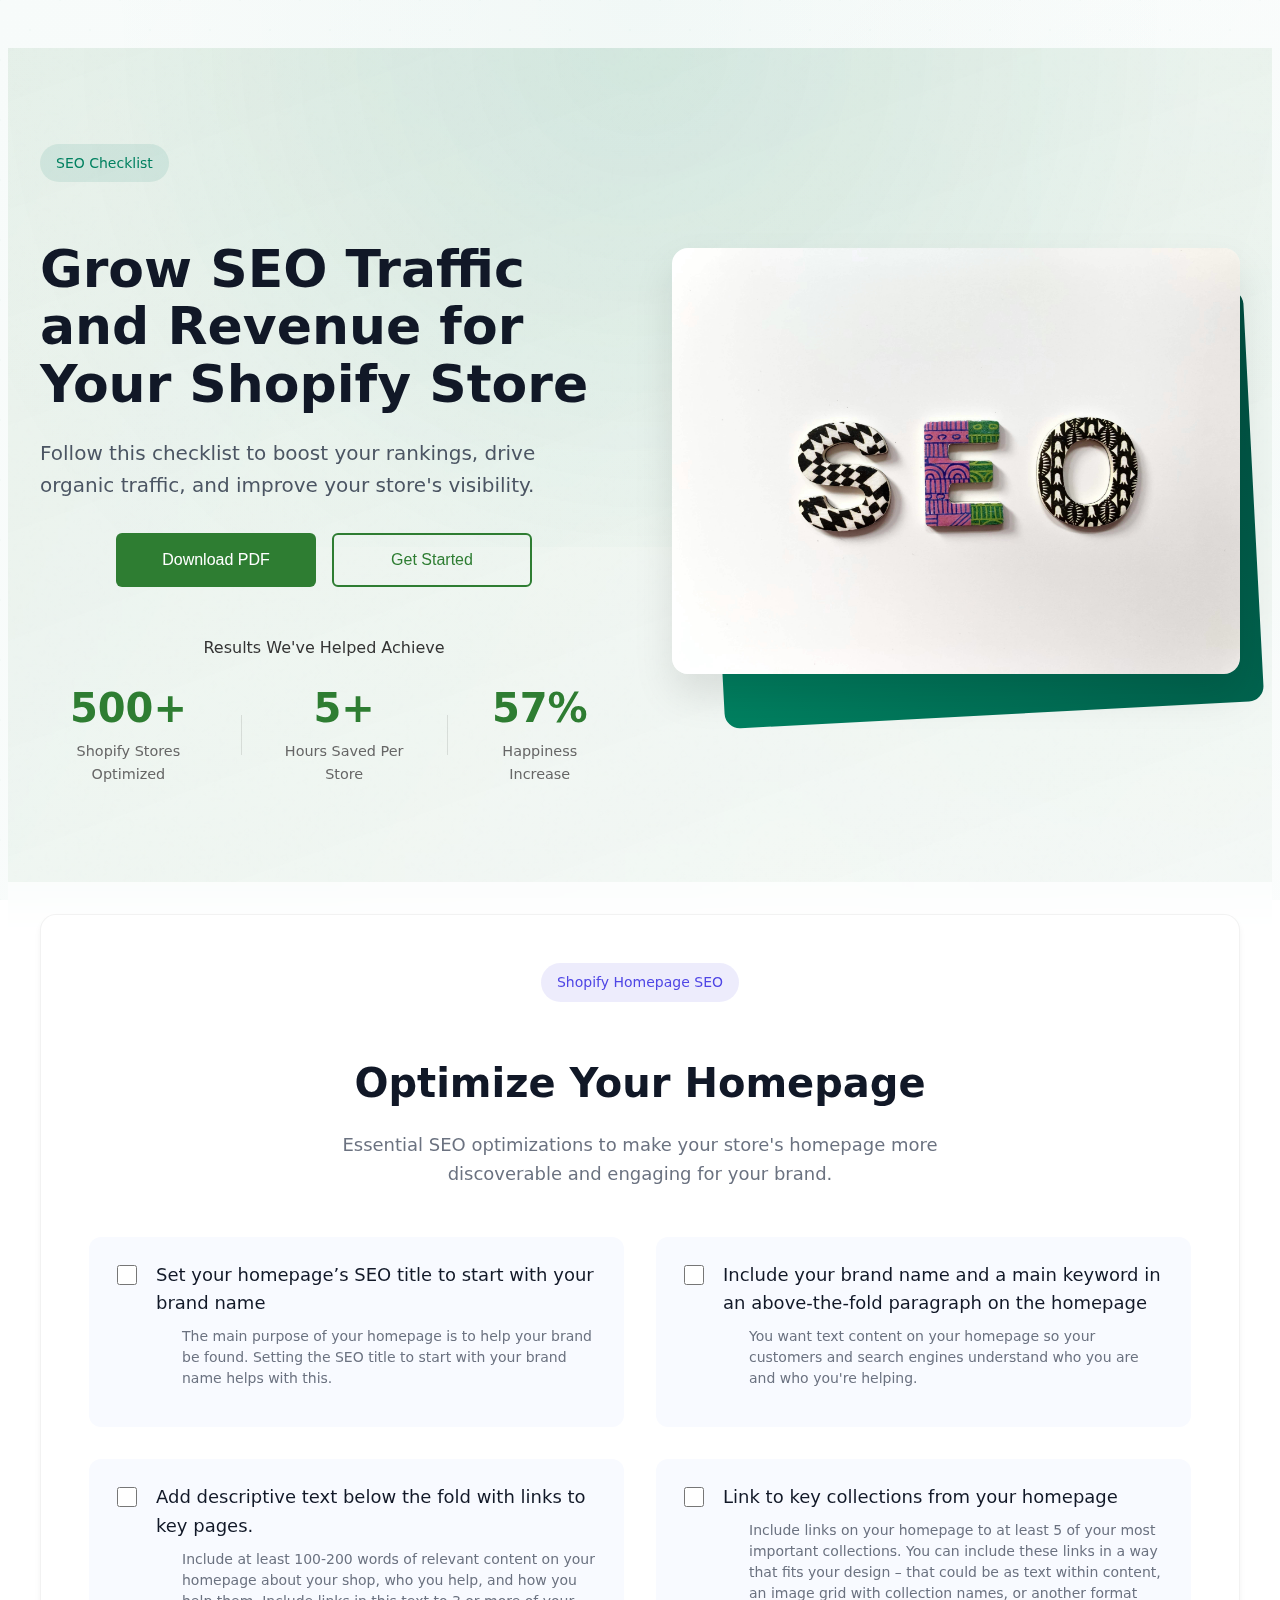
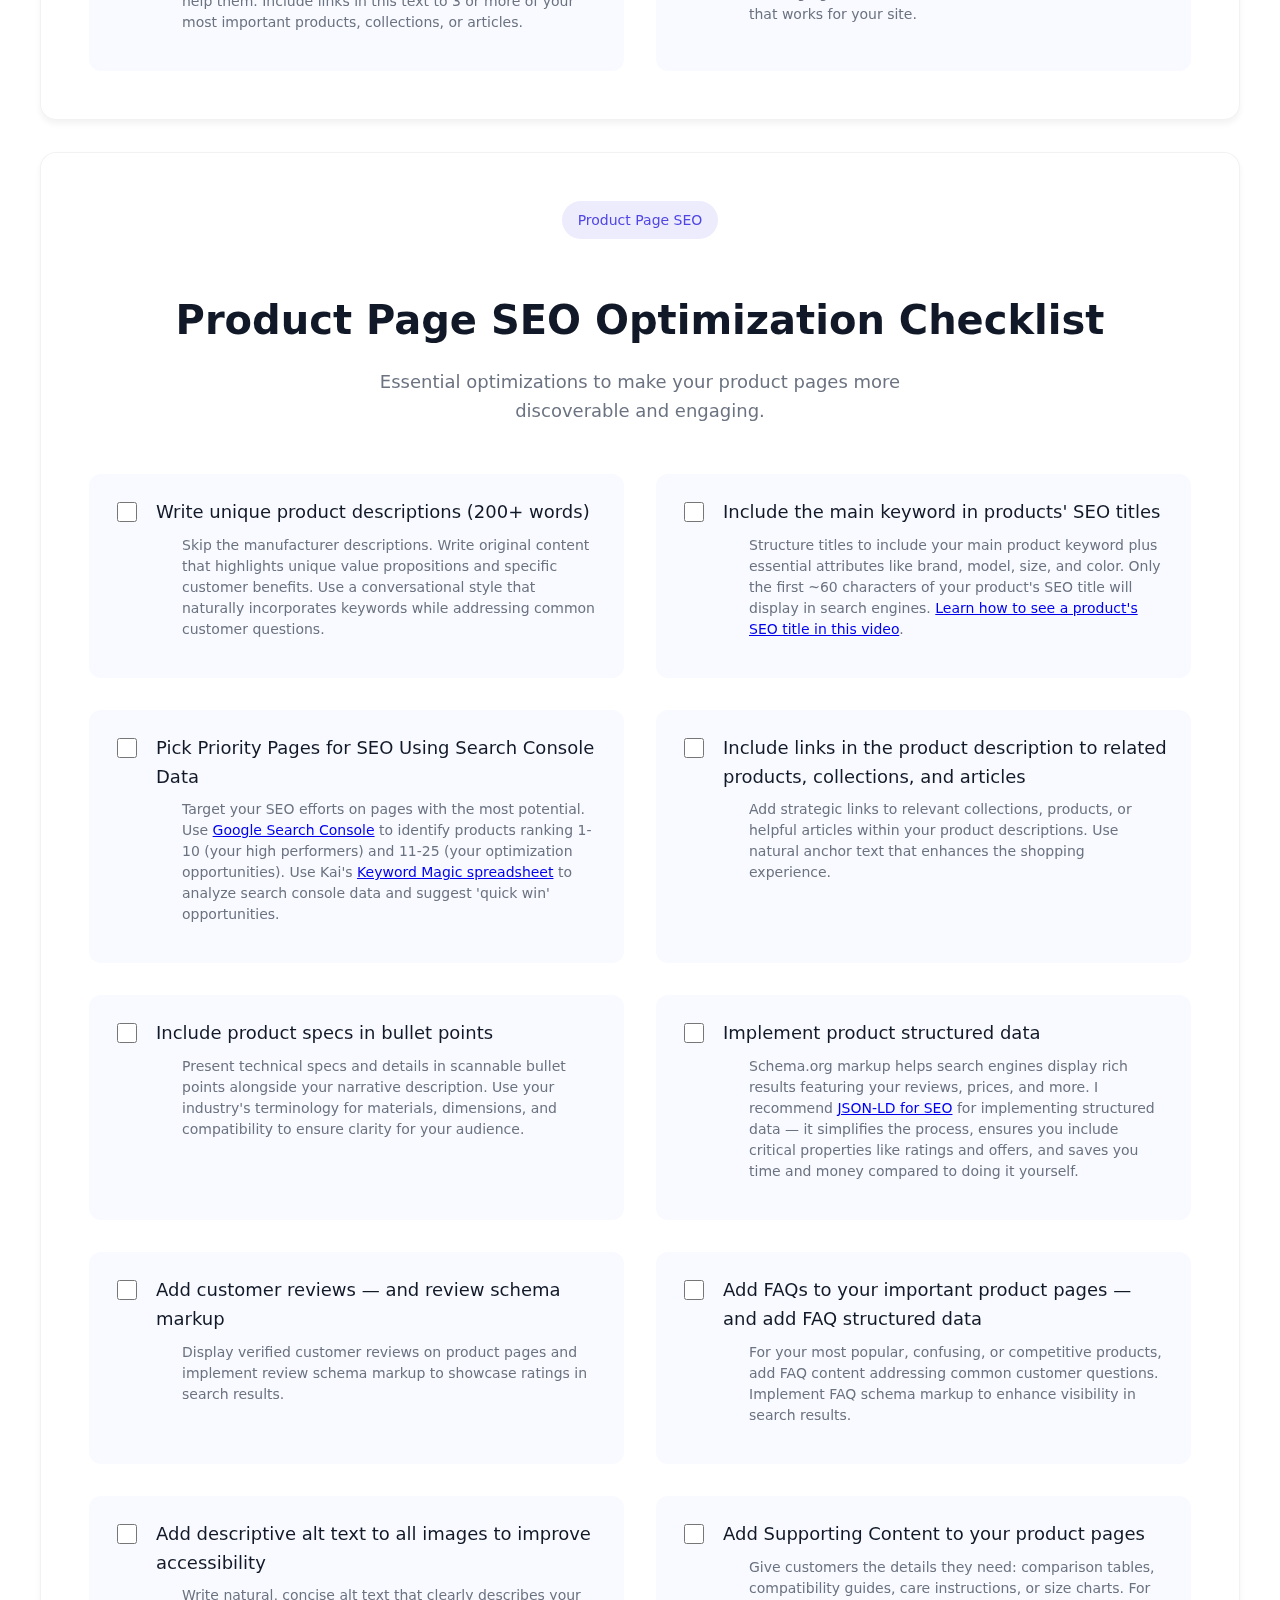
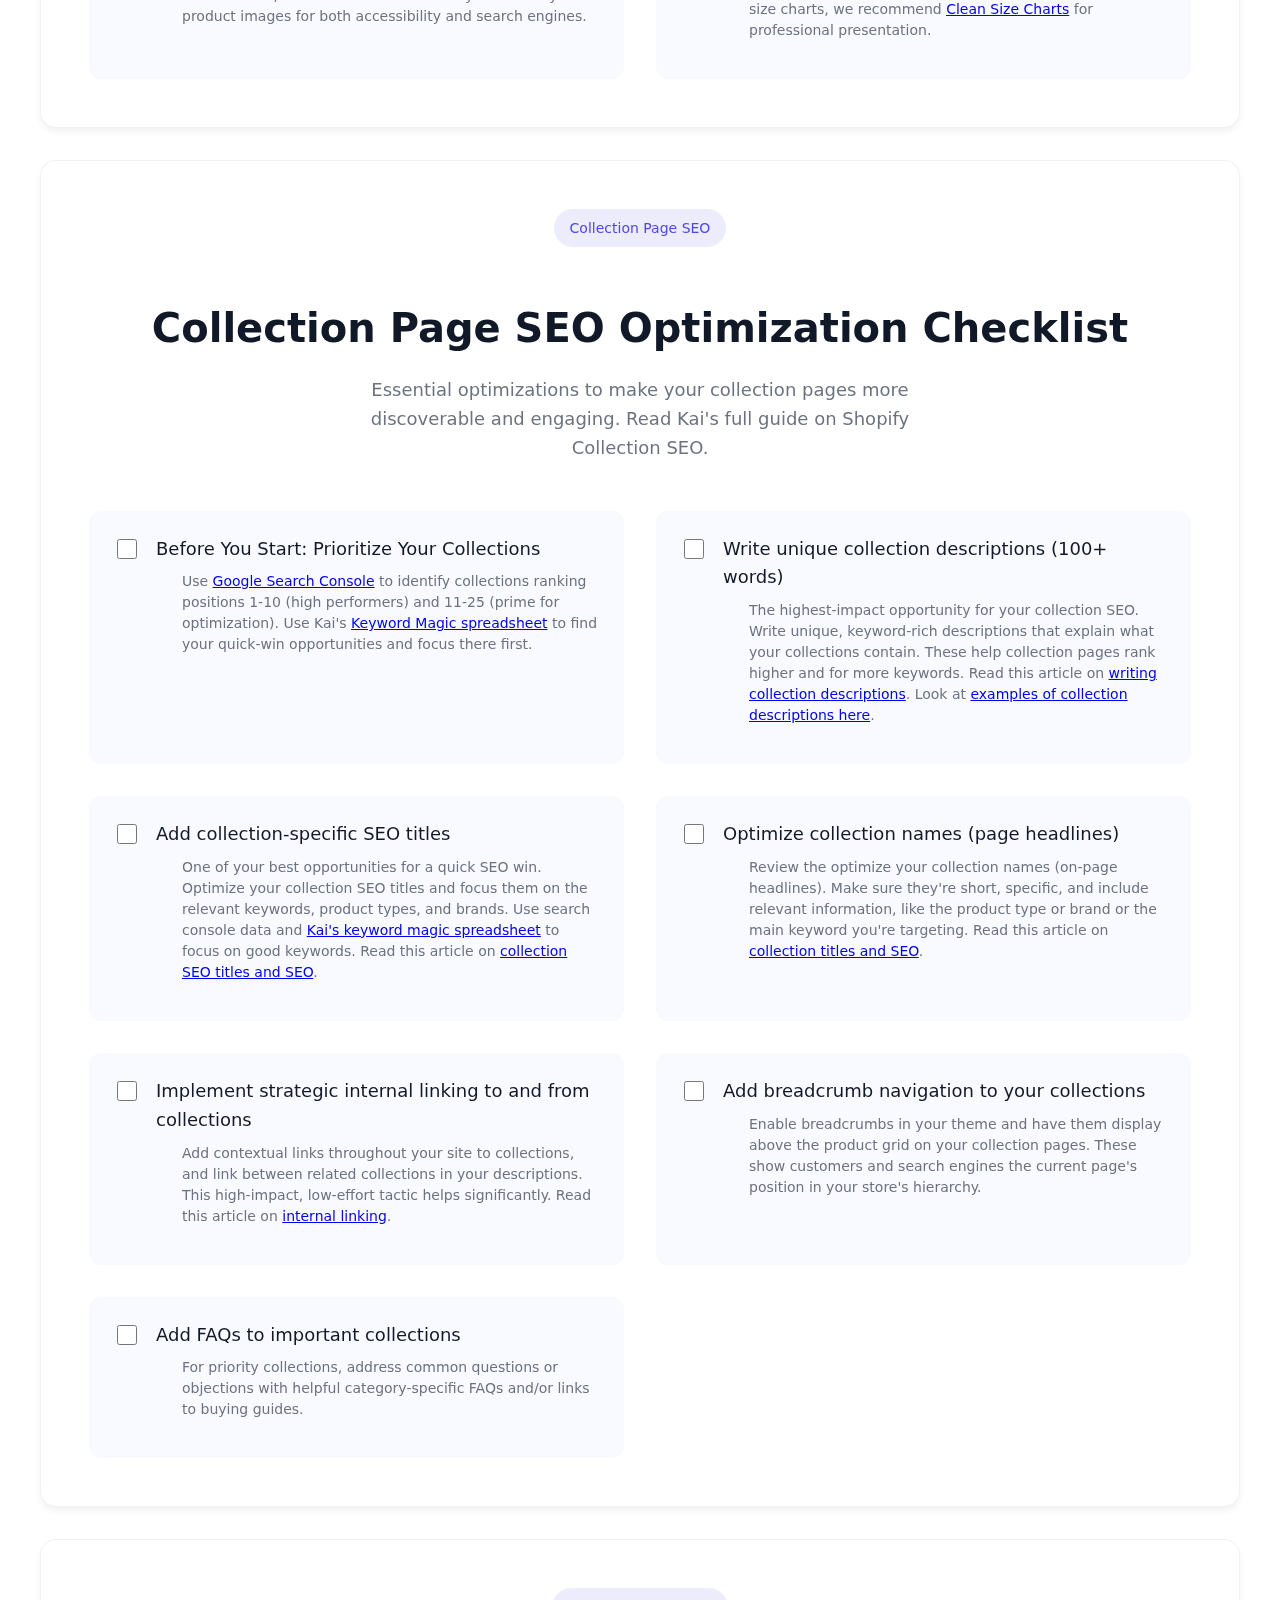
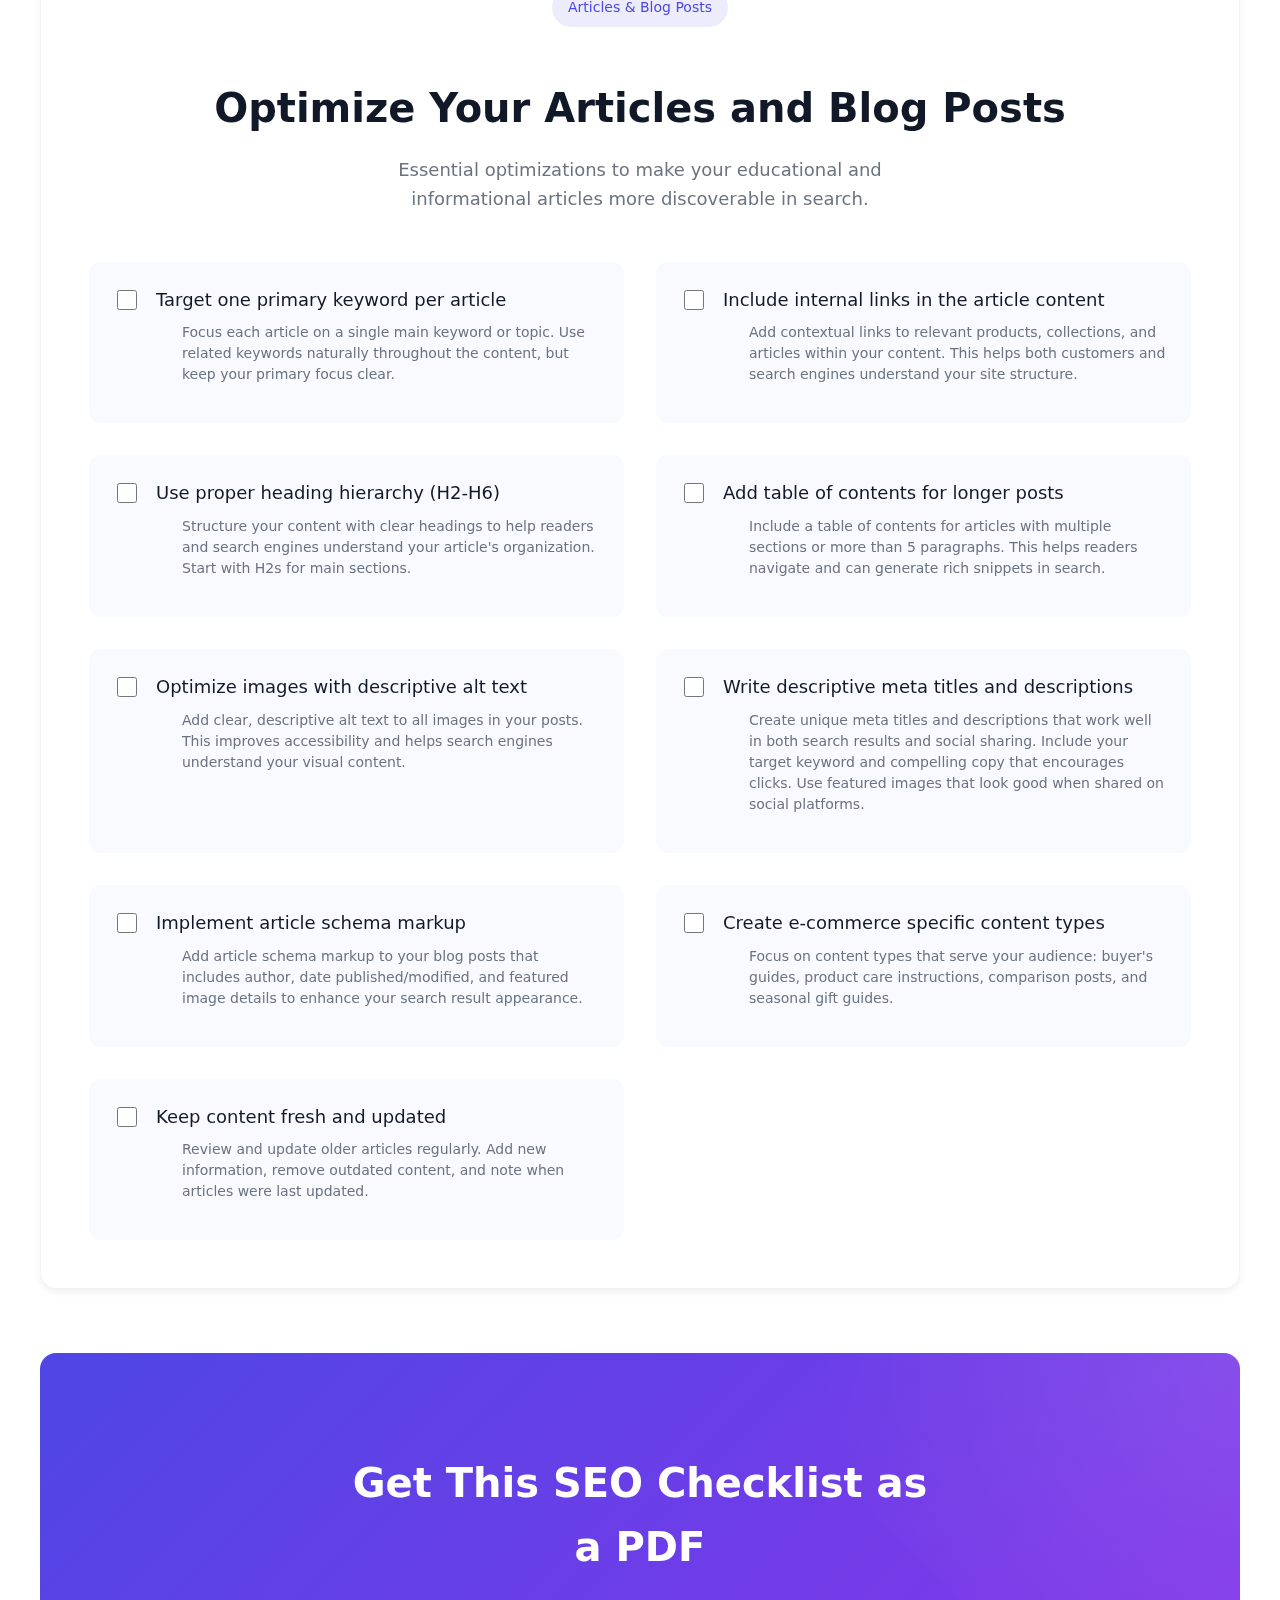
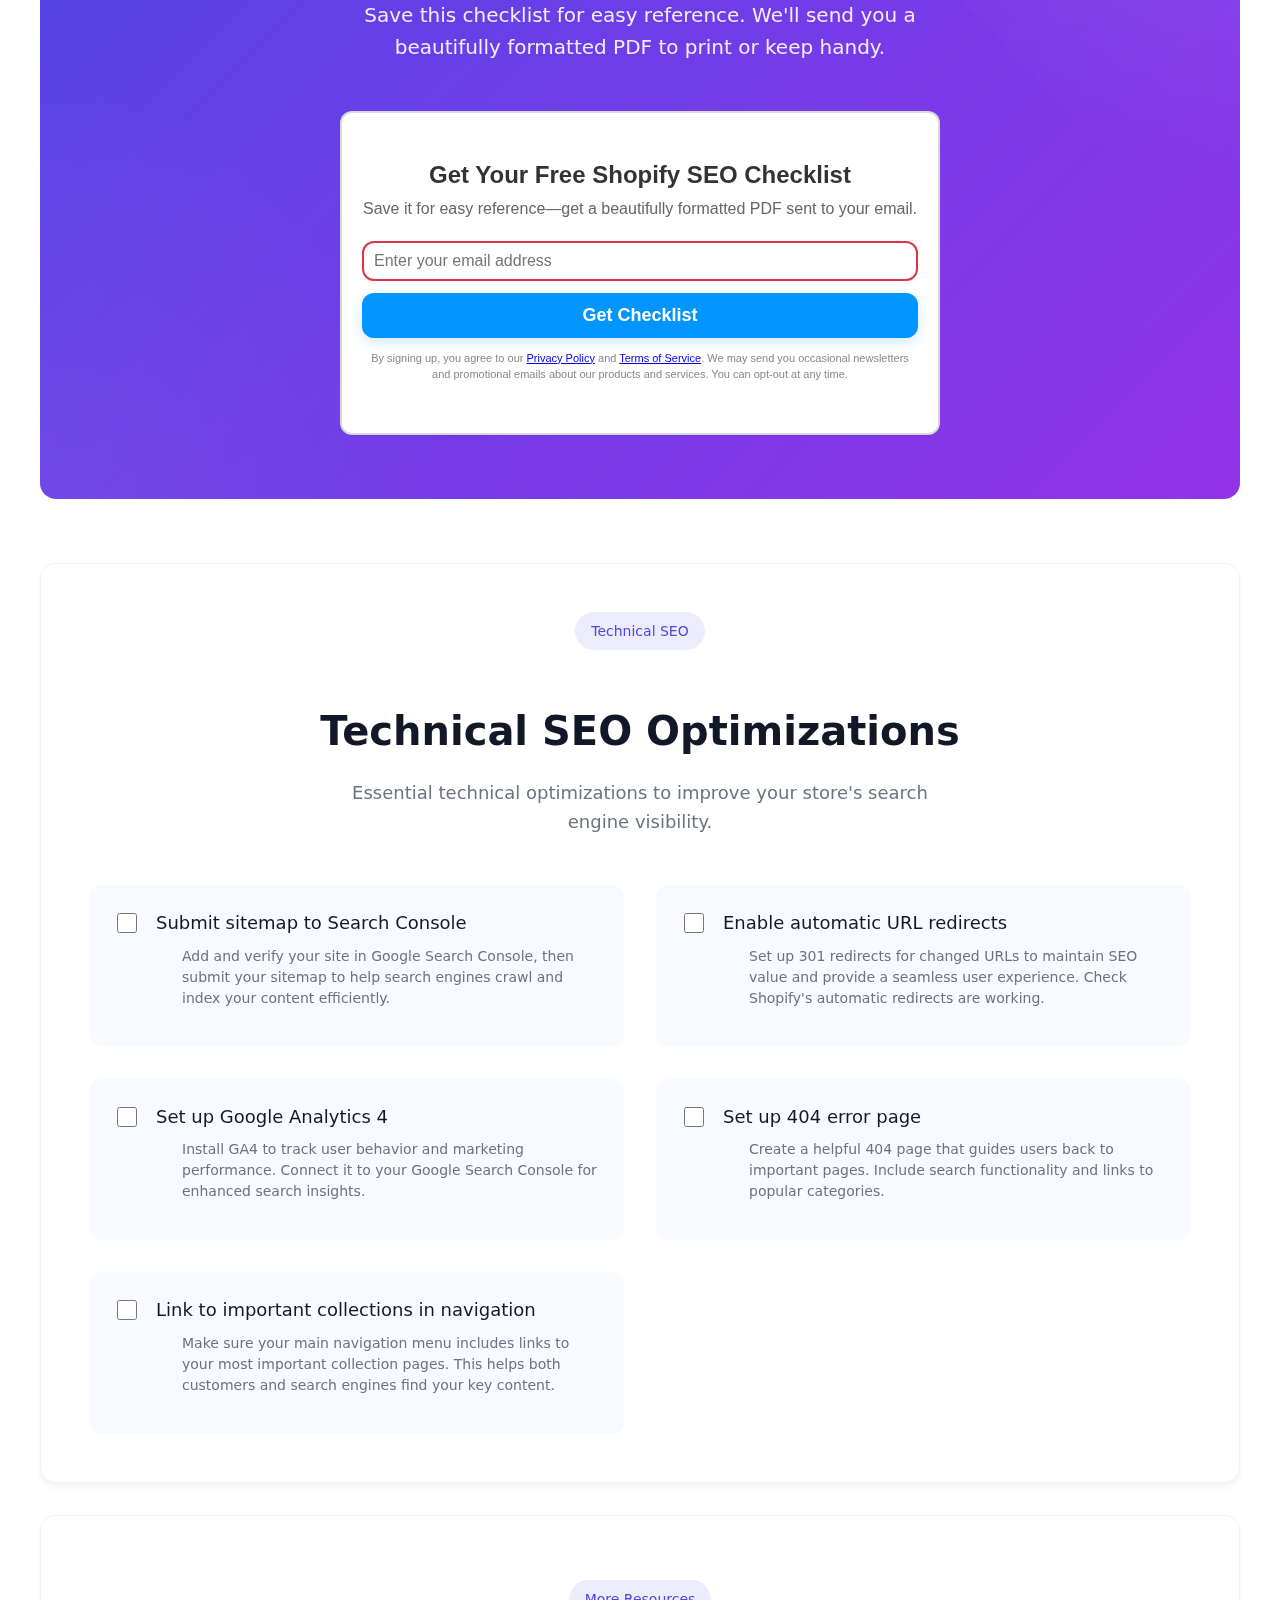
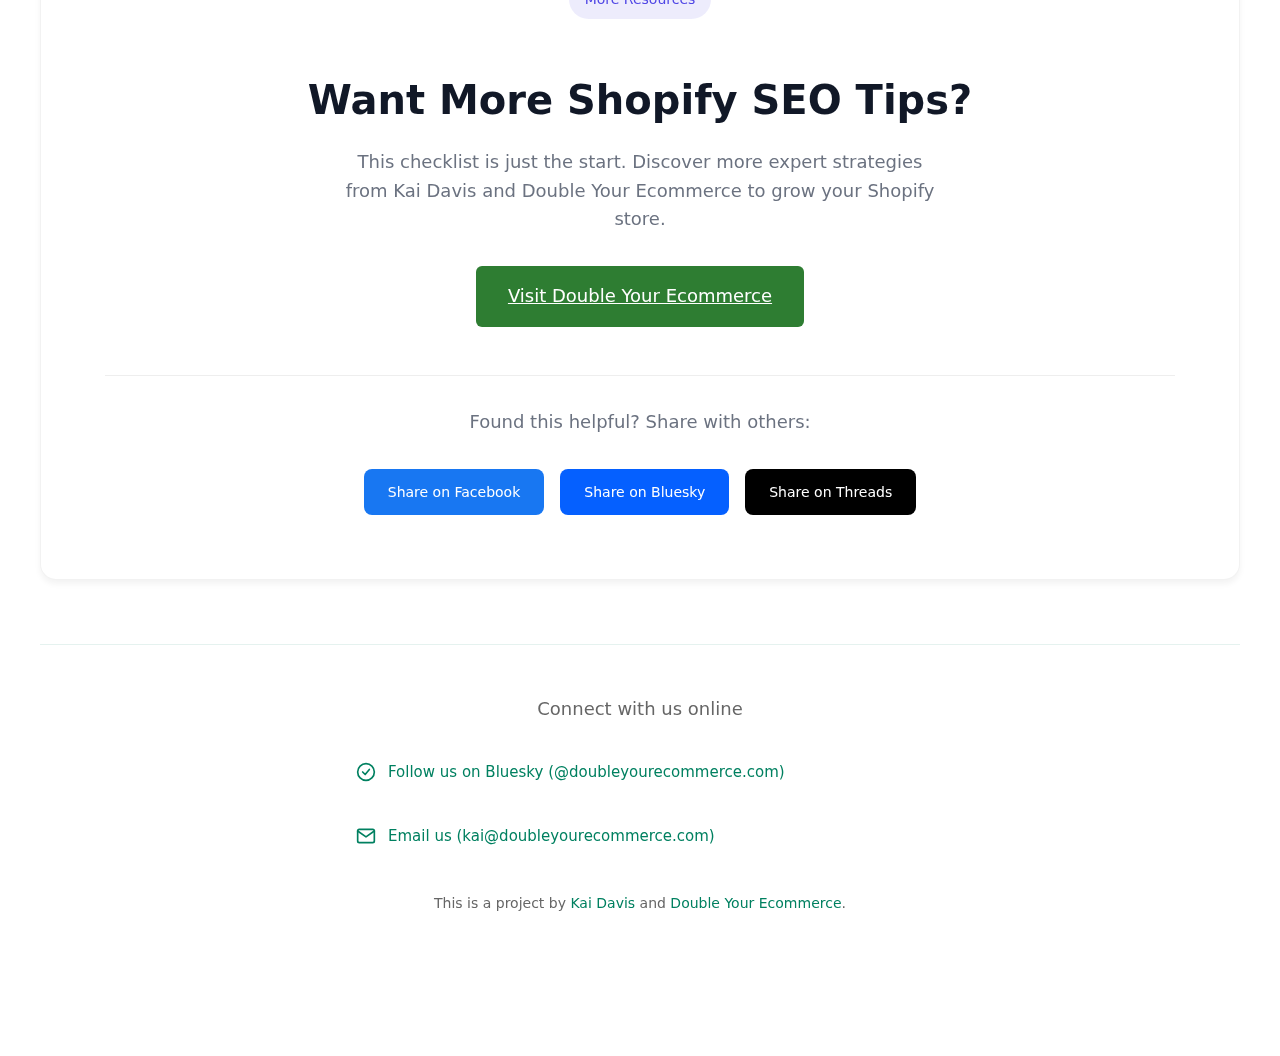
==== index.html @ f37f4297 "Updated content" ====
<!DOCTYPE html>
<html lang="en">
<head>
    <meta charset="UTF-8">
    <meta name="viewport" content="width=device-width, initial-scale=1.0">
    
    <!-- SEO Meta Tags -->
    <title>Shopify SEO Checklist - Optimize Your Store for Search Engines</title>
    <meta name="description" content="Free Shopify SEO checklist to boost your store's rankings, drive organic traffic, and improve visibility. Download the PDF for easy reference.">
    <meta name="robots" content="index, follow">
    <link rel="canonical" href="https://shopifyseochecklist.net">
    
    <!-- Open Graph / Facebook -->
    <meta property="og:type" content="website">
    <meta property="og:url" content="https://shopifyseochecklist.net">
    <meta property="og:title" content="Shopify SEO Checklist - Optimize Your Store">
    <meta property="og:description" content="Free Shopify SEO checklist to boost your store's rankings and drive organic traffic.">
    <meta property="og:image" content="https://shopifyseochecklist.net/seo.jpg">

    <!-- Twitter -->
    <meta name="twitter:card" content="summary_large_image">
    <meta name="twitter:url" content="https://shopifyseochecklist.net">
    <meta name="twitter:title" content="Shopify SEO Checklist - Optimize Your Store">
    <meta name="twitter:description" content="Free Shopify SEO checklist to boost your store's rankings and drive organic traffic.">
    <meta name="twitter:image" content="https://shopifyseochecklist.net/seo.jpg">

    <link rel="stylesheet" href="styles.css">
    
    <!-- Analytics Scripts -->
    <script async src="https://www.googletagmanager.com/gtag/js?id=G-GPFPKMD3QF"></script>
    <script src="tracking.js"></script>

    <link rel="icon" type="image/png" sizes="32x32" href="/favicon-32x32.png">
    <link rel="icon" type="image/png" sizes="16x16" href="/favicon-16x16.png">
    <link rel="apple-touch-icon" sizes="180x180" href="/apple-touch-icon.png">
    <link rel="manifest" href="/site.webmanifest">
    <meta name="theme-color" content="#008060">
</head>
<body>
    <div class="hero">
        <div class="hero-content">
            <div class="hero-text">
                <span class="badge">SEO Checklist</span>
                <h1>Grow SEO Traffic and Revenue for Your Shopify Store</h1>
                <p class="hero-subtitle">Follow this checklist to boost your rankings, drive organic traffic, and improve your store's visibility.</p>
                <div class="hero-cta">
                    <button class="primary-button" onclick="document.getElementById('pdf-download').scrollIntoView({behavior: 'smooth'})">Download PDF</button>
                    <button class="primary-button outline" onclick="document.getElementById('checklist-start').scrollIntoView({behavior: 'smooth'})">Get Started</button>
                </div>
                <div class="social-proof">
                    <p class="proof-header">Results We've Helped Achieve</p>
                    <div class="stats">
                        <div class="stat-item">
                            <span class="stat-number">500+</span>
                            <span class="stat-label">Shopify Stores Optimized</span>
                        </div>
                        <div class="stat-divider"></div>
                        <div class="stat-item">
                            <span class="stat-number">5+</span>
                            <span class="stat-label">Hours Saved Per Store</span>
                        </div>
                        <div class="stat-divider"></div>
                        <div class="stat-item">
                            <span class="stat-number">57%</span>
                            <span class="stat-label">Happiness Increase</span>
                        </div>
                    </div>
                </div>
            </div>
            <div class="hero-image-wrapper">
                <img src="seo.jpg" alt="SEO Optimization Illustration" class="hero-image" loading="eager" fetchpriority="high" width="600" height="400">
                <div class="hero-image-bg"></div>
            </div>
        </div>
    </div>

    <div class="section-container">
        <div class="section" id="checklist-start">
            <div class="section-header">
                <span class="section-badge">Shopify Homepage SEO</span>
                <h2>Optimize Your Homepage</h2>
                <p class="section-description">Essential SEO optimizations to make your store's homepage more discoverable and engaging for your brand.</p>
            </div>
            <div class="checklist-grid">
                <div class="checklist-item">
                    <div class="checkbox-wrapper">
                        <input type="checkbox" id="home1">
                        <div class="checkbox-content">
                            <label for="home1">Set your homepage’s SEO title to start with your brand name</label>
                            <p class="item-description">The main purpose of your homepage is to help your brand be found. Setting the SEO title to start with your brand name helps with this.</p>

                        </div>
                    </div>
                </div>
                <div class="checklist-item">
                    <div class="checkbox-wrapper">
                        <input type="checkbox" id="home2">
                        <div class="checkbox-content">
                            <label for="home2">Include your brand name and a main keyword in an above-the-fold paragraph on the homepage</label>
                            <p class="item-description">You want text content on your homepage so your customers and search engines understand who you are and who you're helping.</p>
                        </div>
                    </div>
                </div>
                <div class="checklist-item">
                    <div class="checkbox-wrapper">
                        <input type="checkbox" id="home3">
                        <div class="checkbox-content">
                            <label for="home3">Add descriptive text below the fold with links to key pages.</label>
                            <p class="item-description">Include at least 100-200 words of relevant content on your homepage about your shop, who you help, and how you help them. Include links in this text to 3 or more of your most important products, collections, or articles.</p>
                        </div>
                    </div>
                </div>
                <div class="checklist-item">
                    <div class="checkbox-wrapper">
                        <input type="checkbox" id="home4">
                        <div class="checkbox-content">
                            <label for="home4">Link to key collections from your homepage</label>
                            <p class="item-description">Include links on your homepage to at least 5 of your most important collections. You can include these links in a way that fits your design – that could be as text within content, an image grid with collection names, or another format that works for your site.</p>
                        </div>
                    </div>
                </div>
            </div>
        </div>

        <div class="section">
            <div class="section-header">
                <span class="section-badge">Product Page SEO</span>
                <h2>Product Page SEO Optimization Checklist</h2>
                <p class="section-description">Essential optimizations to make your product pages more discoverable and engaging.</p>
            </div>
            <div class="checklist-grid">
                <div class="checklist-item">
                    <div class="checkbox-wrapper">
                        <input type="checkbox" id="prod1">
                        <div class="checkbox-content">
                            <label for="prod1">Write unique product descriptions (200+ words)</label>
                            <p class="item-description">Skip the manufacturer descriptions. Write original content that highlights unique value propositions and specific customer benefits. Use a conversational style that naturally incorporates keywords while addressing common customer questions.</p>
                        </div>
                    </div>
                </div>
        
                <div class="checklist-item">
                    <div class="checkbox-wrapper">
                        <input type="checkbox" id="prod2">
                        <div class="checkbox-content">
                            <label for="prod2">Include the main keyword in products' SEO titles</label>
                            <p class="item-description">Structure titles to include your main product keyword plus essential attributes like brand, model, size, and color. Only the first ~60 characters of your product's SEO title will display in search engines. <a href="https://www.youtube.com/watch?v=HD58qtrUxwA" target="_blank" rel="noopener noreferrer">Learn how to see a product's SEO title in this video</a>.</p>
                        </div>
                    </div>
                </div>
        
                <div class="checklist-item">
                    <div class="checkbox-wrapper">
                        <input type="checkbox" id="prod3">
                        <div class="checkbox-content">
                            <label for="prod3">Pick Priority Pages for SEO Using Search Console Data</label>
                            <p class="item-description">Target your SEO efforts on pages with the most potential. Use <a href="https://search.google.com/search-console/" target="_blank" rel="noopener noreferrer">Google Search Console</a> to identify products ranking 1-10 (your high performers) and 11-25 (your optimization opportunities). Use Kai's <a href="https://doubleyourecommerce.com/resources/magic/" target="_blank" rel="noopener noreferrer">Keyword Magic spreadsheet</a> to analyze search console data and suggest 'quick win' opportunities.</p>
                        </div>
                    </div>
                </div>
        
                <div class="checklist-item">
                    <div class="checkbox-wrapper">
                        <input type="checkbox" id="prod4">
                        <div class="checkbox-content">
                            <label for="prod4">Include links in the product description to related products, collections, and articles</label>
                            <p class="item-description">Add strategic links to relevant collections, products, or helpful articles within your product descriptions. Use natural anchor text that enhances the shopping experience.</p>
                        </div>
                    </div>
                </div>
        
                <div class="checklist-item">
                    <div class="checkbox-wrapper">
                        <input type="checkbox" id="prod5">
                        <div class="checkbox-content">
                            <label for="prod5">Include product specs in bullet points</label>
                            <p class="item-description">Present technical specs and details in scannable bullet points alongside your narrative description. Use your industry's terminology for materials, dimensions, and compatibility to ensure clarity for your audience.</p>
                        </div>
                    </div>
                </div>
        
                <div class="checklist-item">
                    <div class="checkbox-wrapper">
                        <input type="checkbox" id="prod6">
                        <div class="checkbox-content">
                            <label for="prod6">Implement product structured data</label>
                            <p class="item-description">Schema.org markup helps search engines display rich results featuring your reviews, prices, and more. I recommend <a href="https://apps.shopify.com/json-ld-for-seo" target="_blank" rel="noopener noreferrer">JSON-LD for SEO</a> for implementing structured data — it simplifies the process, ensures you include critical properties like ratings and offers, and saves you time and money compared to doing it yourself.</p>
                        </div>
                    </div>
                </div>
        
                <div class="checklist-item">
                    <div class="checkbox-wrapper">
                        <input type="checkbox" id="prod7">
                        <div class="checkbox-content">
                            <label for="prod7">Add customer reviews — and review schema markup</label>
                            <p class="item-description">Display verified customer reviews on product pages and implement review schema markup to showcase ratings in search results.</p>
                        </div>
                    </div>
                </div>
        
                <div class="checklist-item">
                    <div class="checkbox-wrapper">
                        <input type="checkbox" id="prod8">
                        <div class="checkbox-content">
                            <label for="prod8">Add FAQs to your important product pages — and add FAQ structured data</label>
                            <p class="item-description">For your most popular, confusing, or competitive products, add FAQ content addressing common customer questions. Implement FAQ schema markup to enhance visibility in search results.</p>
                        </div>
                    </div>
                </div>
        
                <div class="checklist-item">
                    <div class="checkbox-wrapper">
                        <input type="checkbox" id="prod9">
                        <div class="checkbox-content">
                            <label for="prod9">Add descriptive alt text to all images to improve accessibility</label>
                            <p class="item-description">Write natural, concise alt text that clearly describes your product images for both accessibility and search engines.</p>
                        </div>
                    </div>
                </div>
        
                <div class="checklist-item">
                    <div class="checkbox-wrapper">
                        <input type="checkbox" id="prod10">
                        <div class="checkbox-content">
                            <label for="prod10">Add Supporting Content to your product pages</label>
                            <p class="item-description">Give customers the details they need: comparison tables, compatibility guides, care instructions, or size charts. For size charts, we recommend <a href="https://apps.shopify.com/size-charts-by-clean-canvas" target="_blank" rel="noopener noreferrer">Clean Size Charts</a> for professional presentation.</p>
                        </div>
                    </div>
                </div>
            </div>
        </div>
        <div class="section">
            <div class="section-header">
                <span class="section-badge">Collection Page SEO</span>
                <h2>Collection Page SEO Optimization Checklist</h2>
                <p class="section-description">Essential optimizations to make your collection pages more discoverable and engaging. Read Kai's full guide on <a href="https://doubleyourecommerce.com/collection-seo/" target="_blank" rel=""></a>Shopify Collection SEO</a>.</p>
            </div>
            <div class="checklist-grid">
                <div class="checklist-item">
                    <div class="checkbox-wrapper">
                        <input type="checkbox" id="col1">
                        <div class="checkbox-content">
                            <label for="col1">Before You Start: Prioritize Your Collections</label>
                            <p class="item-description">Use <a href="https://search.google.com/search-console/" target="_blank" rel="noopener noreferrer">Google Search Console</a> to identify collections ranking positions 1-10 (high performers) and 11-25 (prime for optimization). Use Kai's <a href="https://doubleyourecommerce.com/resources/magic/" target="_blank" rel="noopener noreferrer">Keyword Magic spreadsheet</a> to find your quick-win opportunities and focus there first.</p>
                        </div>
                    </div>
                </div>
        
                <div class="checklist-item">
                    <div class="checkbox-wrapper">
                        <input type="checkbox" id="col2">
                        <div class="checkbox-content">
                            <label for="col2">Write unique collection descriptions (100+ words)</label>
                            <p class="item-description">The highest-impact opportunity for your collection SEO. Write unique, keyword-rich descriptions that explain what your collections contain. These help collection pages rank higher and for more keywords. Read this article on <a href="https://doubleyourecommerce.com/collection-seo/collection-description/" target="_blank" rel="noopener noreferrer">writing collection descriptions</a>. Look at <a href="https://doubleyourecommerce.com/collection-seo/collection-description/examples/">examples of collection descriptions here</a>.</p>
                        </div>
                    </div>
                </div>
        
                <div class="checklist-item">
                    <div class="checkbox-wrapper">
                        <input type="checkbox" id="col3">
                        <div class="checkbox-content">
                            <label for="col3">Add collection-specific SEO titles</label>
                            <p class="item-description">One of your best opportunities for a quick SEO win. Optimize your collection SEO titles and focus them on the relevant keywords, product types, and brands. Use search console data and <a href="https://doubleyourecommerce.com/resources/magic/" target="_blank" rel="noopener noreferrer">Kai's keyword magic spreadsheet</a> to focus on good keywords. Read this article on <a href="https://doubleyourecommerce.com/collection-seo/SEO-title/" target="_blank" rel="noopener noreferrer">collection SEO titles and SEO</a>.</p>
                        </div>
                    </div>
                </div>
        
                <div class="checklist-item">
                    <div class="checkbox-wrapper">
                        <input type="checkbox" id="col4">
                        <div class="checkbox-content">
                            <label for="col4">Optimize collection names (page headlines)</label>
                            <p class="item-description">Review the optimize your collection names (on-page headlines). Make sure they're short, specific, and include relevant information, like the product type or brand or the main keyword you're targeting. Read this article on <a href="https://doubleyourecommerce.com/collection-seo/collection-title/" target="_blank" rel="noopener noreferrer">collection titles and SEO</a>.</p>
                        </div>
                    </div>
                </div>
        
                <div class="checklist-item">
                    <div class="checkbox-wrapper">
                        <input type="checkbox" id="col5">
                        <div class="checkbox-content">
                            <label for="col5">Implement strategic internal linking to and from collections</label>
                            <p class="item-description">Add contextual links throughout your site to collections, and link between related collections in your descriptions. This high-impact, low-effort tactic helps significantly. Read this article on <a href="https://doubleyourecommerce.com/collection-seo/internal-linking/" target="_blank" rel="noopener noreferrer">internal linking</a>.</p>
                        </div>
                    </div>
                </div>
        
                <div class="checklist-item">
                    <div class="checkbox-wrapper">
                        <input type="checkbox" id="col6">
                        <div class="checkbox-content">
                            <label for="col6">Add breadcrumb navigation to your collections</label>
                            <p class="item-description">Enable breadcrumbs in your theme and have them display above the product grid on your collection pages. These show customers and search engines the current page's position in your store's hierarchy.</p>
                        </div>
                    </div>
                </div>
        
                <div class="checklist-item">
                    <div class="checkbox-wrapper">
                        <input type="checkbox" id="col7">
                        <div class="checkbox-content">
                            <label for="col7">Add FAQs to important collections</label>
                            <p class="item-description">For priority collections, address common questions or objections with helpful category-specific FAQs and/or links to buying guides.</p>
                        </div>
                    </div>
                </div>
            </div>
        </div>

        <div class="section">
            <div class="section-header">
                <span class="section-badge">Articles & Blog Posts</span>
                <h2>Optimize Your Articles and Blog Posts</h2>
                <p class="section-description">Essential optimizations to make your educational and informational articles more discoverable in search.</p>
            </div>
            <div class="checklist-grid">
                <div class="checklist-item">
                    <div class="checkbox-wrapper">
                        <input type="checkbox" id="blog1">
                        <div class="checkbox-content">
                            <label for="blog1">Target one primary keyword per article</label>
                            <p class="item-description">Focus each article on a single main keyword or topic. Use related keywords naturally throughout the content, but keep your primary focus clear.</p>
                        </div>
                    </div>
                </div>
        
                <div class="checklist-item">
                    <div class="checkbox-wrapper">
                        <input type="checkbox" id="blog2">
                        <div class="checkbox-content">
                            <label for="blog2">Include internal links in the article content</label>
                            <p class="item-description">Add contextual links to relevant products, collections, and articles within your content. This helps both customers and search engines understand your site structure.</p>
                        </div>
                    </div>
                </div>
        
                <div class="checklist-item">
                    <div class="checkbox-wrapper">
                        <input type="checkbox" id="blog3">
                        <div class="checkbox-content">
                            <label for="blog3">Use proper heading hierarchy (H2-H6)</label>
                            <p class="item-description">Structure your content with clear headings to help readers and search engines understand your article's organization. Start with H2s for main sections.</p>
                        </div>
                    </div>
                </div>
        
                <div class="checklist-item">
                    <div class="checkbox-wrapper">
                        <input type="checkbox" id="blog4">
                        <div class="checkbox-content">
                            <label for="blog4">Add table of contents for longer posts</label>
                            <p class="item-description">Include a table of contents for articles with multiple sections or more than 5 paragraphs. This helps readers navigate and can generate rich snippets in search.</p>
                        </div>
                    </div>
                </div>
        
                <div class="checklist-item">
                    <div class="checkbox-wrapper">
                        <input type="checkbox" id="blog5">
                        <div class="checkbox-content">
                            <label for="blog5">Optimize images with descriptive alt text</label>
                            <p class="item-description">Add clear, descriptive alt text to all images in your posts. This improves accessibility and helps search engines understand your visual content.</p>
                        </div>
                    </div>
                </div>
        
                <div class="checklist-item">
                    <div class="checkbox-wrapper">
                        <input type="checkbox" id="blog6">
                        <div class="checkbox-content">
                            <label for="blog6">Write descriptive meta titles and descriptions</label>
                            <p class="item-description">Create unique meta titles and descriptions that work well in both search results and social sharing. Include your target keyword and compelling copy that encourages clicks. Use featured images that look good when shared on social platforms.</p>
                        </div>
                    </div>
                </div>
        
                <div class="checklist-item">
                    <div class="checkbox-wrapper">
                        <input type="checkbox" id="blog7">
                        <div class="checkbox-content">
                            <label for="blog7">Implement article schema markup</label>
                            <p class="item-description">Add article schema markup to your blog posts that includes author, date published/modified, and featured image details to enhance your search result appearance.</p>
                        </div>
                    </div>
                </div>
        
                <div class="checklist-item">
                    <div class="checkbox-wrapper">
                        <input type="checkbox" id="blog8">
                        <div class="checkbox-content">
                            <label for="blog8">Create e-commerce specific content types</label>
                            <p class="item-description">Focus on content types that serve your audience: buyer's guides, product care instructions, comparison posts, and seasonal gift guides.</p>
                        </div>
                    </div>
                </div>
        
                <div class="checklist-item">
                    <div class="checkbox-wrapper">
                        <input type="checkbox" id="blog9">
                        <div class="checkbox-content">
                            <label for="blog9">Keep content fresh and updated</label>
                            <p class="item-description">Review and update older articles regularly. Add new information, remove outdated content, and note when articles were last updated.</p>
                        </div>
                    </div>
                </div>
            </div>
        </div>

        <div class="email-capture-section" id="pdf-download">
            <div class="capture-content">
                <h2>Get This SEO Checklist as a PDF</h2>
                <p class="capture-description">Save this checklist for easy reference. We'll send you a beautifully formatted PDF to print or keep handy.</p>
                
                <form action="https://track.bentonow.com/forms/c98ff74095500fd87c0dbea6f6360524/$subscribe?hardened=true" 
                      method="POST" 
                      enctype="multipart/form-data" 
                      class="bento-formkit">
                    <div class="bento-formkit-headline">Get Your Free Shopify SEO Checklist</div>
                    <div class="bento-formkit-subheader">Save it for easy reference—get a beautifully formatted PDF sent to your email.</div>
                    <input type="hidden" name="redirect" value="/thank-you.html">
                    <input type="email" 
                           name="email" 
                           placeholder="Enter your email address" 
                           class="bento-formkit-input" 
                           required 
                           pattern="[a-z0-9._%+-]+@[a-z0-9.-]+\.[a-z]{2,}$"/>
                    <button type="submit" class="bento-formkit-button">Get Checklist</button>
                    <div class="bento-formkit-disclosure">
                        By signing up, you agree to our <a href="/privacy.html">Privacy Policy</a> and <a href="/terms.html">Terms of Service</a>. 
                        We may send you occasional newsletters and promotional emails about our products and services. 
                        You can opt-out at any time.
                    </div>
                </form>
            </div>
        </div>

        <div class="section">
            <div class="section-header">
                <span class="section-badge">Technical SEO</span>
                <h2>Technical SEO Optimizations</h2>
                <p class="section-description">Essential technical optimizations to improve your store's search engine visibility.</p>
            </div>
            <div class="checklist-grid">
                <div class="checklist-item">
                    <div class="checkbox-wrapper">
                        <input type="checkbox" id="tech1">
                        <div class="checkbox-content">
                            <label for="tech1">Submit sitemap to Search Console</label>
                            <p class="item-description">Add and verify your site in Google Search Console, then submit your sitemap to help search engines crawl and index your content efficiently.</p>
                        </div>
                    </div>
                </div>
        
                <div class="checklist-item">
                    <div class="checkbox-wrapper">
                        <input type="checkbox" id="tech2">
                        <div class="checkbox-content">
                            <label for="tech2">Enable automatic URL redirects</label>
                            <p class="item-description">Set up 301 redirects for changed URLs to maintain SEO value and provide a seamless user experience. Check Shopify's automatic redirects are working.</p>
                        </div>
                    </div>
                </div>
        
                <div class="checklist-item">
                    <div class="checkbox-wrapper">
                        <input type="checkbox" id="tech3">
                        <div class="checkbox-content">
                            <label for="tech3">Set up Google Analytics 4</label>
                            <p class="item-description">Install GA4 to track user behavior and marketing performance. Connect it to your Google Search Console for enhanced search insights.</p>
                        </div>
                    </div>
                </div>
        
                <div class="checklist-item">
                    <div class="checkbox-wrapper">
                        <input type="checkbox" id="tech4">
                        <div class="checkbox-content">
                            <label for="tech4">Set up 404 error page</label>
                            <p class="item-description">Create a helpful 404 page that guides users back to important pages. Include search functionality and links to popular categories.</p>
                        </div>
                    </div>
                </div>
        
                <div class="checklist-item">
                    <div class="checkbox-wrapper">
                        <input type="checkbox" id="tech5">
                        <div class="checkbox-content">
                            <label for="tech5">Link to important collections in navigation</label>
                            <p class="item-description">Make sure your main navigation menu includes links to your most important collection pages. This helps both customers and search engines find your key content.</p>
                        </div>
                    </div>
                </div>
            </div>
        </div>

        <div class="cta-section">
            <span class="section-badge">More Resources</span>
            <h2>Want More Shopify SEO Tips?</h2>
            <p>This checklist is just the start. Discover more expert strategies from Kai Davis and Double Your Ecommerce to grow your Shopify store.</p>
            <a href="https://doubleyourecommerce.com" class="primary-button">Visit Double Your Ecommerce</a>
            
            <div class="community-links">
                <p class="spread-text">Found this helpful? Share with others:</p>
                <div class="action-buttons">
                    <a href="https://www.facebook.com/sharer/sharer.php?u=https://shopifyseochecklist.net&quote=Check%20out%20this%20comprehensive%20Shopify%20SEO%20checklist%20I%20found!" 
                       target="_blank" 
                       rel="noopener noreferrer"
                       class="action-button fb-color">
                        Share on Facebook
                    </a>
                    <a href="https://bsky.app/intent/compose?text=This%20Shopify%20SEO%20checklist%20is%20super%20helpful:%20https://shopifyseochecklist.net" 
                       target="_blank" 
                       rel="noopener noreferrer"
                       class="action-button sky-color">
                        Share on Bluesky
                    </a>
                    <a href="https://www.threads.net/intent/post?text=This%20Shopify%20SEO%20checklist%20is%20super%20helpful&url=https://shopifyseochecklist.net" 
                       target="_blank" 
                       rel="noopener noreferrer"
                       class="action-button dark-color">
                        Share on Threads
                    </a>
                </div>
            </div>
        </div>

        <div class="connect-section">
            <div class="connect-content">
                <h3>Connect with us online</h3>
                <div class="connect-links">
                    <a href="https://bsky.app/profile/doubleyourecommerce.com" class="connect-link">
                        <svg class="connect-icon" viewBox="0 0 24 24" fill="none" xmlns="http://www.w3.org/2000/svg">
                            <path d="M12 22C17.5228 22 22 17.5228 22 12C22 6.47715 17.5228 2 12 2C6.47715 2 2 6.47715 2 12C2 17.5228 6.47715 22 12 22Z" stroke="currentColor" stroke-width="2"/>
                            <path d="M8 12L11 15L16 9" stroke="currentColor" stroke-width="2" stroke-linecap="round" stroke-linejoin="round"/>
                        </svg>
                        Follow us on Bluesky (@doubleyourecommerce.com)
                    </a>
                    <a href="mailto:kai@doubleyourecommerce.com" class="connect-link">
                        <svg class="connect-icon" viewBox="0 0 24 24" fill="none" xmlns="http://www.w3.org/2000/svg">
                            <path d="M4 4H20C21.1 4 22 4.9 22 6V18C22 19.1 21.1 20 20 20H4C2.9 20 2 19.1 2 18V6C2 4.9 2.9 4 4 4Z" stroke="currentColor" stroke-width="2" stroke-linecap="round" stroke-linejoin="round"/>
                            <path d="M22 6L12 13L2 6" stroke="currentColor" stroke-width="2" stroke-linecap="round" stroke-linejoin="round"/>
                        </svg>
                        Email us (kai@doubleyourecommerce.com)
                    </a>
                </div>
                <p class="connect-footer">
                    This is a project by <a href="https://kaidavis.com">Kai Davis</a> and <a href="https://doubleyourecommerce.com">Double Your Ecommerce</a>.
                </p>
            </div>
        </div>
    </div>

    <script src="script.js"></script>
</body>
</html>
---- styles.css ----
body {
    background: 
        linear-gradient(120deg, rgba(0, 128, 96, 0.03) 0%, rgba(0, 128, 96, 0.01) 100%),
        radial-gradient(circle at 50% 0%, rgba(0, 128, 96, 0.03) 0%, transparent 50%),
        radial-gradient(circle at 100% 50%, rgba(0, 128, 96, 0.02) 0%, transparent 50%);
    background-attachment: fixed;
    position: relative;
    font-family: 'Segoe UI', system-ui, -apple-system, sans-serif;
    line-height: 1.6;
    color: #333;
    margin: 0;
    min-height: 100vh;
}

body::before {
    content: '';
    position: fixed;
    top: 0;
    left: 0;
    width: 100%;
    height: 100%;
    background-image: 
        radial-gradient(#008060 1px, transparent 1px),
        radial-gradient(#008060 1px, transparent 1px);
    background-size: 60px 60px;
    background-position: 0 0, 30px 30px;
    opacity: 0.02;
    pointer-events: none;
}

.section-container, .hero {
    position: relative;
    max-width: 1200px;
    margin: 0 auto;
    padding: 20px;
    backdrop-filter: blur(20px);
    -webkit-backdrop-filter: blur(20px);
}

.hero::before {
    content: '';
    position: absolute;
    top: -60%;
    left: 50%;
    transform: translateX(-50%);
    width: 150%;
    height: 1000px;
    background: radial-gradient(
        circle at center,
        rgba(0, 128, 96, 0.08) 0%,
        rgba(0, 128, 96, 0.05) 25%,
        rgba(0, 128, 96, 0.01) 50%,
        transparent 70%
    );
    pointer-events: none;
    z-index: -1;
}

.hero::after {
    content: '';
    position: absolute;
    top: 0;
    left: 0;
    right: 0;
    bottom: 0;
    background-image: url("data:image/svg+xml,%3Csvg viewBox='0 0 200 200' xmlns='http://www.w3.org/2000/svg'%3E%3Cfilter id='noise'%3E%3CfeTurbulence type='fractalNoise' baseFrequency='0.65' numOctaves='3' stitchTiles='stitch'/%3E%3C/filter%3E%3Crect width='100%' height='100%' filter='url(%23noise)' opacity='0.015'/%3E%3C/svg%3E");
    opacity: 0.5;
    z-index: -1;
    pointer-events: none;
}

h1, h2 {
    color: #008060;
}

.intro {
    margin-bottom: 40px;
}

.section {
    background: white;
    padding: 25px;
    border-radius: 8px;
    margin-bottom: 30px;
    box-shadow: 0 2px 4px rgba(0,0,0,0.1);
    border-left: 4px solid #008060;
}

.checklist-grid {
    display: grid;
    grid-template-columns: repeat(3, 1fr);
    gap: 20px;
    margin-top: 20px;
}

.checklist-item {
    display: flex;
    flex-direction: column;
    gap: 5px;
    min-height: fit-content;
}

.checkbox-wrapper {
    display: flex;
    align-items: flex-start;
    gap: 10px;
    width: 100%;
}

input[type="checkbox"] {
    margin-top: 4px;
    accent-color: #008060;
    width: 16px;
    height: 16px;
    flex-shrink: 0;
}

label {
    cursor: pointer;
    flex-grow: 1;
}

label:hover {
    color: #008060;
}

.item-description {
    font-size: 0.85em;
    color: #666;
    margin-left: 26px;
    line-height: 1.4;
    margin-top: 2px;
}

.cta-section {
    background: white;
    padding: 4rem;
    border-radius: 1rem;
    text-align: center;
    box-shadow: 0 4px 6px rgba(0, 0, 0, 0.05);
    border: 1px solid rgba(0, 0, 0, 0.05);
    margin-bottom: 2rem;
}

.cta-section h2 {
    font-size: 2.5rem;
    color: #111827;
    margin-bottom: 1rem;
    font-weight: 700;
}

.cta-section p {
    max-width: 600px;
    margin: 0 auto 2rem auto;
    color: #6B7280;
    font-size: 1.125rem;
    line-height: 1.6;
}

.cta-section .primary-button {
    display: inline-block;
    font-size: 1.125rem;
    padding: 1rem 2rem;
}

@media (max-width: 768px) {
    .cta-section {
        padding: 2rem;
    }

    .cta-section h2 {
        font-size: 2rem;
    }

    .cta-section p {
        font-size: 1rem;
        margin-bottom: 1.5rem;
    }
}

.email-capture-section {
    background: linear-gradient(135deg, #6366F1 0%, #7C3AED 100%);
    border-radius: 1rem;
    padding: 4rem 2rem;
    position: relative;
    overflow: hidden;
    margin: 4rem auto;
    max-width: 1200px;
}

.capture-content {
    position: relative;
    z-index: 2;
    text-align: center;
    max-width: 600px;
    margin: 0 auto;
}

.capture-content h2 {
    color: white;
    font-size: 2.5rem;
    margin-bottom: 1rem;
    font-weight: 700;
}

.capture-description {
    color: rgba(255, 255, 255, 0.9);
    font-size: 1.25rem;
    margin-bottom: 3rem;
    line-height: 1.6;
}

.bento-formkit { 
    width: 100% !important; 
    line-height: 24px !important; 
    max-width: 600px !important; 
    box-sizing: border-box !important; 
    padding: 50px 30px !important;
    border-radius: 12px !important; 
    background: #fff !important; 
    border: 2px solid rgba(0, 0, 0, 0.15) !important; 
    box-shadow: 0 1px 2px 0 rgba(0,0,0,0.1) !important; 
    font-family: gs-inter-2020-11, 'Helvetica Neue', Helvetica, Arial, sans-serif !important; 
    position: relative !important; 
    margin: 0 auto !important; 
    text-align: center !important;
}

.bento-formkit-headline { 
    font-size: 24px !important; 
    font-weight: bold !important; 
    color: #333 !important; 
    margin-bottom: 10px !important; 
}

.bento-formkit-subheader { 
    font-size: 16px !important; 
    color: #666 !important; 
    margin-bottom: 25px !important;
}

.bento-formkit input[type="email"] { 
    display: block !important; 
    width: 100% !important; 
    background-color: #fff !important; 
    border-radius: 12px !important; 
    border: 2px solid #ccc !important; 
    color: #333 !important; 
    cursor: text !important; 
    margin: 0 auto 12px !important; 
    padding: 9px 10px !important; 
    box-sizing: border-box !important; 
    font-size: 16px !important;
}

.bento-formkit input:focus:valid { 
    border-color: green !important; 
}

.bento-formkit input:focus:invalid { 
    border-color: red !important; 
}

.bento-formkit button { 
    text-align: center !important; 
    background-color: #0095FF !important; 
    font-weight: 800 !important; 
    color: white !important; 
    padding: 14px 24px !important;
    margin: 0 auto !important; 
    border: none !important; 
    cursor: pointer !important; 
    width: 100% !important; 
    border-radius: 12px !important; 
    font-size: 18px !important;
    box-shadow: 0 4px 12px rgba(0,149,255,0.2) !important;
    transition: transform 0.2s ease, box-shadow 0.2s ease !important;
}

.bento-formkit button:hover {
    transform: translateY(-1px) !important;
    box-shadow: 0 6px 16px rgba(0,149,255,0.25) !important;
}

.bento-formkit-disclosure { 
    font-size: 11px !important;
    color: #888 !important;
    margin-top: 12px !important;
    line-height: 1.5 !important;
}

@media (max-width: 768px) {
    .email-capture-section {
        padding: 2rem;
    }

    .capture-content h2 {
        font-size: 2rem;
    }

    .email-form .form-group {
        flex-direction: column;
    }

    .email-form input[type="email"],
    .email-form .primary-button {
        width: 100%;
    }
}

/* Update color variables for better contrast */
:root {
    --primary-color: #008060;
    --primary-rgb: 0, 128, 96;
    --text-secondary: #4B5563;
}

/* Add some decorative elements */
.email-capture-section::before {
    content: '';
    position: absolute;
    top: -50%;
    right: -50%;
    width: 100%;
    height: 100%;
    background: radial-gradient(circle, rgba(255, 255, 255, 0.1) 0%, transparent 60%);
    transform: rotate(45deg);
}

.email-capture-section::after {
    content: '';
    position: absolute;
    bottom: -50%;
    left: -50%;
    width: 100%;
    height: 100%;
    background: radial-gradient(circle, rgba(255, 255, 255, 0.05) 0%, transparent 60%);
    transform: rotate(45deg);
}

@media (max-width: 768px) {
    .email-capture-section {
        padding: 2rem;
    }

    .capture-content h2 {
        font-size: 2rem;
    }

    .email-form .form-group {
        flex-direction: column;
    }

    .email-form input[type="email"],
    .email-form .primary-button {
        width: 100%;
    }
}

.section-container {
    padding: 2rem;
    max-width: 1200px;
    margin: 0 auto;
}

.section {
    background: white;
    border-radius: 1rem;
    padding: 3rem;
    margin-bottom: 2rem;
    box-shadow: 0 4px 6px rgba(0, 0, 0, 0.05);
    border: 1px solid rgba(0, 0, 0, 0.05);
}

.section-header {
    text-align: center;
    margin-bottom: 3rem;
}

.section-badge {
    background: rgba(79, 70, 229, 0.1);
    color: #4F46E5;
    padding: 0.5rem 1rem;
    border-radius: 2rem;
    font-size: 0.875rem;
    font-weight: 500;
    display: inline-block;
    margin-bottom: 1rem;
}

.section h2 {
    font-size: 2.5rem;
    color: #111827;
    margin-bottom: 1rem;
    font-weight: 700;
}

.section-description {
    color: #6B7280;
    font-size: 1.125rem;
    max-width: 600px;
    margin: 0 auto;
}

.checklist-grid {
    display: grid;
    grid-template-columns: repeat(2, 1fr);
    gap: 2rem;
}

.checklist-item {
    background: #f8faff;
    border-radius: 0.75rem;
    padding: 1.5rem;
    transition: transform 0.2s, box-shadow 0.2s;
}

.checklist-item:hover {
    transform: translateY(-2px);
    box-shadow: 0 8px 16px rgba(0, 0, 0, 0.05);
}

.checkbox-wrapper {
    display: flex;
    gap: 1rem;
}

.checkbox-content {
    flex: 1;
}

input[type="checkbox"] {
    width: 1.25rem;
    height: 1.25rem;
    border-radius: 0.375rem;
    border: 2px solid #E5E7EB;
    accent-color: #4F46E5;
    cursor: pointer;
}

.checkbox-content label {
    display: block;
    font-weight: 500;
    color: #111827;
    margin-bottom: 0.5rem;
    font-size: 1.125rem;
}

.item-description {
    color: #6B7280;
    font-size: 0.875rem;
    line-height: 1.5;
}

.email-capture-section {
    background: linear-gradient(135deg, #4F46E5 0%, #9333EA 100%);
    border-radius: 1rem;
    padding: 4rem;
    position: relative;
    overflow: hidden;
    margin: 4rem 0;
}

.capture-content {
    position: relative;
    z-index: 2;
    color: white;
    text-align: center;
    max-width: 600px;
    margin: 0 auto;
}

.capture-decoration {
    position: absolute;
    width: 100%;
    height: 100%;
    top: 0;
    left: 0;
    background-image: radial-gradient(circle at 20% 20%, rgba(255, 255, 255, 0.1) 0%, transparent 40%);
}

.email-form {
    margin-top: 2rem;
}

.form-group {
    display: flex;
    gap: 1rem;
    max-width: 500px;
    margin: 0 auto;
}

.form-group input[type="email"] {
    flex: 1;
    padding: 1rem 1.5rem;
    border-radius: 0.5rem;
    border: none;
    font-size: 1rem;
    box-shadow: 0 4px 6px rgba(0, 0, 0, 0.1);
}

.form-footer {
    margin-top: 1rem;
    opacity: 0.8;
    font-size: 0.875rem;
}

@media (max-width: 768px) {
    .section-container {
        padding: 1rem;
    }

    .section {
        padding: 2rem;
    }

    .checklist-grid {
        grid-template-columns: 1fr;
    }

    .section h2 {
        font-size: 2rem;
    }

    .form-group {
        flex-direction: column;
    }

    .email-capture-section {
        padding: 2rem;
    }
}

/* Hero Section Styles */
.hero {
    padding: 6rem 2rem;
    background: linear-gradient(180deg, rgba(0, 128, 96, 0.03) 0%, rgba(255, 255, 255, 0) 100%);
    position: relative;
    overflow: hidden;
    margin-top: 3rem;
}

.hero-content {
    max-width: 1200px;
    margin: 0 auto;
    display: grid;
    grid-template-columns: 1fr 1fr;
    gap: 4rem;
    align-items: center;
}

.badge {
    background: rgba(0, 128, 96, 0.1);
    color: #008060;
    padding: 0.5rem 1rem;
    border-radius: 2rem;
    font-size: 0.875rem;
    font-weight: 500;
    display: inline-block;
    margin-bottom: 1.5rem;
}

.hero h1 {
    font-size: 3.25rem;
    line-height: 1.1;
    font-weight: 700;
    margin-bottom: 1.5rem;
    color: #111827;
}

.hero-subtitle {
    font-size: 1.25rem;
    line-height: 1.6;
    color: #4B5563;
    margin-bottom: 2rem;
}

.hero-cta {
    display: flex;
    gap: 1rem;
    justify-content: center;
    margin: 2rem 0;
}

.hero-cta button {
    flex: 1;
    max-width: 200px;
    padding: 1rem 2rem;
    font-size: 1rem;
    transition: all 0.3s ease;
}

.primary-button {
    background: var(--primary-color);
    color: white;
    border: none;
    border-radius: 6px;
}

.primary-button:hover {
    transform: translateY(-2px);
    box-shadow: 0 4px 12px rgba(0,0,0,0.1);
}

.primary-button.outline {
    background: transparent;
    border: 2px solid var(--primary-color);
    color: var(--primary-color);
}

.primary-button.outline:hover {
    background: var(--primary-color);
    color: white;
}

.social-proof {
    text-align: center;
    margin-top: 3rem;
}

.stats {
    display: flex;
    justify-content: center;
    align-items: center;
    gap: 1.5rem;
    margin-top: 1.5rem;
}

.stat-item {
    display: flex;
    flex-direction: column;
    align-items: center;
}

.stat-number {
    font-size: 2.5rem;
    font-weight: 700;
    color: var(--primary-color);
    line-height: 1.2;
}

.stat-label {
    font-size: 0.9rem;
    color: var(--text-secondary);
    margin-top: 0.5rem;
}

.stat-divider {
    width: 1px;
    height: 40px;
    background: rgba(0,0,0,0.1);
}

/* Update the hero background gradient */
.hero {
    background: linear-gradient(160deg, rgba(var(--primary-rgb), 0.08) 0%, rgba(var(--primary-rgb), 0.03) 100%);
}

/* Optional: Add these variables to your root */
:root {
    --primary-color: #2E7D32; /* Your green color */
    --primary-rgb: 46, 125, 50; /* RGB values of your green color */
    --text-secondary: #666;
}

.hero-image-wrapper {
    position: relative;
}

.hero-image {
    width: 100%;
    height: auto;
    position: relative;
    z-index: 2;
    border-radius: 1rem;
    box-shadow: 0 20px 40px rgba(0, 0, 0, 0.1);
}

.hero-image-bg {
    position: absolute;
    width: 100%;
    height: 100%;
    background: linear-gradient(45deg, #008060, #004C3F);
    border-radius: 1rem;
    transform: rotate(-3deg) scale(0.95);
    top: 10%;
    right: -5%;
    z-index: 1;
}

@media (max-width: 768px) {
    .hero {
        padding: 3rem 1rem;
    }

    .hero-content {
        grid-template-columns: 1fr;
        text-align: center;
        gap: 2rem;
    }

    .hero h1 {
        font-size: 2.25rem;
    }

    .hero-subtitle {
        font-size: 1.125rem;
    }

    .hero-cta {
        justify-content: center;
    }

    .social-proof {
        text-align: center;
    }

    .proof-header {
        text-align: center;
    }

    .stats {
        flex-direction: column;
        align-items: center;
        gap: 1.5rem;
    }

    .stat-item {
        align-items: center;
    }

    .hero-image-wrapper {
        margin-top: 2rem;
        padding: 0 1rem;
    }
}

.bento-formkit { 
    width: 100% !important; 
    line-height: 24px !important; 
    max-width: 600px !important; 
    box-sizing: border-box !important; 
    padding: 50px 20px !important; 
    border-radius: 12px !important; 
    background: #fff !important; 
    border: 2px solid rgba(0, 0, 0, 0.15) !important; 
    box-shadow: 0 1px 2px 0 rgba(0,0,0,0.1) !important; 
    font-family: gs-inter-2020-11, 'Helvetica Neue', Helvetica, Arial, sans-serif !important; 
    position: relative !important; 
    margin: 0 auto !important; 
    text-align: center !important;
}

.bento-formkit-headline { 
    font-size: 24px !important; 
    font-weight: bold !important; 
    color: #333 !important; 
    margin-bottom: 10px !important; 
}

.bento-formkit-subheader { 
    font-size: 16px !important; 
    color: #666 !important; 
    margin-bottom: 20px !important; 
}

.bento-formkit input[type="email"] { 
    display: block !important; 
    width: 100% !important; 
    background-color: #fff !important; 
    border-radius: 12px !important; 
    border: 2px solid #ccc !important; 
    color: #333 !important; 
    cursor: text !important; 
    margin: 0 auto 12px !important; 
    padding: 9px 10px !important; 
    box-sizing: border-box !important; 
    font-size: 16px !important;
}

.bento-formkit input:focus:valid { 
    border-color: green !important; 
}

.bento-formkit input:focus:invalid { 
    border-color: red !important; 
}

.bento-formkit button { 
    text-align: center !important; 
    background-color: #0095FF !important; 
    font-weight: 800 !important; 
    color: white !important; 
    padding: 12px 20px !important; 
    margin: 0 auto !important; 
    border: none !important; 
    cursor: pointer !important; 
    width: 100% !important; 
    border-radius: 12px !important; 
} 

.community-links {
    margin-top: 3rem;
    padding-top: 2rem;
    border-top: 1px solid #eee;
}

.spread-text {
    font-size: 1rem;
    color: #666;
    margin-bottom: 1rem;
}

.action-buttons {
    display: flex;
    gap: 1rem;
    justify-content: center;
    flex-wrap: wrap;
}

.action-button {
    display: inline-flex;
    align-items: center;
    padding: 0.75rem 1.5rem;
    border-radius: 8px;
    font-size: 0.875rem;
    font-weight: 500;
    text-decoration: none;
    transition: transform 0.2s ease, box-shadow 0.2s ease;
}

.action-button:hover {
    transform: translateY(-1px);
    box-shadow: 0 4px 12px rgba(0,0,0,0.1);
}

.action-button.fb-color {
    background-color: #1877F2;
    color: white;
}

.action-button.sky-color {
    background-color: #0560FF;
    color: white;
}

.action-button.dark-color {
    background-color: #000000;
    color: white;
}

@media (max-width: 768px) {
    .action-buttons {
        flex-direction: column;
    }
    
    .action-button {
        width: 100%;
        justify-content: center;
    }
}

/* Thank You Page Styles */
.thank-you-section {
    text-align: center;
    padding: 4rem 1rem;
    max-width: 800px;
    margin: 0 auto;
}

.thank-you-actions {
    margin: 2rem 0;
    display: flex;
    gap: 1rem;
    justify-content: center;
    flex-wrap: wrap;
}

.additional-resources {
    margin-top: 4rem;
    padding-top: 2rem;
    border-top: 1px solid #eee;
}

.resource-list {
    list-style: none;
    padding: 0;
    margin: 2rem 0;
    display: flex;
    flex-direction: column;
    gap: 1rem;
}

.resource-link {
    display: inline-block;
    padding: 1rem;
    border: 1px solid #eee;
    border-radius: 8px;
    text-decoration: none;
    color: inherit;
    transition: all 0.3s ease;
}

.resource-link:hover {
    background: #f9f9f9;
    transform: translateY(-2px);
    box-shadow: 0 2px 4px rgba(0,0,0,0.1);
}

@media (max-width: 640px) {
    .thank-you-actions {
        flex-direction: column;
    }
    
    .thank-you-actions .primary-button {
        width: 100%;
    }
}

/* Thank You Page Specific Styles */
.thank-you-title {
    color: #008060;
    font-size: 3rem;
    margin-bottom: 1.5rem;
    line-height: 1.2;
}

.thank-you-button {
    display: inline-block;
    padding: 1rem 2rem;
    font-size: 1.125rem;
    text-decoration: none;
    border-radius: 8px;
    font-weight: 500;
    transition: all 0.2s ease;
    min-width: 200px;
    text-align: center;
}

.thank-you-button.download-button {
    background-color: #008060;
    color: white;
    border: 2px solid #008060;
}

.thank-you-button.return-button {
    background-color: white;
    color: #008060;
    border: 2px solid #008060;
}

.thank-you-button:hover {
    transform: translateY(-2px);
    box-shadow: 0 4px 12px rgba(0,0,0,0.1);
}

.thank-you-button.download-button:hover {
    background-color: #006048;
    border-color: #006048;
}

.thank-you-button.return-button:hover {
    background-color: #008060;
    color: white;
}

.thank-you-actions {
    display: flex;
    gap: 1rem;
    justify-content: center;
    margin: 2rem 0;
}

@media (max-width: 640px) {
    .thank-you-title {
        font-size: 2rem;
    }
    
    .thank-you-actions {
        flex-direction: column;
        align-items: center;
    }
    
    .thank-you-button {
        width: 100%;
        max-width: 300px;
    }
}

.bento-formkit input:invalid {
    border-color: #dc3545 !important;
}

.bento-formkit input:invalid:focus {
    box-shadow: 0 0 0 3px rgba(220, 53, 69, 0.25) !important;
}

.bento-formkit input:valid {
    border-color: #28a745 !important;
}

.bento-formkit input:valid:focus {
    box-shadow: 0 0 0 3px rgba(40, 167, 69, 0.25) !important;
}

@media print {
    .hero, .hero-cta, .email-capture-section, .community-links {
        display: none !important;
    }
    
    .checklist-grid {
        grid-template-columns: 1fr !important;
    }
    
    .checklist-item {
        break-inside: avoid;
        page-break-inside: avoid;
    }
    
    body {
        background: none !important;
    }
    
    .section {
        border: none !important;
        box-shadow: none !important;
        margin-bottom: 1rem !important;
    }
}

/* Legal Pages Styles */
.legal-section {
    max-width: 800px;
    margin: 0 auto;
}

.legal-content {
    margin-top: 3rem;
}

.legal-content h2 {
    color: #008060;
    font-size: 1.5rem;
    margin: 2rem 0 1rem;
}

.legal-content p {
    margin-bottom: 1rem;
    line-height: 1.6;
}

.legal-content ul {
    margin: 1rem 0 2rem;
    padding-left: 1.5rem;
}

.legal-content li {
    margin-bottom: 0.5rem;
    line-height: 1.6;
}

.legal-content a {
    color: #008060;
    text-decoration: none;
}

.legal-content a:hover {
    text-decoration: underline;
}

.legal-footer {
    margin-top: 4rem;
    padding-top: 2rem;
    border-top: 1px solid #eee;
    text-align: center;
}

.thank-you-button {
    display: inline-block;
    padding: 1rem 2rem;
    font-size: 1.125rem;
    text-decoration: none;
    border-radius: 8px;
    font-weight: 500;
    transition: all 0.2s ease;
    min-width: 200px;
    text-align: center;
}

.thank-you-button.download-button {
    background-color: #008060;
    color: white;
    border: 2px solid #008060;
}

.thank-you-button.return-button {
    background-color: white;
    color: #008060;
    border: 2px solid #008060;
}

.thank-you-button:hover {
    transform: translateY(-2px);
    box-shadow: 0 4px 12px rgba(0,0,0,0.1);
}

.thank-you-button.download-button:hover {
    background-color: #006048;
    border-color: #006048;
}

.thank-you-button.return-button:hover {
    background-color: #008060;
    color: white;
}

.thank-you-actions {
    display: flex;
    gap: 1rem;
    justify-content: center;
    margin: 2rem 0;
}

@media (max-width: 640px) {
    .thank-you-title {
        font-size: 2rem;
    }
    
    .thank-you-actions {
        flex-direction: column;
        align-items: center;
    }
    
    .thank-you-button {
        width: 100%;
        max-width: 300px;
    }
}

/* Connect Section Styles */
.connect-section {
    margin: 4rem auto;
    padding: 2rem;
    text-align: center;
    border-top: 1px solid rgba(0, 128, 96, 0.1);
}

.connect-content {
    max-width: 600px;
    margin: 0 auto;
}

.connect-content h3 {
    color: #666;
    font-size: 1.125rem;
    font-weight: 500;
    margin-bottom: 1.5rem;
}

.connect-links {
    display: flex;
    flex-direction: column;
    gap: 1rem;
    margin-bottom: 2rem;
}

.connect-link {
    display: inline-flex;
    align-items: center;
    gap: 0.75rem;
    color: #008060;
    text-decoration: none;
    padding: 0.75rem 1rem;
    border-radius: 8px;
    transition: all 0.2s ease;
    font-size: 0.9375rem;
}

.connect-link:hover {
    background: rgba(0, 128, 96, 0.05);
    transform: translateY(-1px);
}

.connect-icon {
    width: 20px;
    height: 20px;
    flex-shrink: 0;
}

.connect-footer {
    color: #666;
    font-size: 0.875rem;
    margin-top: 2rem;
}

.connect-footer a {
    color: #008060;
    text-decoration: none;
    transition: color 0.2s ease;
}

.connect-footer a:hover {
    color: #006048;
    text-decoration: underline;
}

@media (max-width: 640px) {
    .connect-section {
        margin: 2rem auto;
        padding: 1.5rem;
    }
    
    .connect-link {
        padding: 0.5rem;
    }
}
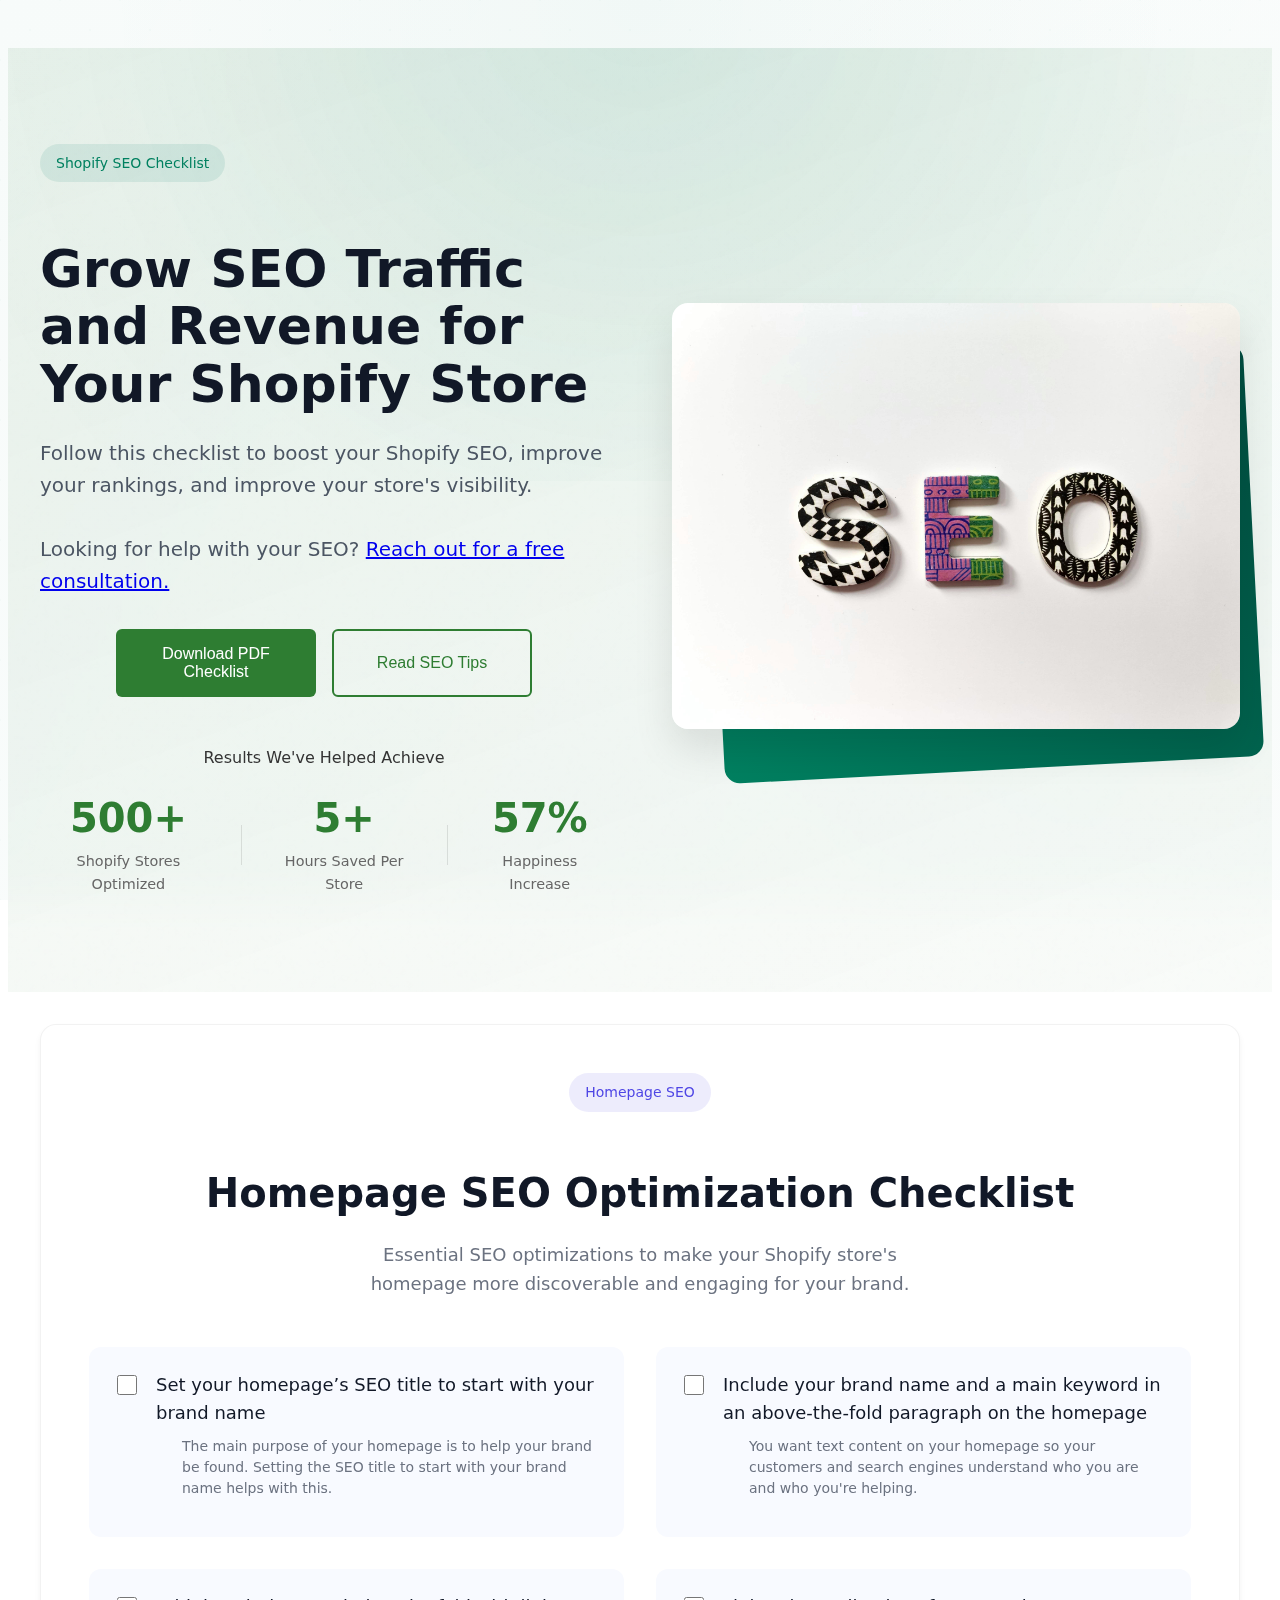
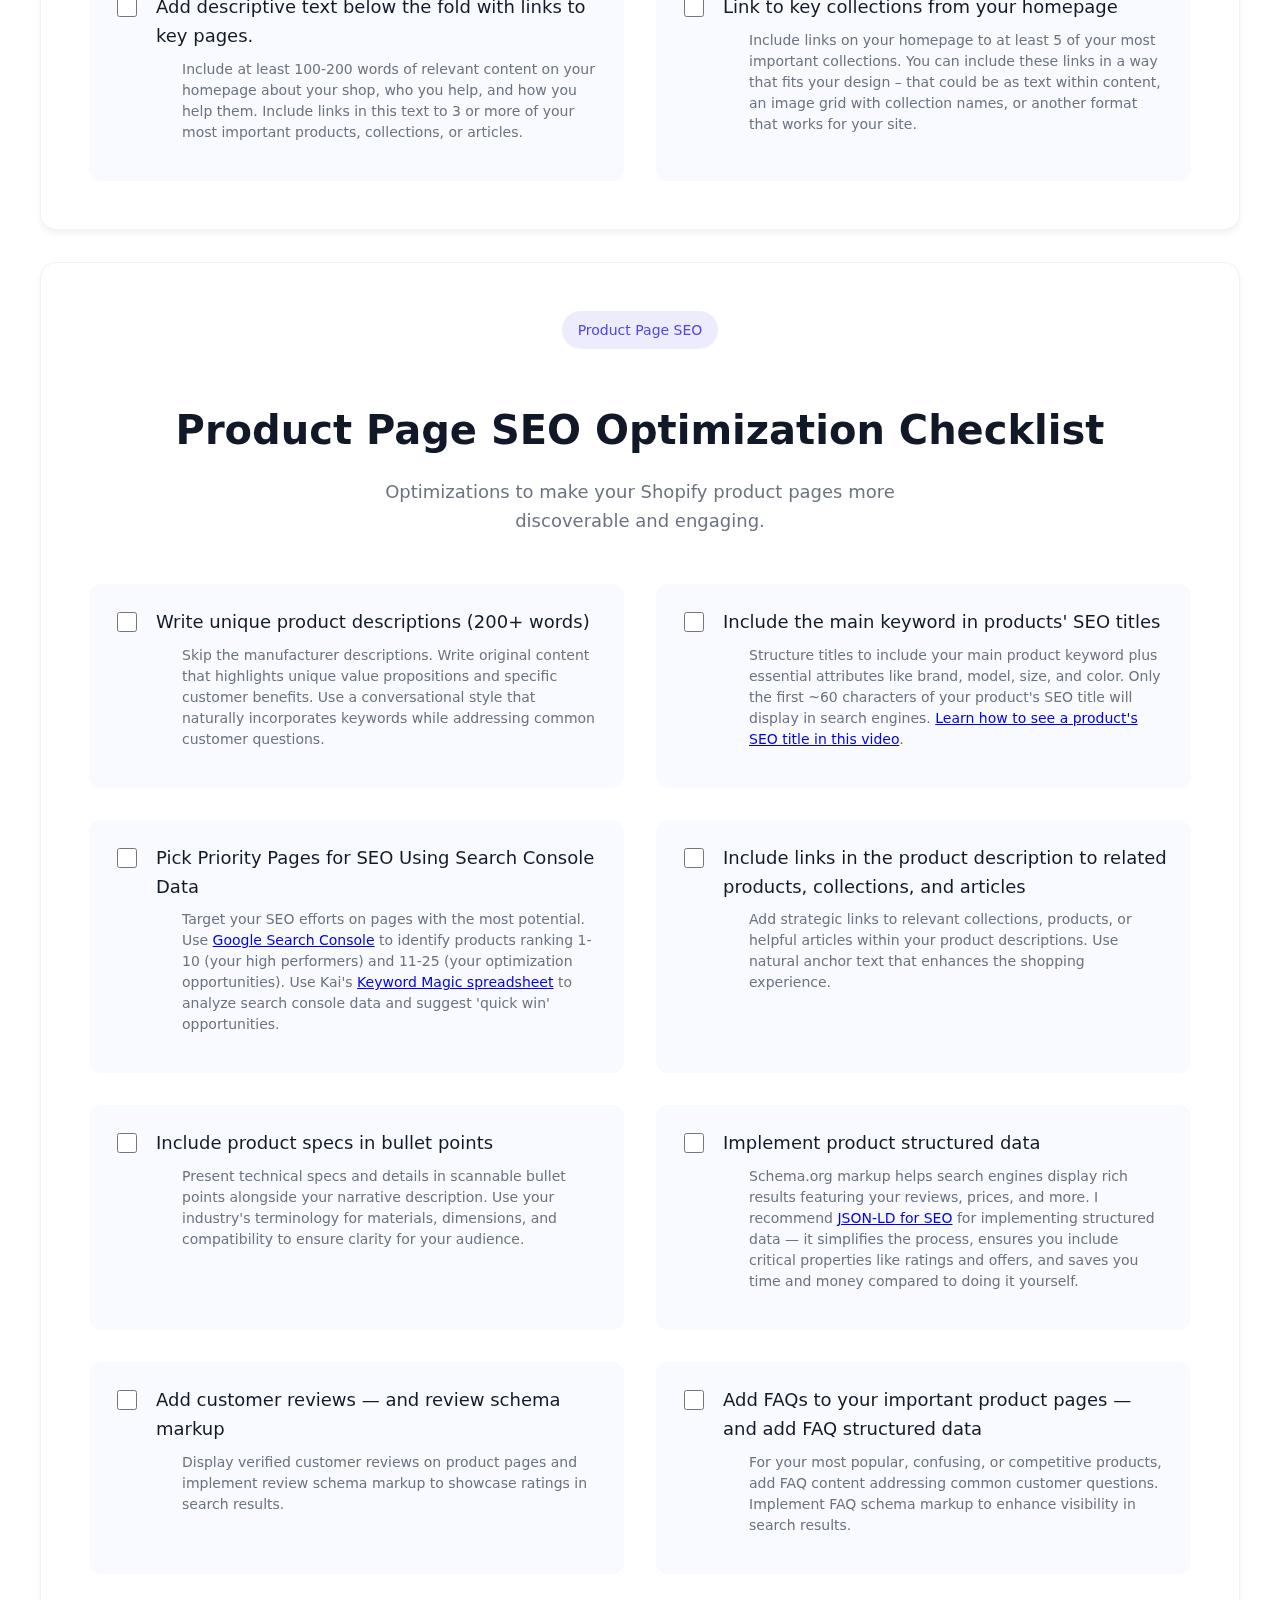
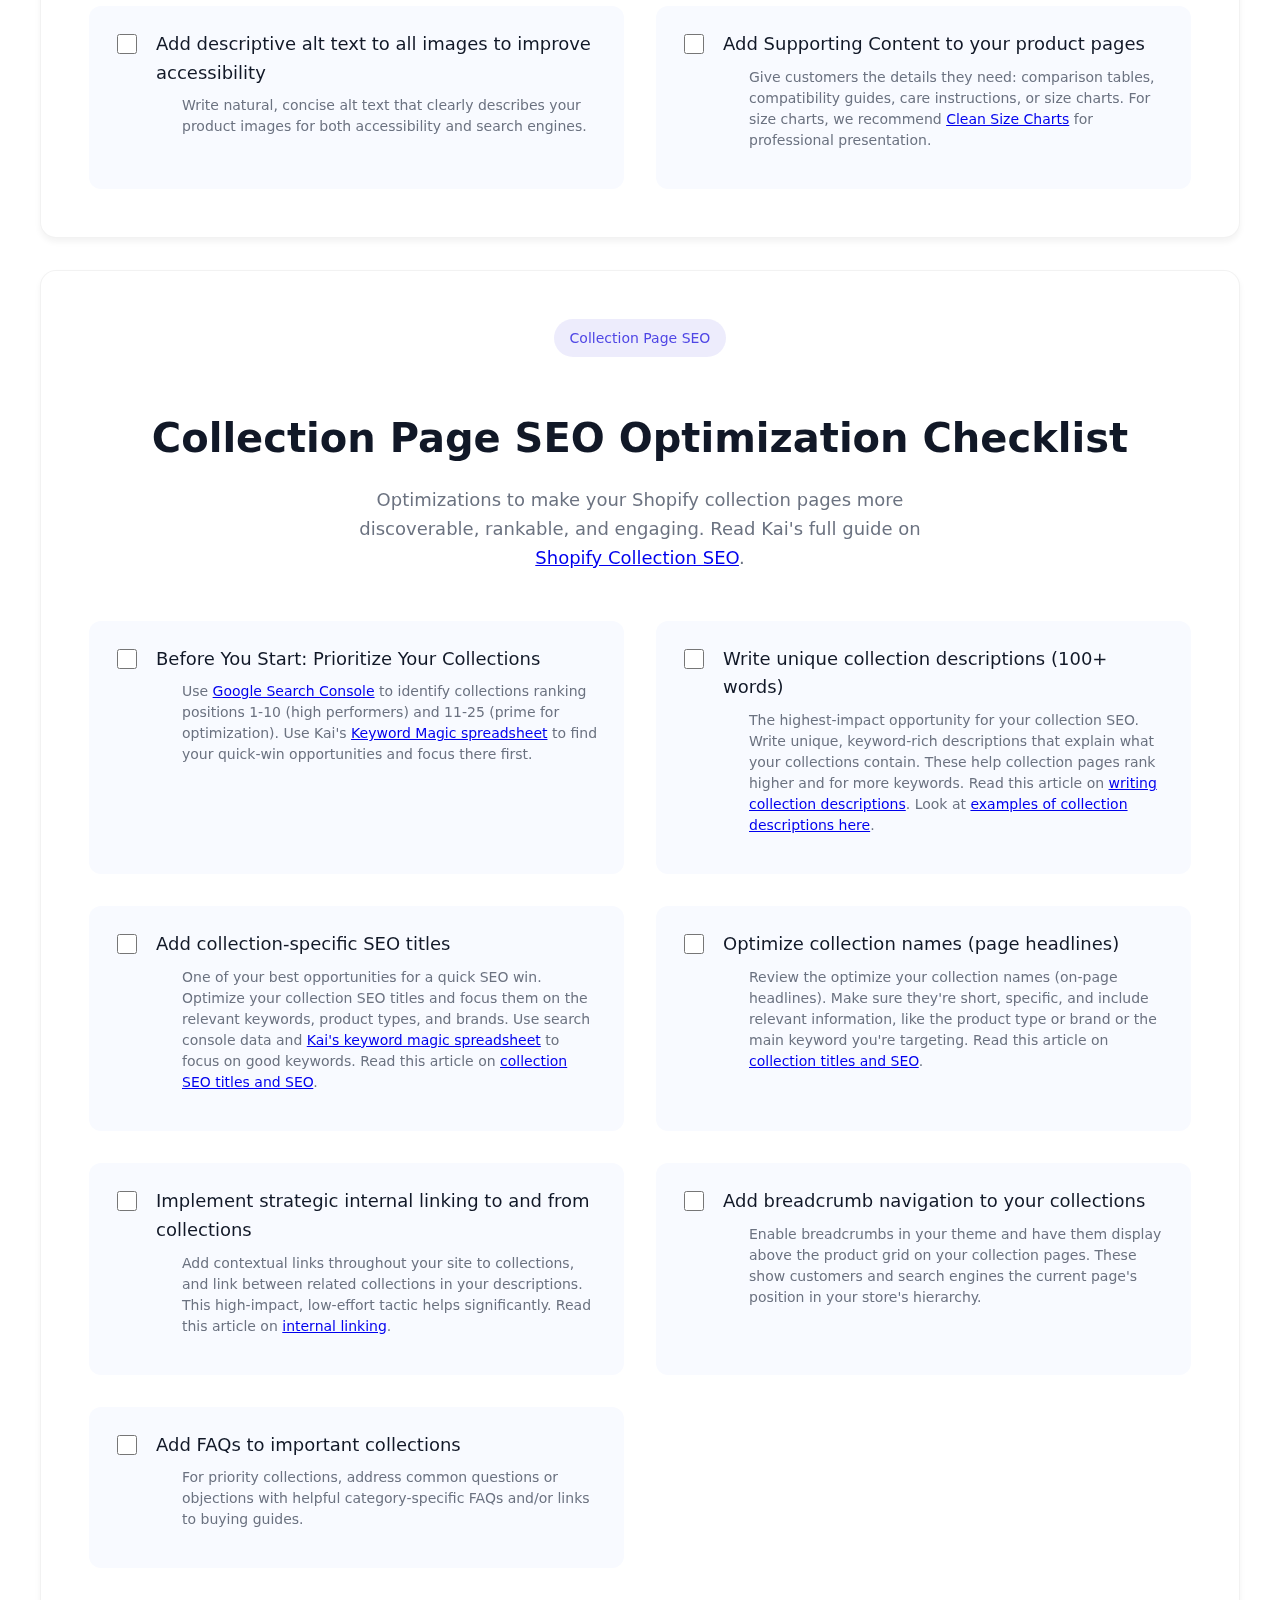
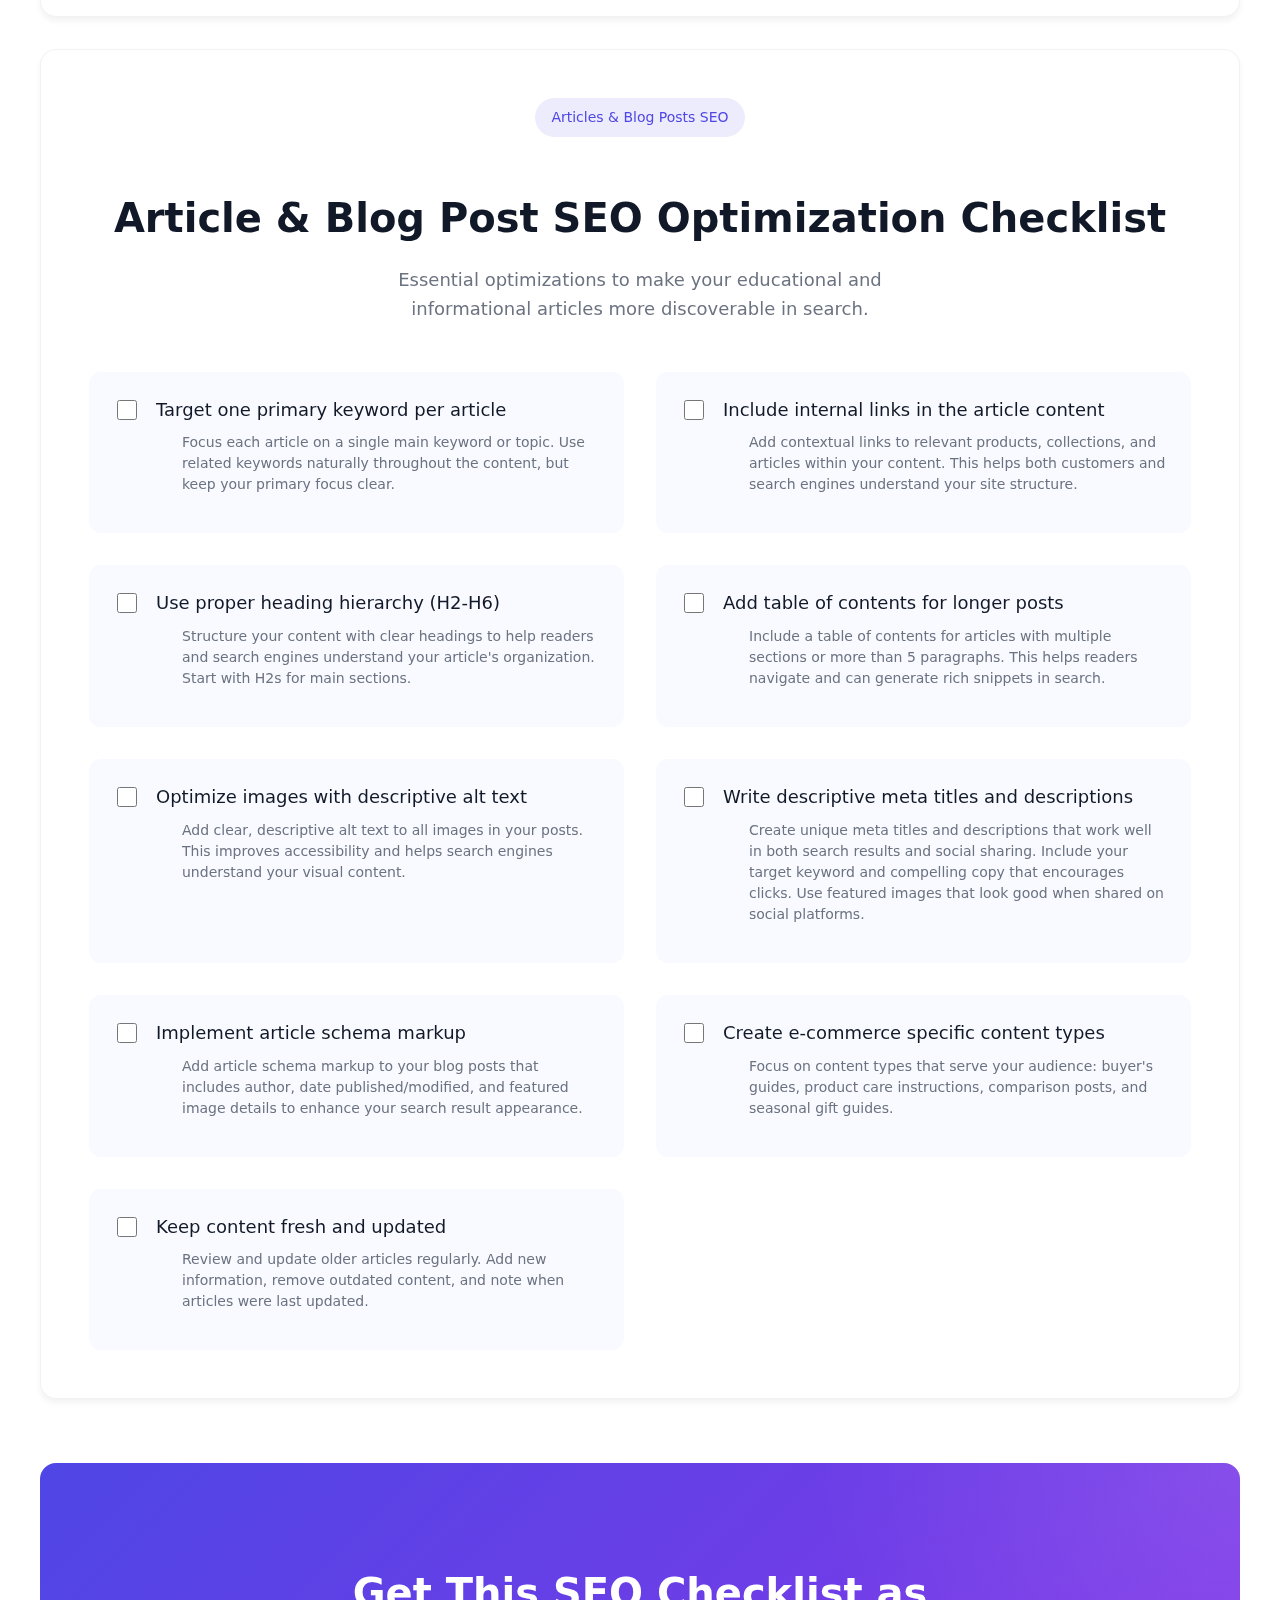
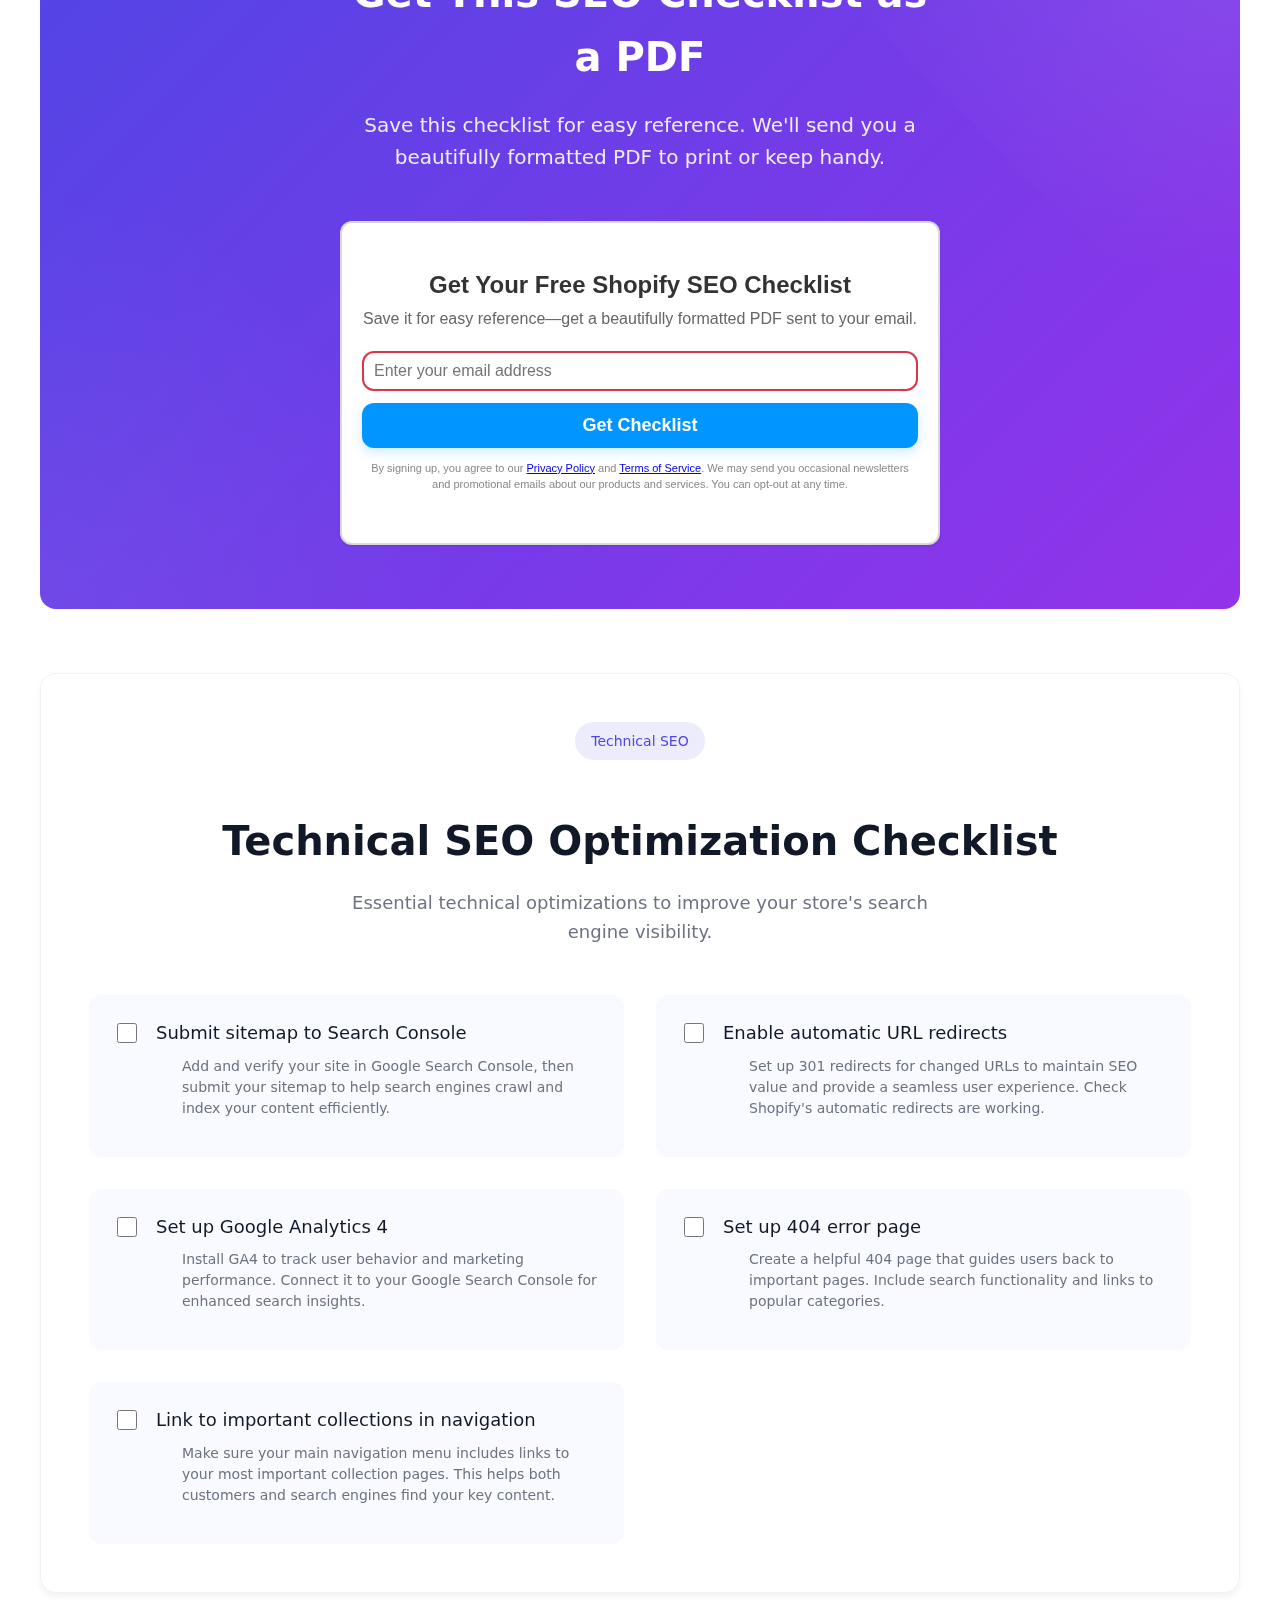
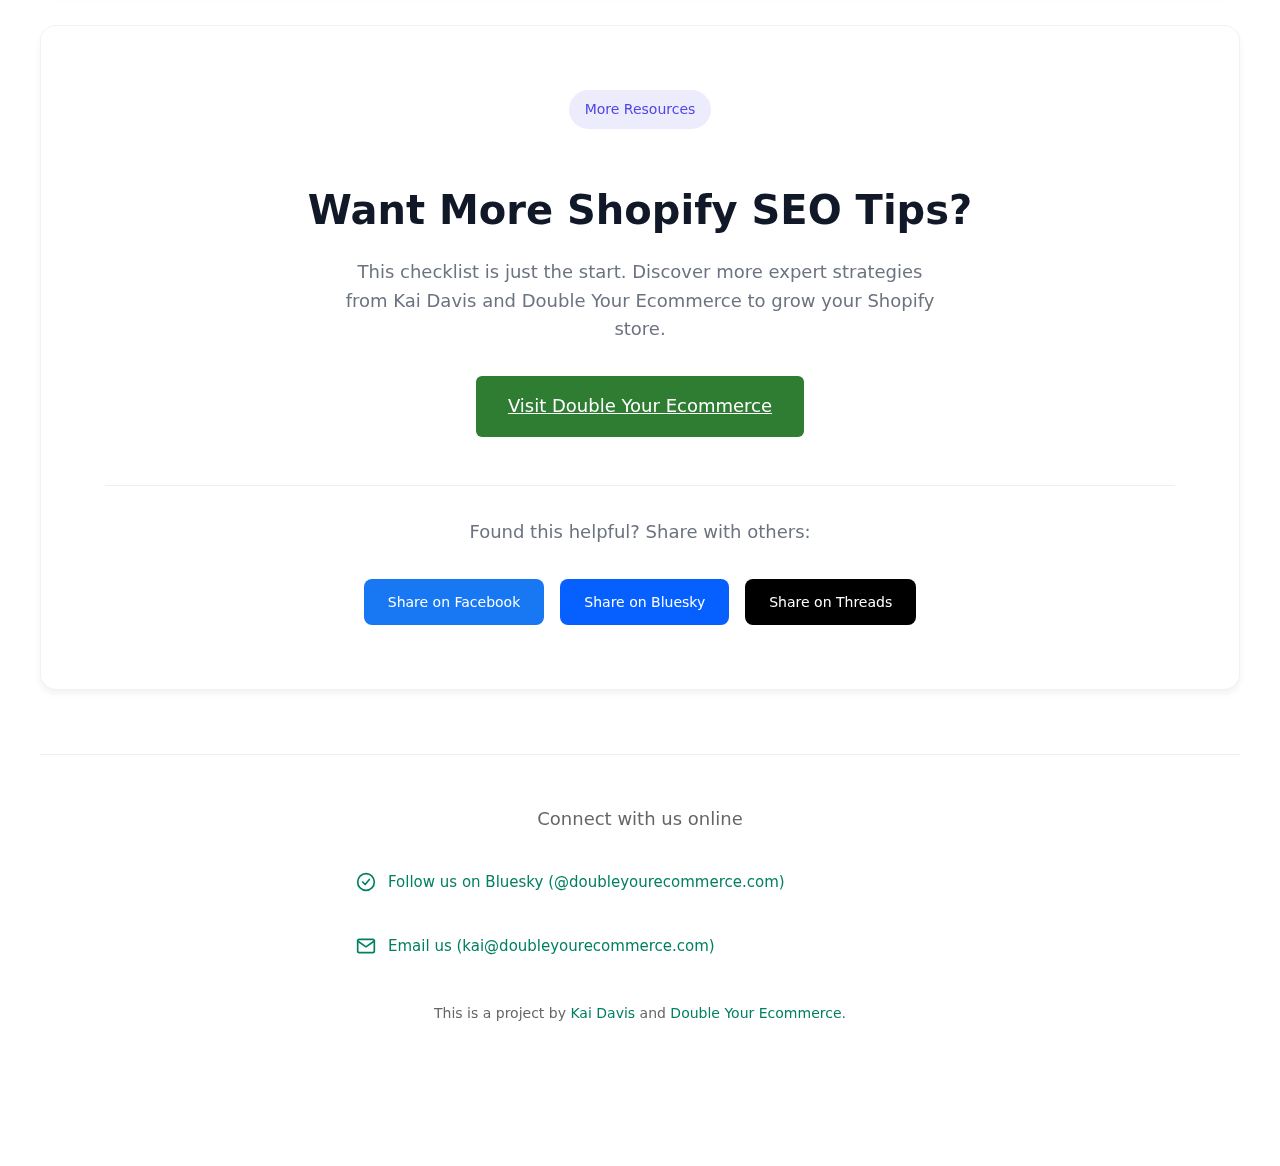
==== commit 21d6c33e: "Update index.html" ====
--- a/index.html
+++ b/index.html
@@ -40,12 +40,12 @@
     <div class="hero">
         <div class="hero-content">
             <div class="hero-text">
-                <span class="badge">SEO Checklist</span>
+                <span class="badge">Shopify SEO Checklist</span>
                 <h1>Grow SEO Traffic and Revenue for Your Shopify Store</h1>
-                <p class="hero-subtitle">Follow this checklist to boost your rankings, drive organic traffic, and improve your store's visibility.</p>
+                <p class="hero-subtitle">Follow this checklist to boost your Shopify SEO, improve your rankings, and improve your store's visibility. <br><br>Looking for help with your SEO? <a href="https://doubleyourecommerce.com" target="_blank" rel="noopener noreferrer">Reach out for a free consultation.</a></p>
                 <div class="hero-cta">
-                    <button class="primary-button" onclick="document.getElementById('pdf-download').scrollIntoView({behavior: 'smooth'})">Download PDF</button>
-                    <button class="primary-button outline" onclick="document.getElementById('checklist-start').scrollIntoView({behavior: 'smooth'})">Get Started</button>
+                    <button class="primary-button" onclick="document.getElementById('pdf-download').scrollIntoView({behavior: 'smooth'})">Download PDF Checklist</button>
+                    <button class="primary-button outline" onclick="document.getElementById('checklist-start').scrollIntoView({behavior: 'smooth'})">Read SEO Tips</button>
                 </div>
                 <div class="social-proof">
                     <p class="proof-header">Results We've Helped Achieve</p>
@@ -77,9 +77,9 @@
     <div class="section-container">
         <div class="section" id="checklist-start">
             <div class="section-header">
-                <span class="section-badge">Shopify Homepage SEO</span>
-                <h2>Optimize Your Homepage</h2>
-                <p class="section-description">Essential SEO optimizations to make your store's homepage more discoverable and engaging for your brand.</p>
+                <span class="section-badge">Homepage SEO</span>
+                <h2>Homepage SEO Optimization Checklist</h2>
+                <p class="section-description">Essential SEO optimizations to make your Shopify store's homepage more discoverable and engaging for your brand.</p>
             </div>
             <div class="checklist-grid">
                 <div class="checklist-item">
@@ -126,7 +126,7 @@
             <div class="section-header">
                 <span class="section-badge">Product Page SEO</span>
                 <h2>Product Page SEO Optimization Checklist</h2>
-                <p class="section-description">Essential optimizations to make your product pages more discoverable and engaging.</p>
+                <p class="section-description">Optimizations to make your Shopify product pages more discoverable and engaging.</p>
             </div>
             <div class="checklist-grid">
                 <div class="checklist-item">
@@ -234,7 +234,7 @@
             <div class="section-header">
                 <span class="section-badge">Collection Page SEO</span>
                 <h2>Collection Page SEO Optimization Checklist</h2>
-                <p class="section-description">Essential optimizations to make your collection pages more discoverable and engaging. Read Kai's full guide on <a href="https://doubleyourecommerce.com/collection-seo/" target="_blank" rel=""></a>Shopify Collection SEO</a>.</p>
+                <p class="section-description">Optimizations to make your Shopify collection pages more discoverable, rankable, and engaging. Read Kai's full guide on <a href="https://doubleyourecommerce.com/collection-seo/" target="_blank" rel="">Shopify Collection SEO</a>.</p>
             </div>
             <div class="checklist-grid">
                 <div class="checklist-item">
@@ -311,8 +311,8 @@
 
         <div class="section">
             <div class="section-header">
-                <span class="section-badge">Articles & Blog Posts</span>
-                <h2>Optimize Your Articles and Blog Posts</h2>
+                <span class="section-badge">Articles & Blog Posts SEO</span>
+                <h2>Article & Blog Post SEO Optimization Checklist</h2>
                 <p class="section-description">Essential optimizations to make your educational and informational articles more discoverable in search.</p>
             </div>
             <div class="checklist-grid">
@@ -413,13 +413,13 @@
                 <h2>Get This SEO Checklist as a PDF</h2>
                 <p class="capture-description">Save this checklist for easy reference. We'll send you a beautifully formatted PDF to print or keep handy.</p>
                 
-                <form action="https://track.bentonow.com/forms/c98ff74095500fd87c0dbea6f6360524/$subscribe?hardened=true" 
+                <form action="https://track.bentonow.com/forms/c98ff74095500fd87c0dbea6f6360524/$requested-seo-checklist?hardened=true" 
                       method="POST" 
                       enctype="multipart/form-data" 
                       class="bento-formkit">
                     <div class="bento-formkit-headline">Get Your Free Shopify SEO Checklist</div>
                     <div class="bento-formkit-subheader">Save it for easy reference—get a beautifully formatted PDF sent to your email.</div>
-                    <input type="hidden" name="redirect" value="/thank-you.html">
+                    <input type="hidden" name="redirect" value="https://shopifyseochecklist.net/thank-you.html">
                     <input type="email" 
                            name="email" 
                            placeholder="Enter your email address" 
@@ -439,7 +439,7 @@
         <div class="section">
             <div class="section-header">
                 <span class="section-badge">Technical SEO</span>
-                <h2>Technical SEO Optimizations</h2>
+                <h2>Technical SEO Optimization Checklist</h2>
                 <p class="section-description">Essential technical optimizations to improve your store's search engine visibility.</p>
             </div>
             <div class="checklist-grid">
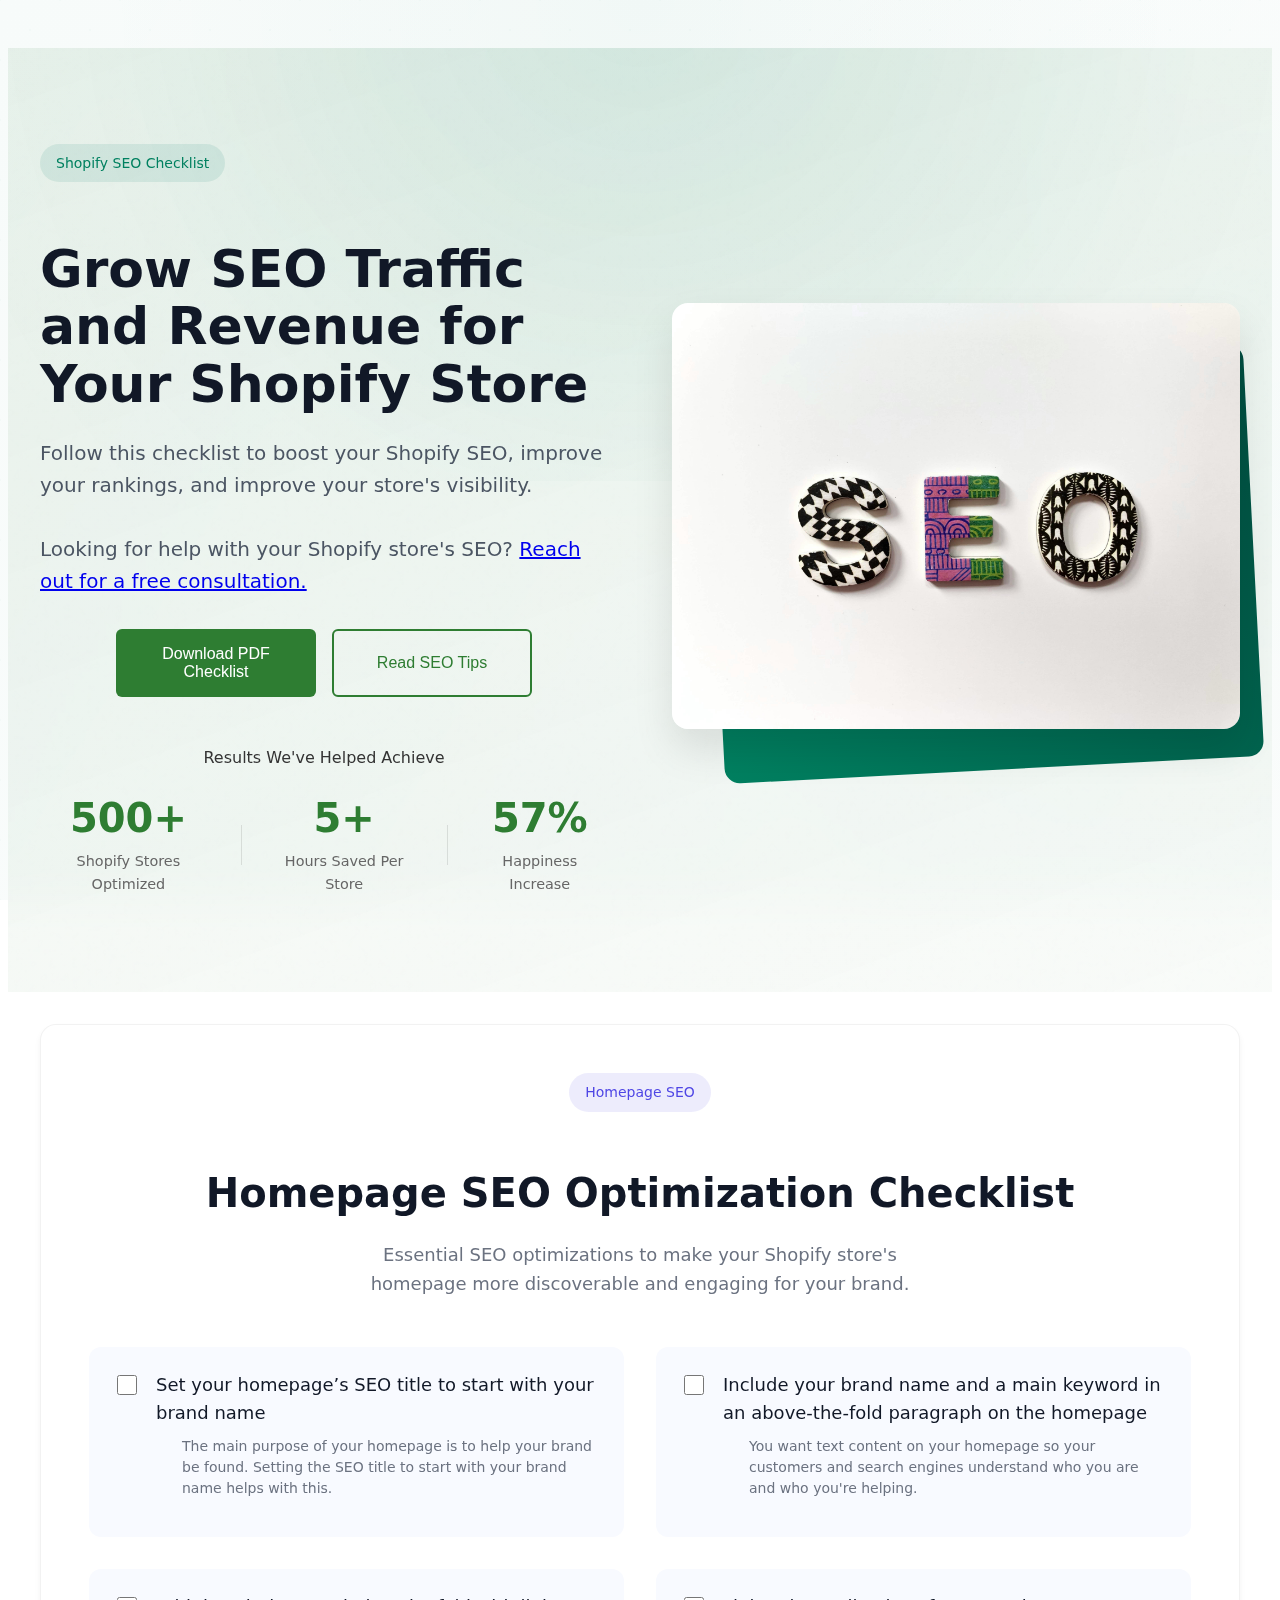
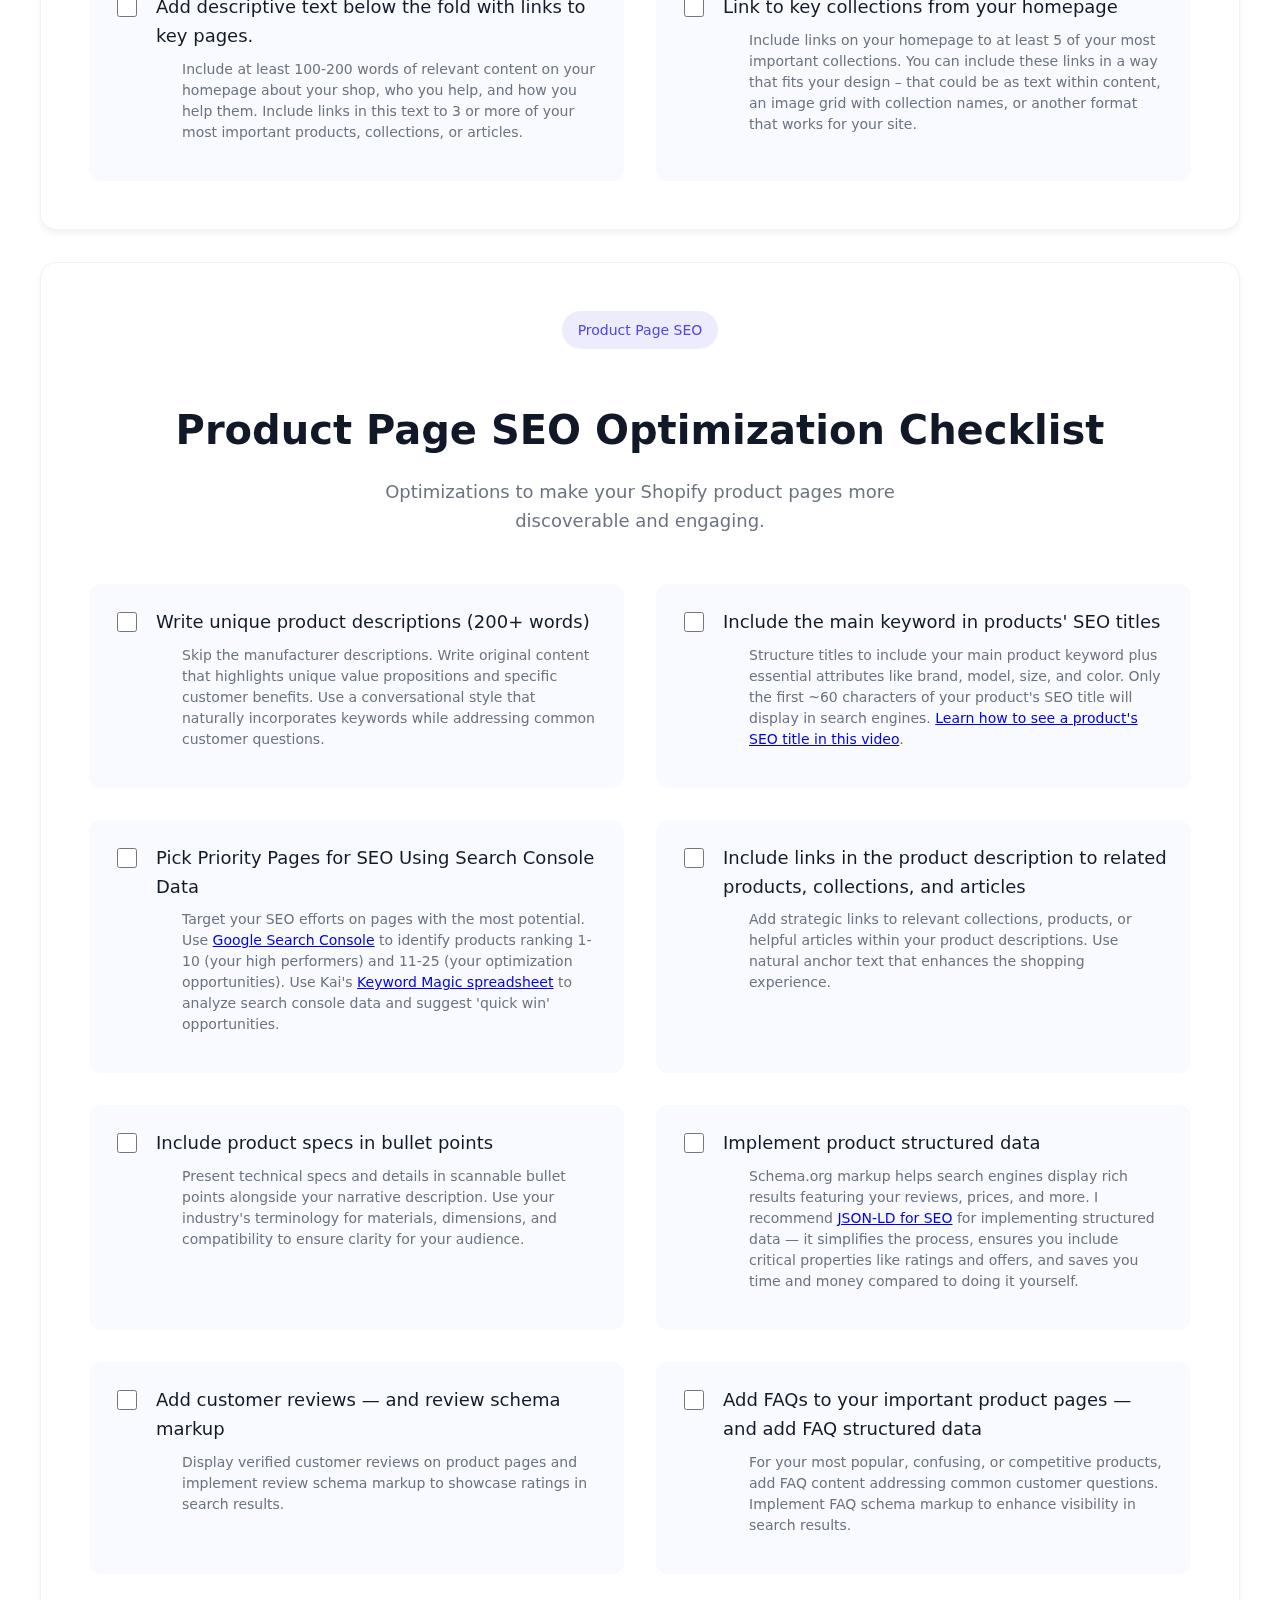
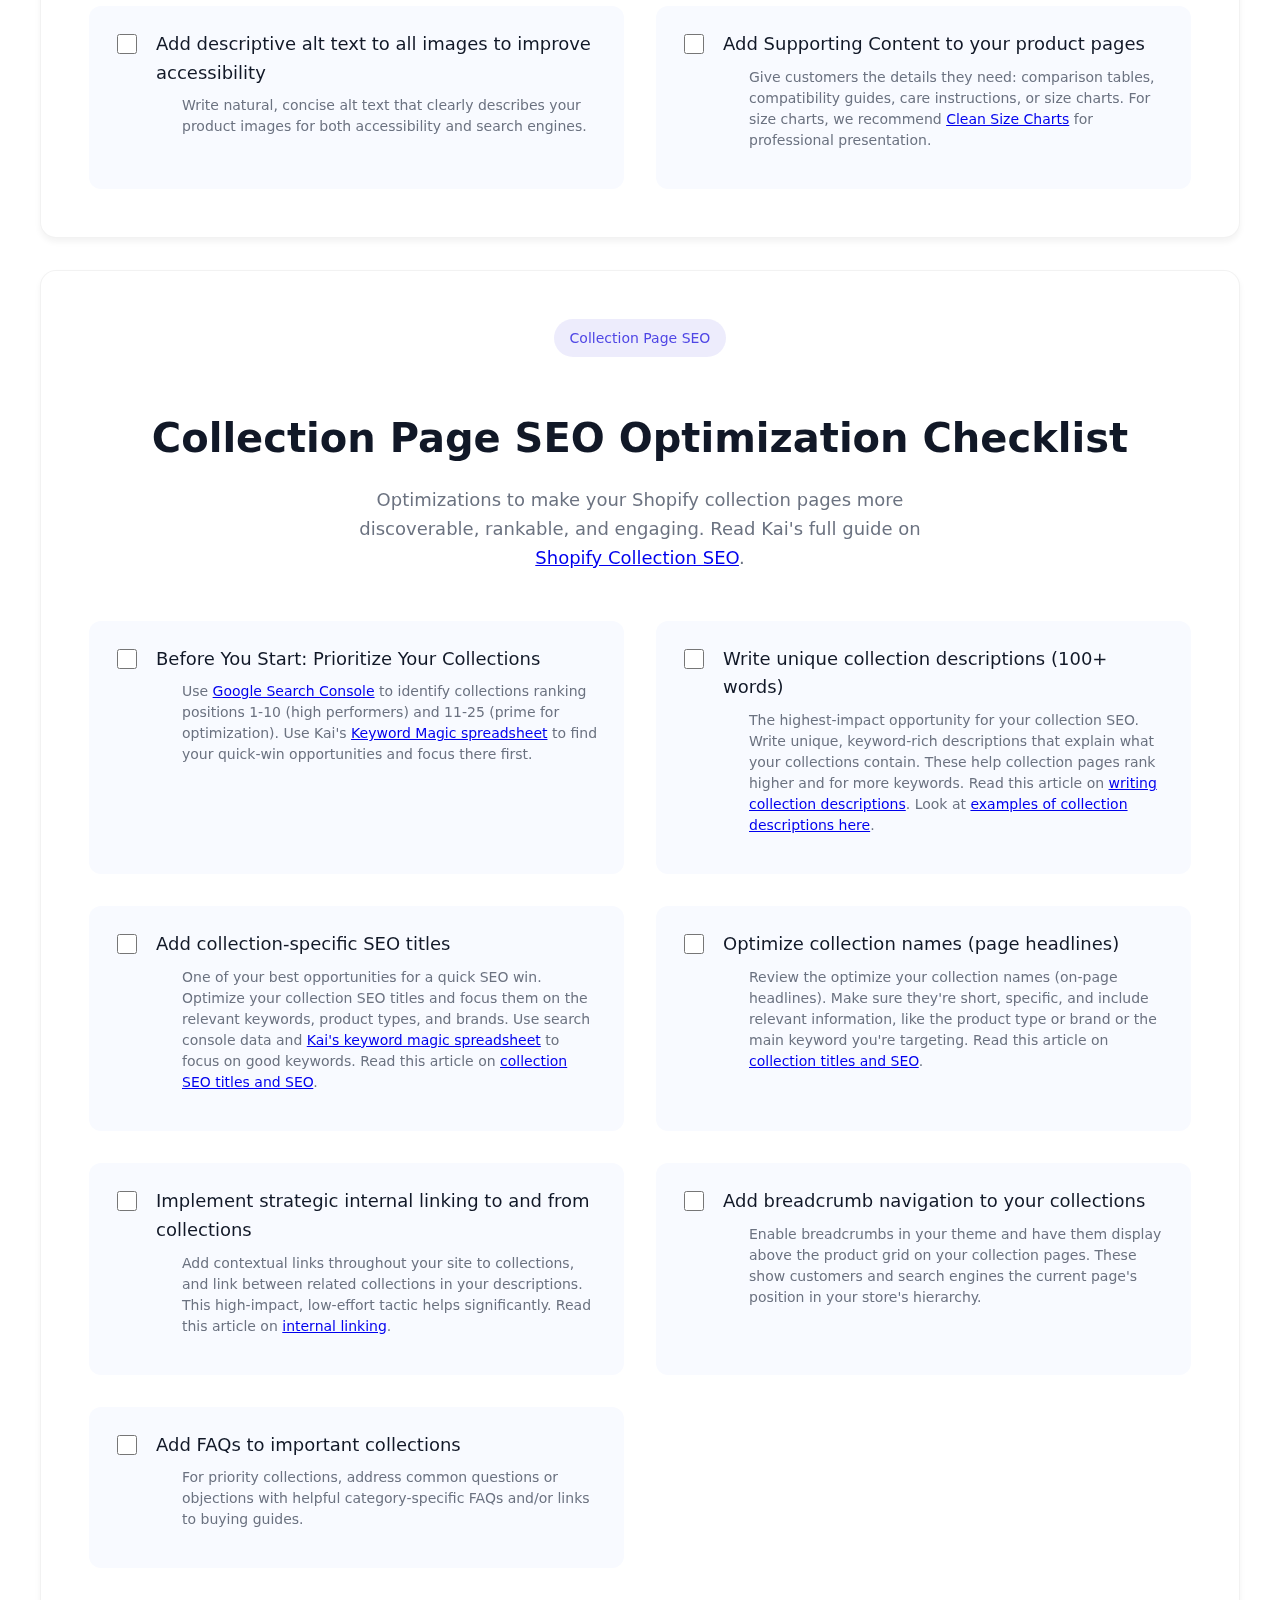
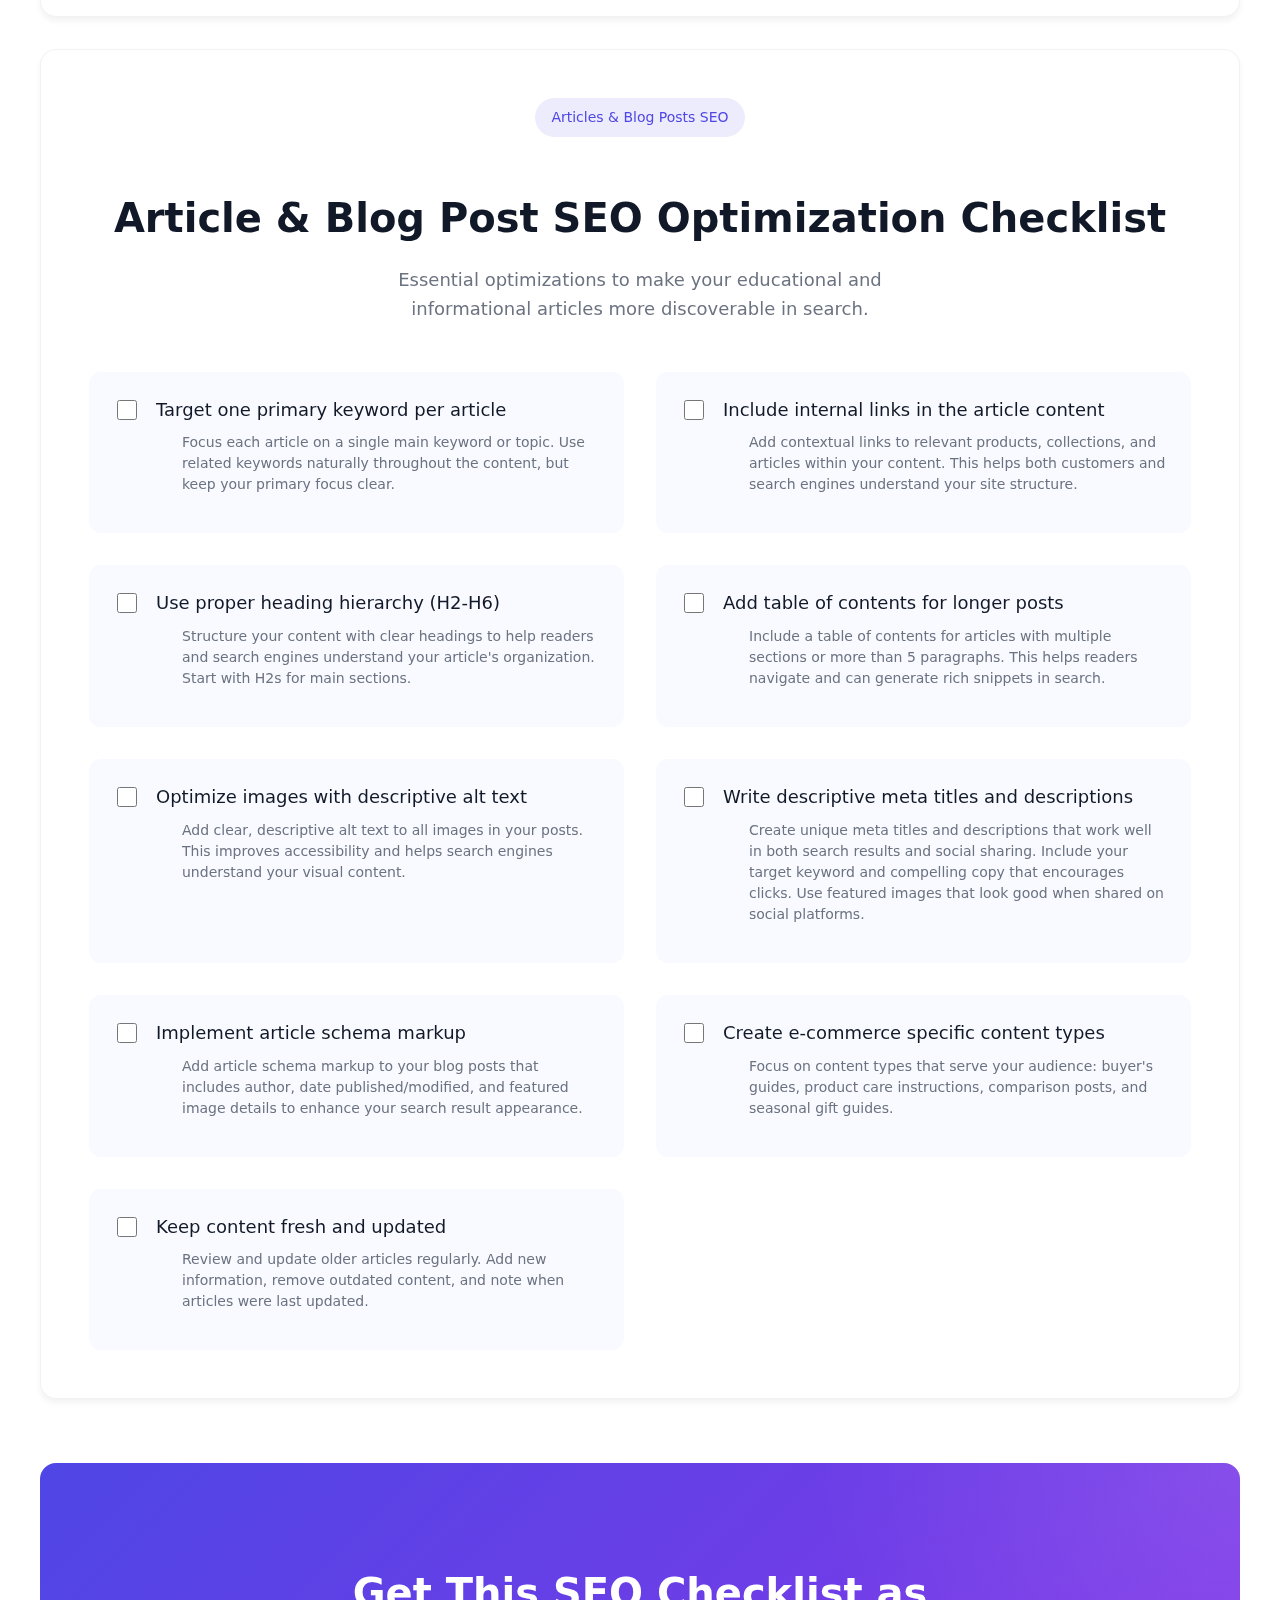
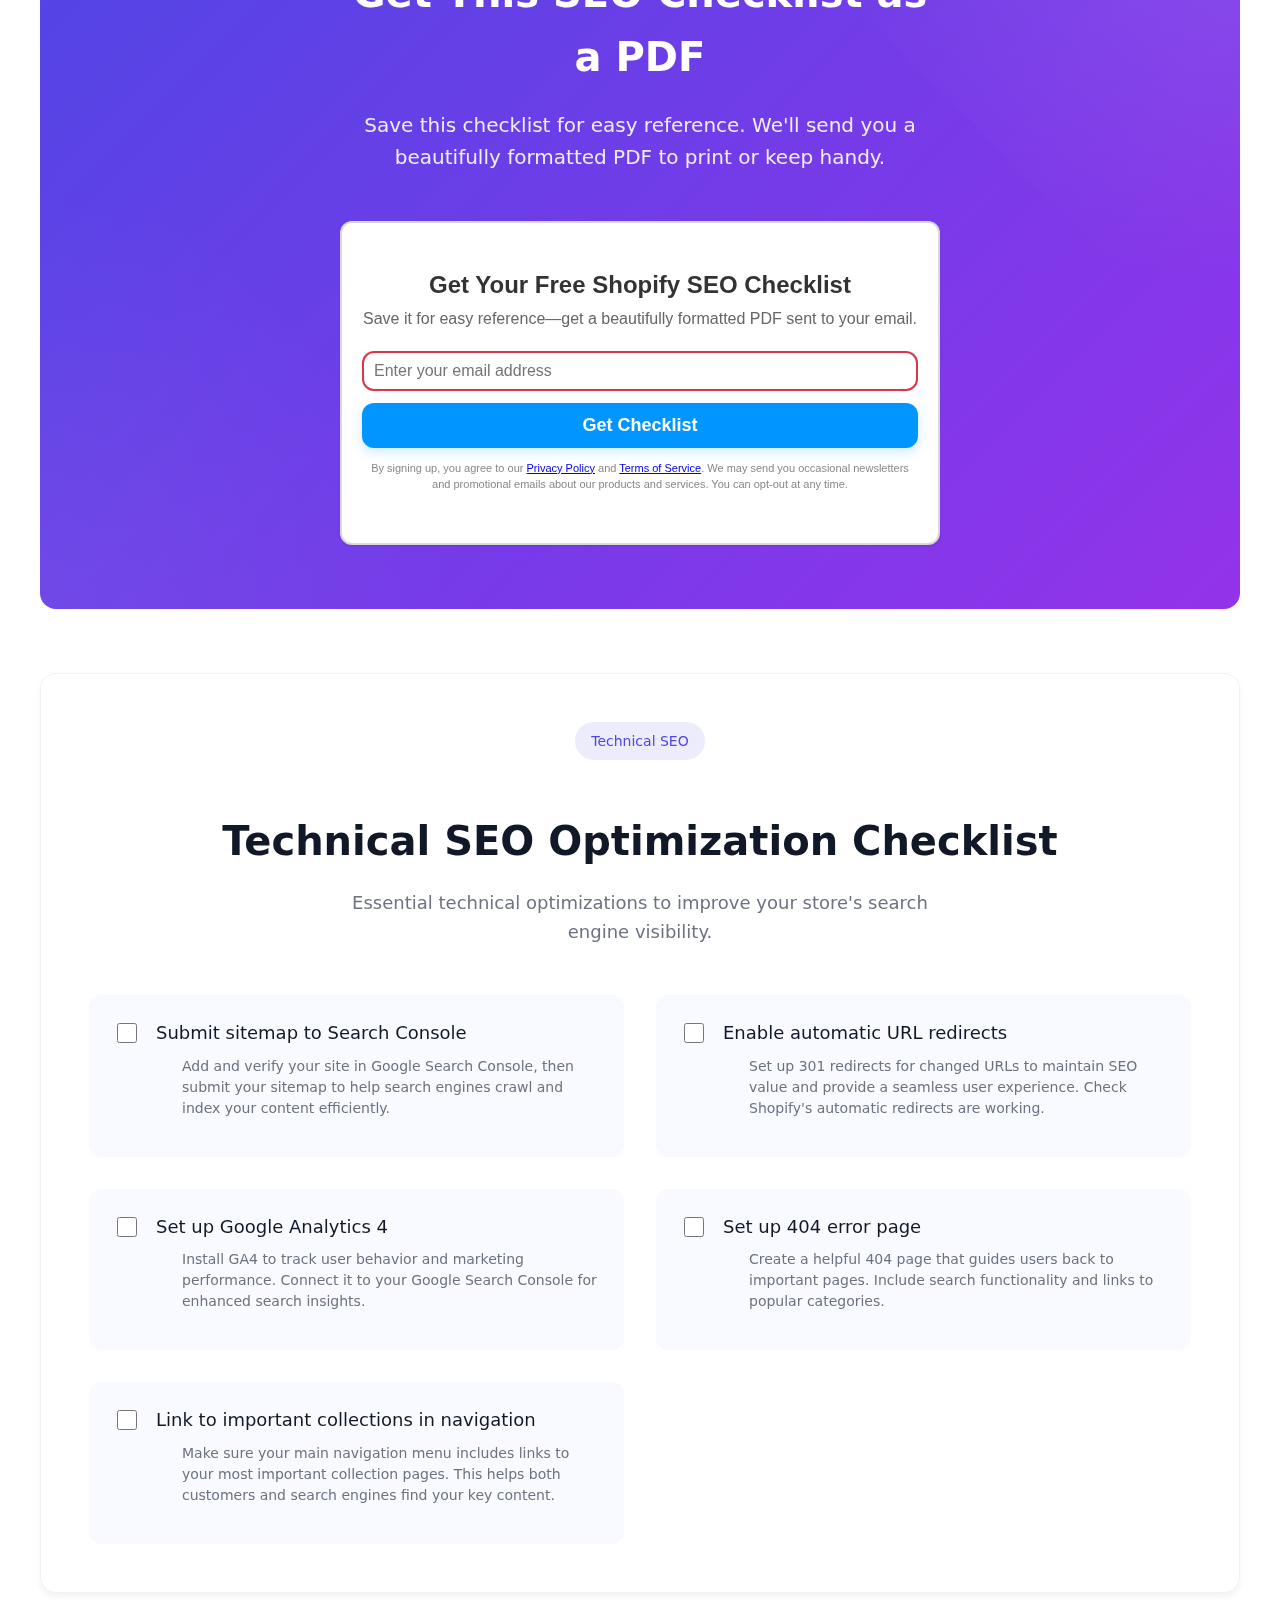
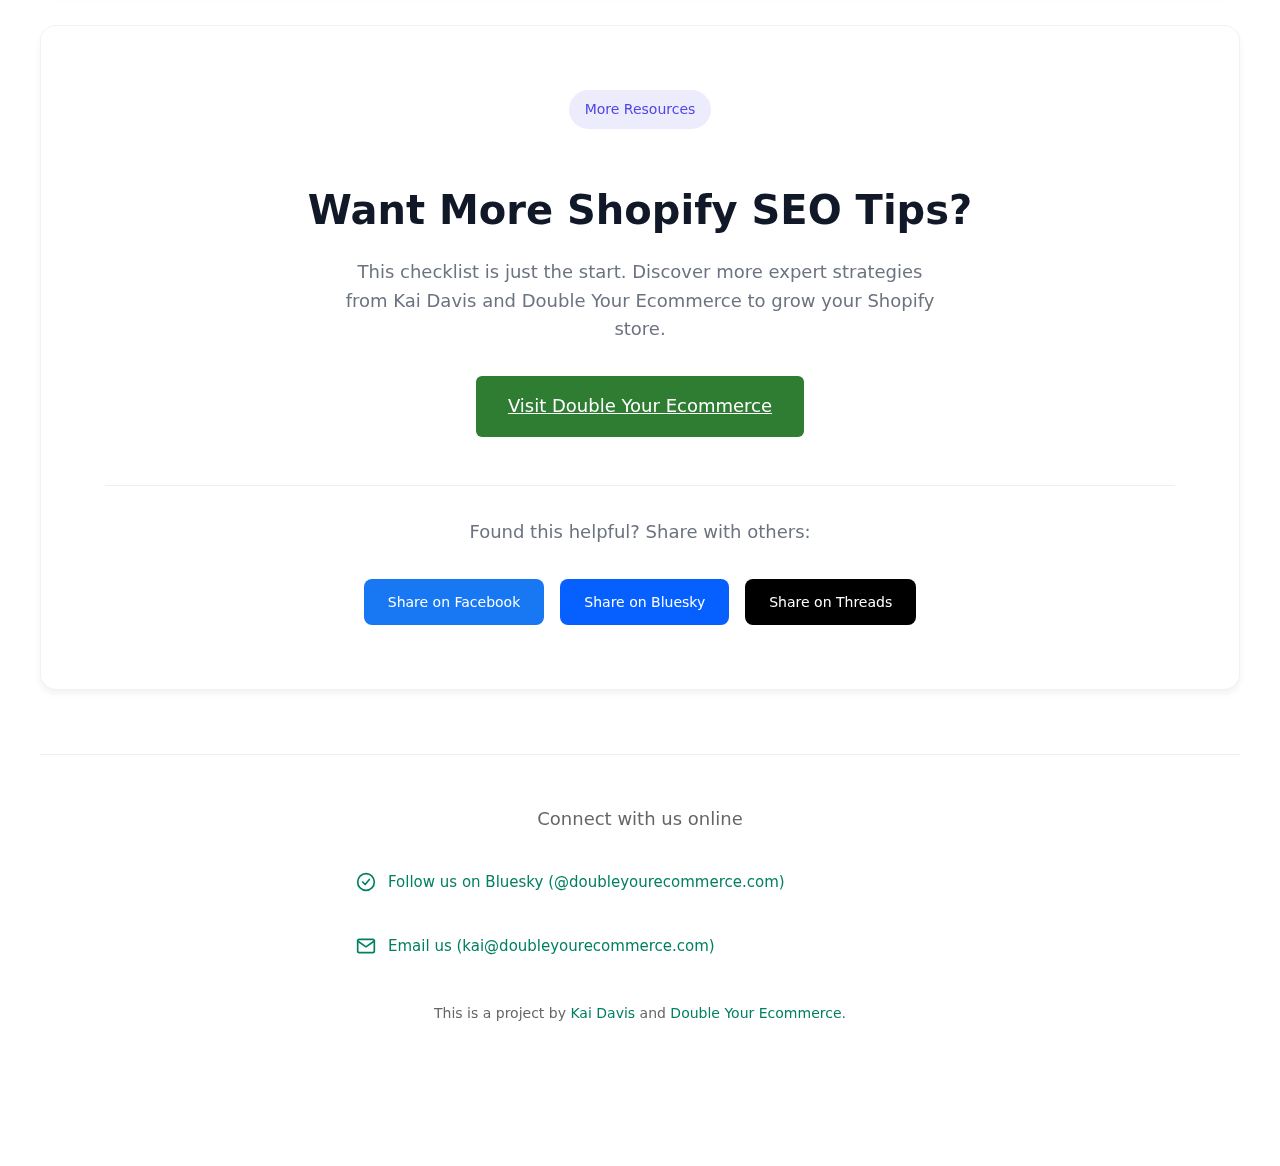
==== commit cffc9266: "Update index.html" ====
--- a/index.html
+++ b/index.html
@@ -6,7 +6,7 @@
     
     <!-- SEO Meta Tags -->
     <title>Shopify SEO Checklist - Optimize Your Store for Search Engines</title>
-    <meta name="description" content="Free Shopify SEO checklist to boost your store's rankings, drive organic traffic, and improve visibility. Download the PDF for easy reference.">
+    <meta name="description" content="Free Shopify SEO checklist with 30+ items to boost your store's rankings, drive organic traffic, and improve visibility. Download the PDF for easy reference.">
     <meta name="robots" content="index, follow">
     <link rel="canonical" href="https://shopifyseochecklist.net">
     
@@ -14,14 +14,14 @@
     <meta property="og:type" content="website">
     <meta property="og:url" content="https://shopifyseochecklist.net">
     <meta property="og:title" content="Shopify SEO Checklist - Optimize Your Store">
-    <meta property="og:description" content="Free Shopify SEO checklist to boost your store's rankings and drive organic traffic.">
+    <meta property="og:description" content="Free Shopify SEO checklist with 30+ items to boost your store's rankings, drive organic traffic, and improve visibility. Download the PDF for easy reference.">
     <meta property="og:image" content="https://shopifyseochecklist.net/seo.jpg">
 
     <!-- Twitter -->
     <meta name="twitter:card" content="summary_large_image">
     <meta name="twitter:url" content="https://shopifyseochecklist.net">
     <meta name="twitter:title" content="Shopify SEO Checklist - Optimize Your Store">
-    <meta name="twitter:description" content="Free Shopify SEO checklist to boost your store's rankings and drive organic traffic.">
+    <meta name="twitter:description" content="Free Shopify SEO checklist with 30+ items to boost your store's rankings, drive organic traffic, and improve visibility. Download the PDF for easy reference.">
     <meta name="twitter:image" content="https://shopifyseochecklist.net/seo.jpg">
 
     <link rel="stylesheet" href="styles.css">
@@ -42,7 +42,7 @@
             <div class="hero-text">
                 <span class="badge">Shopify SEO Checklist</span>
                 <h1>Grow SEO Traffic and Revenue for Your Shopify Store</h1>
-                <p class="hero-subtitle">Follow this checklist to boost your Shopify SEO, improve your rankings, and improve your store's visibility. <br><br>Looking for help with your SEO? <a href="https://doubleyourecommerce.com" target="_blank" rel="noopener noreferrer">Reach out for a free consultation.</a></p>
+                <p class="hero-subtitle">Follow this checklist to boost your Shopify SEO, improve your rankings, and improve your store's visibility. <br><br>Looking for help with your Shopify store's SEO? <a href="https://doubleyourecommerce.com" target="_blank" rel="noopener noreferrer">Reach out for a free consultation.</a></p>
                 <div class="hero-cta">
                     <button class="primary-button" onclick="document.getElementById('pdf-download').scrollIntoView({behavior: 'smooth'})">Download PDF Checklist</button>
                     <button class="primary-button outline" onclick="document.getElementById('checklist-start').scrollIntoView({behavior: 'smooth'})">Read SEO Tips</button>
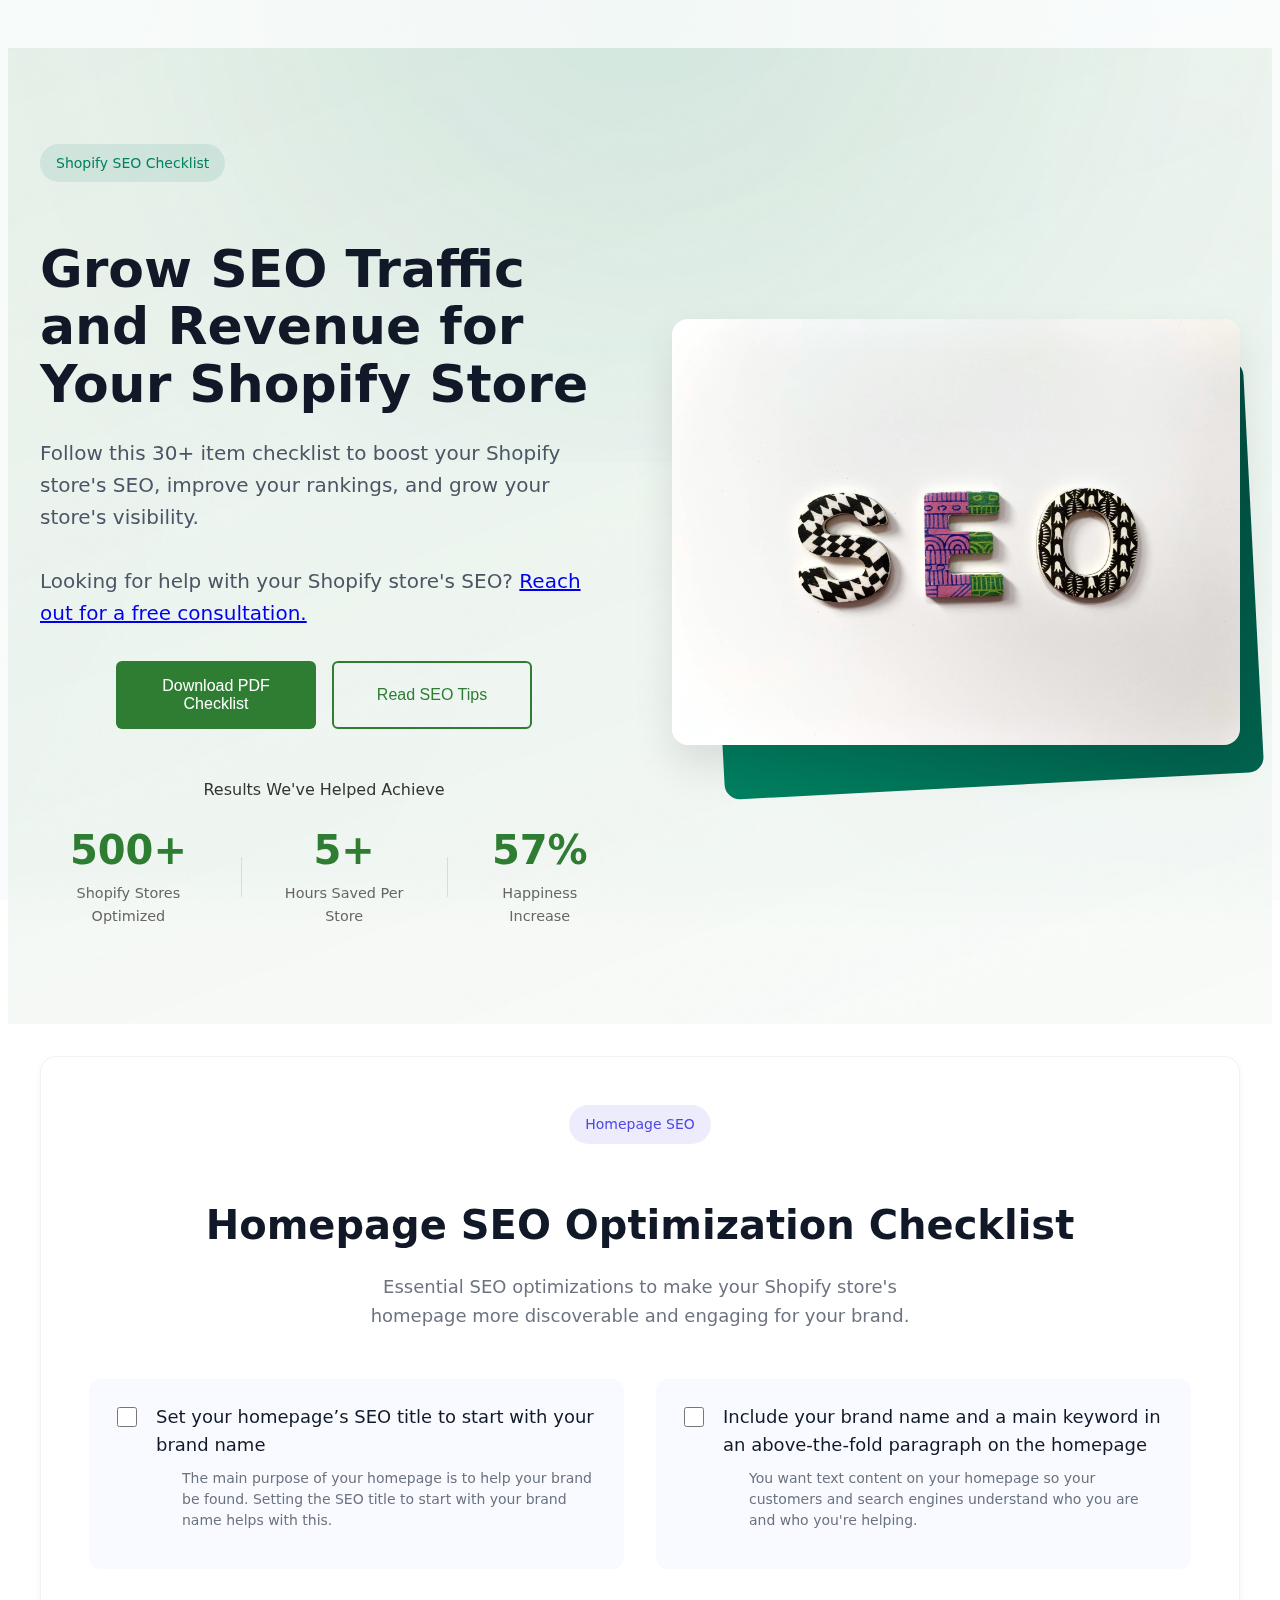
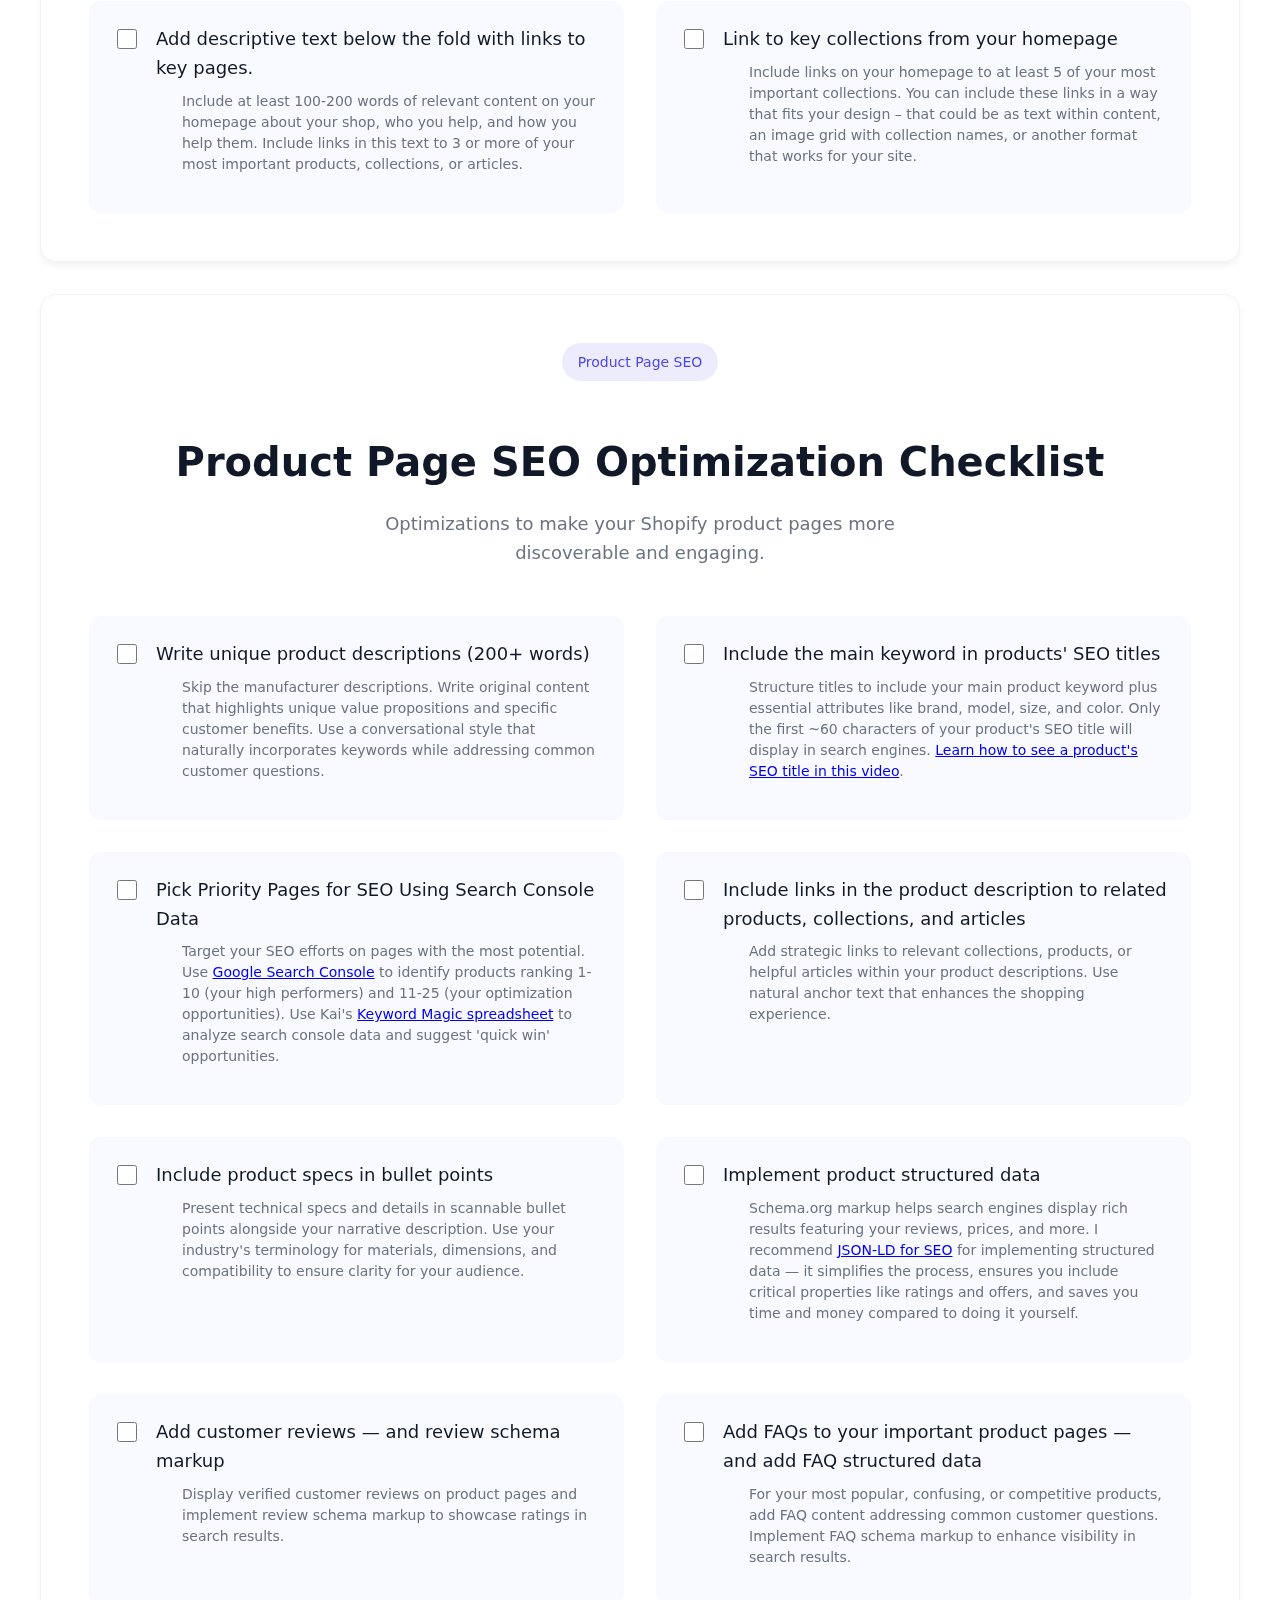
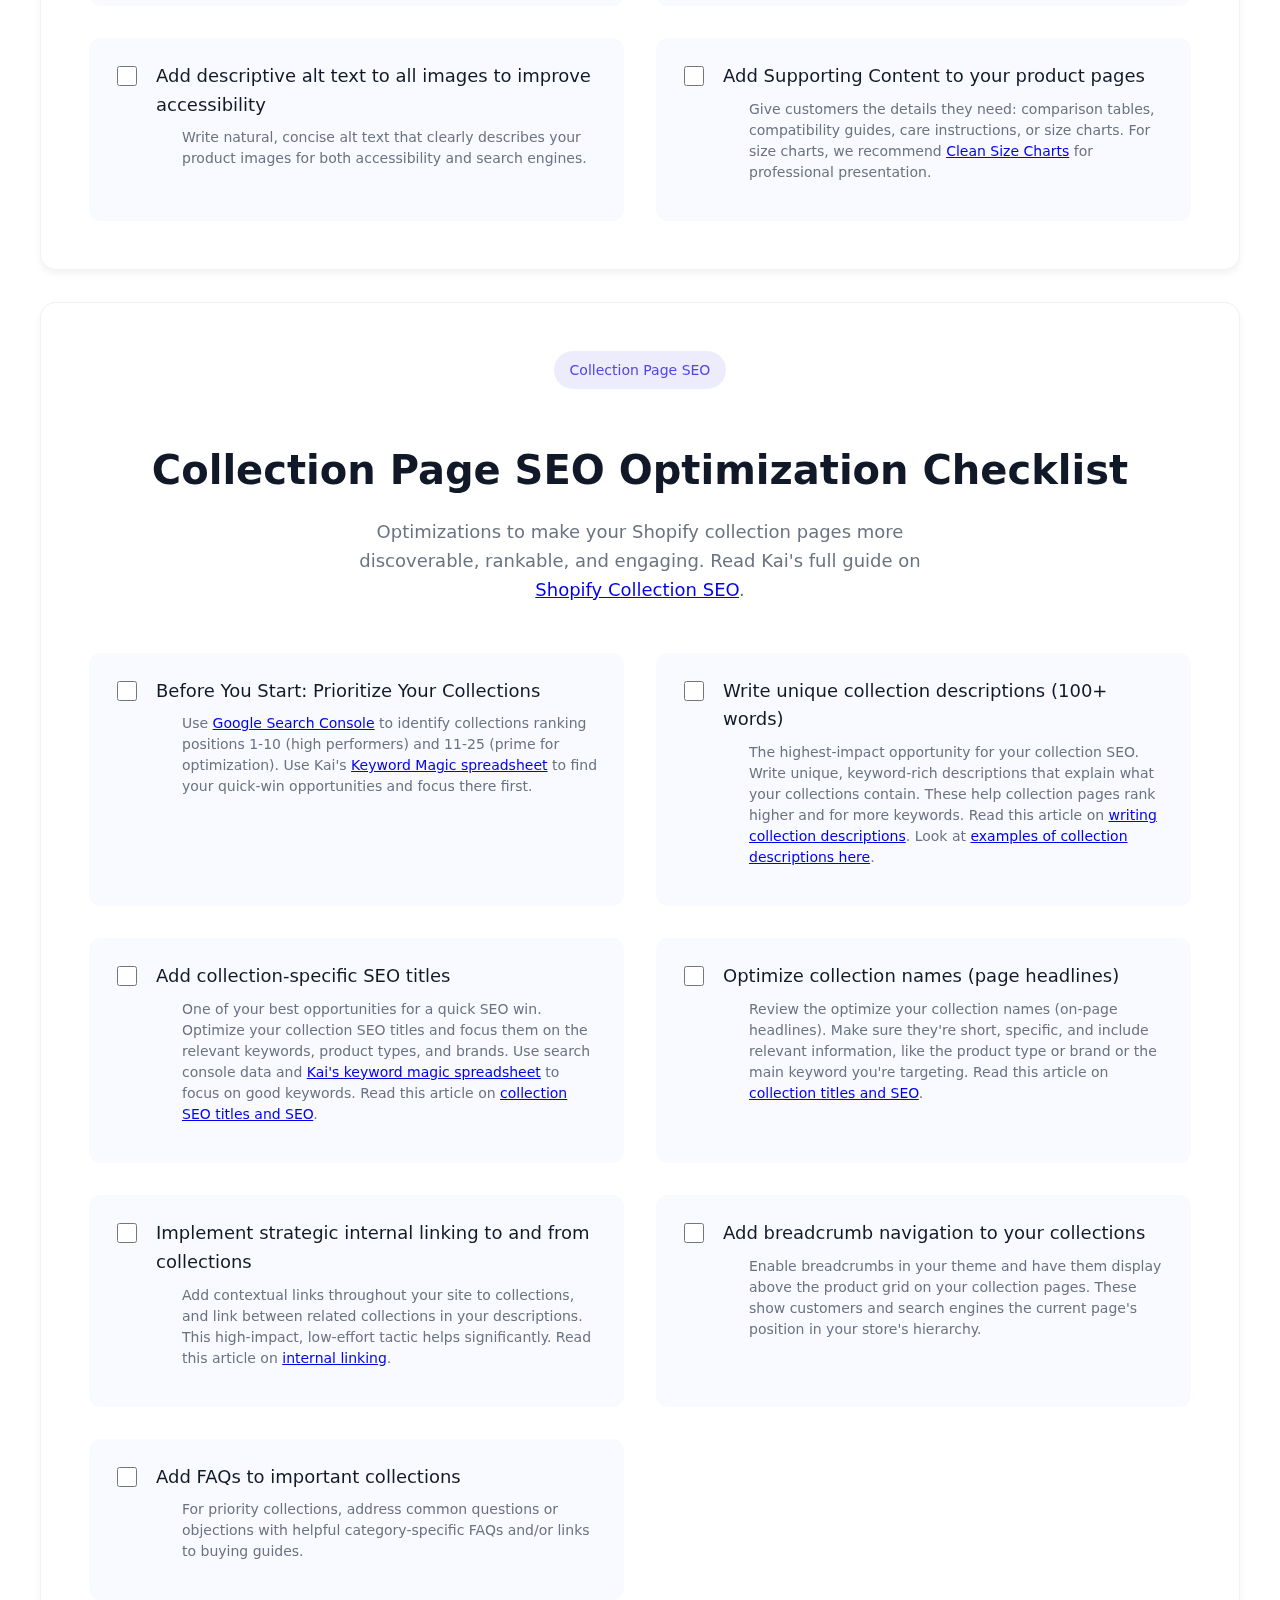
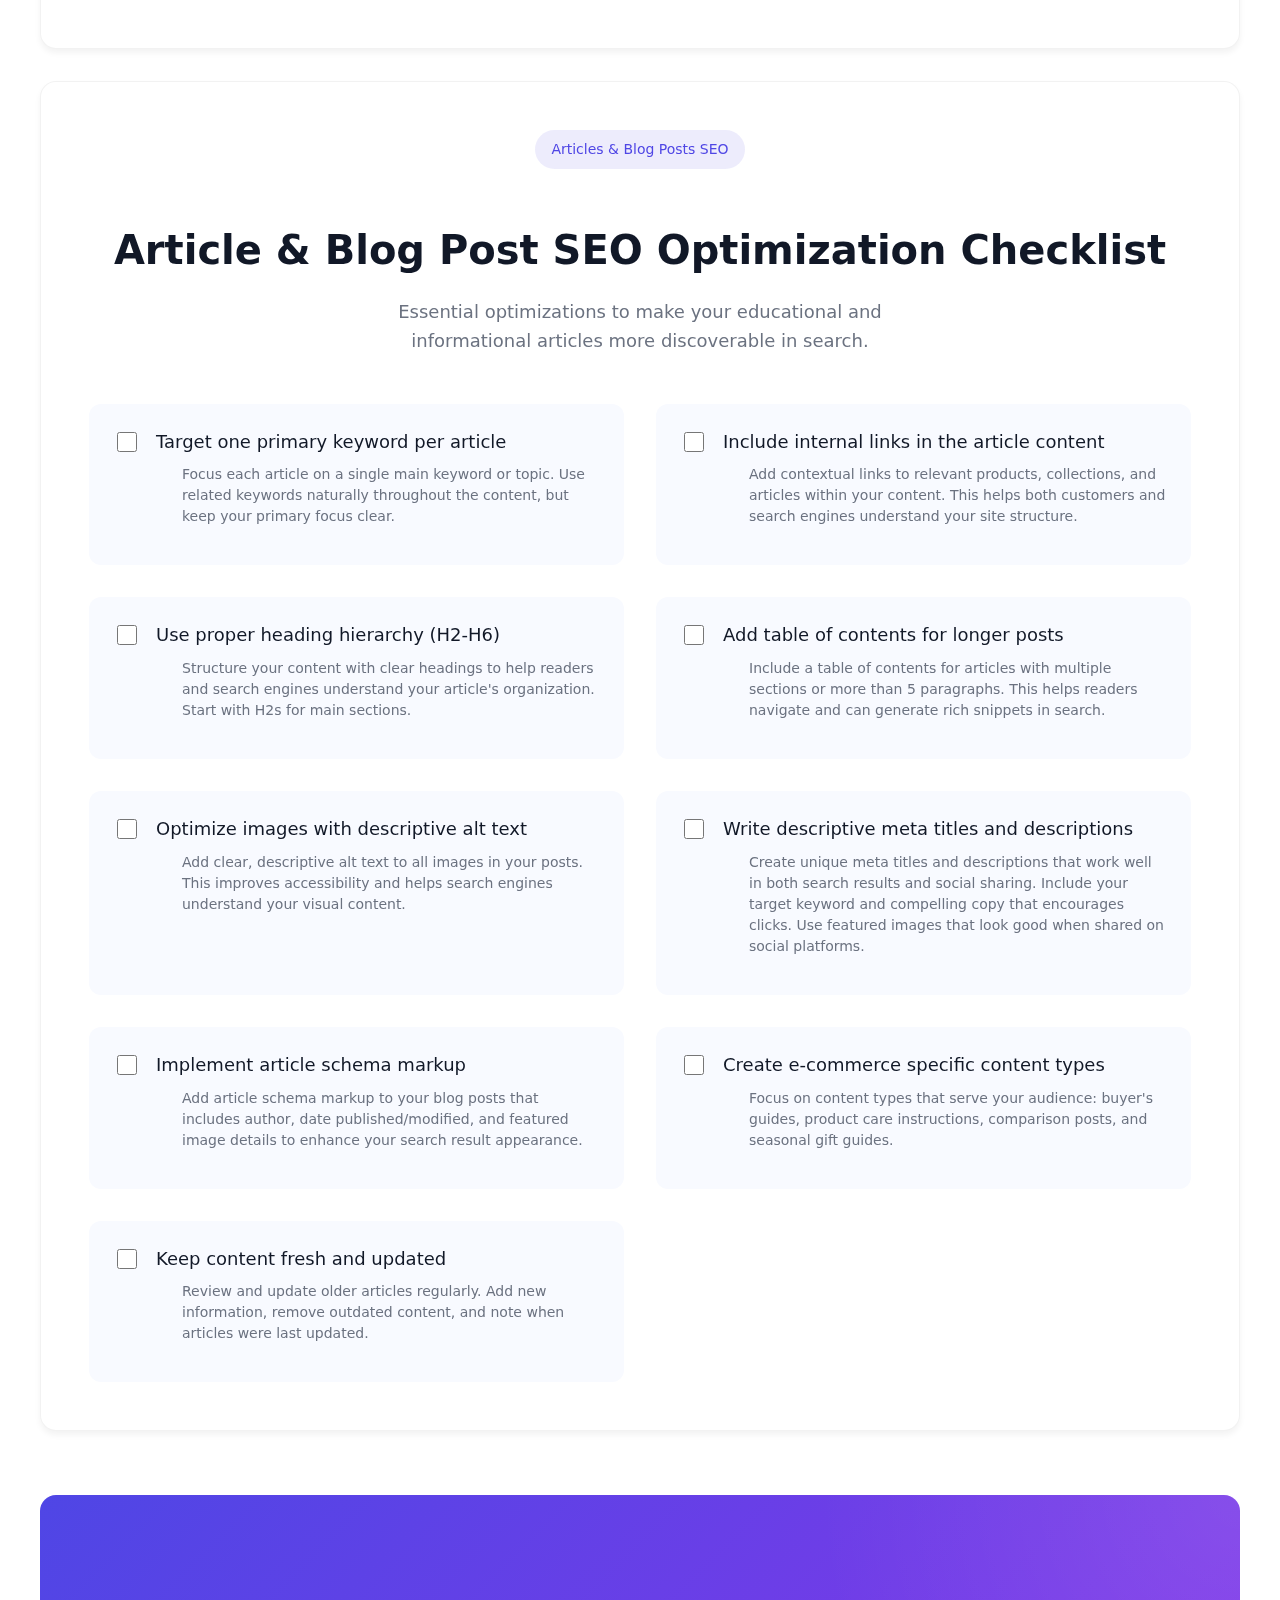
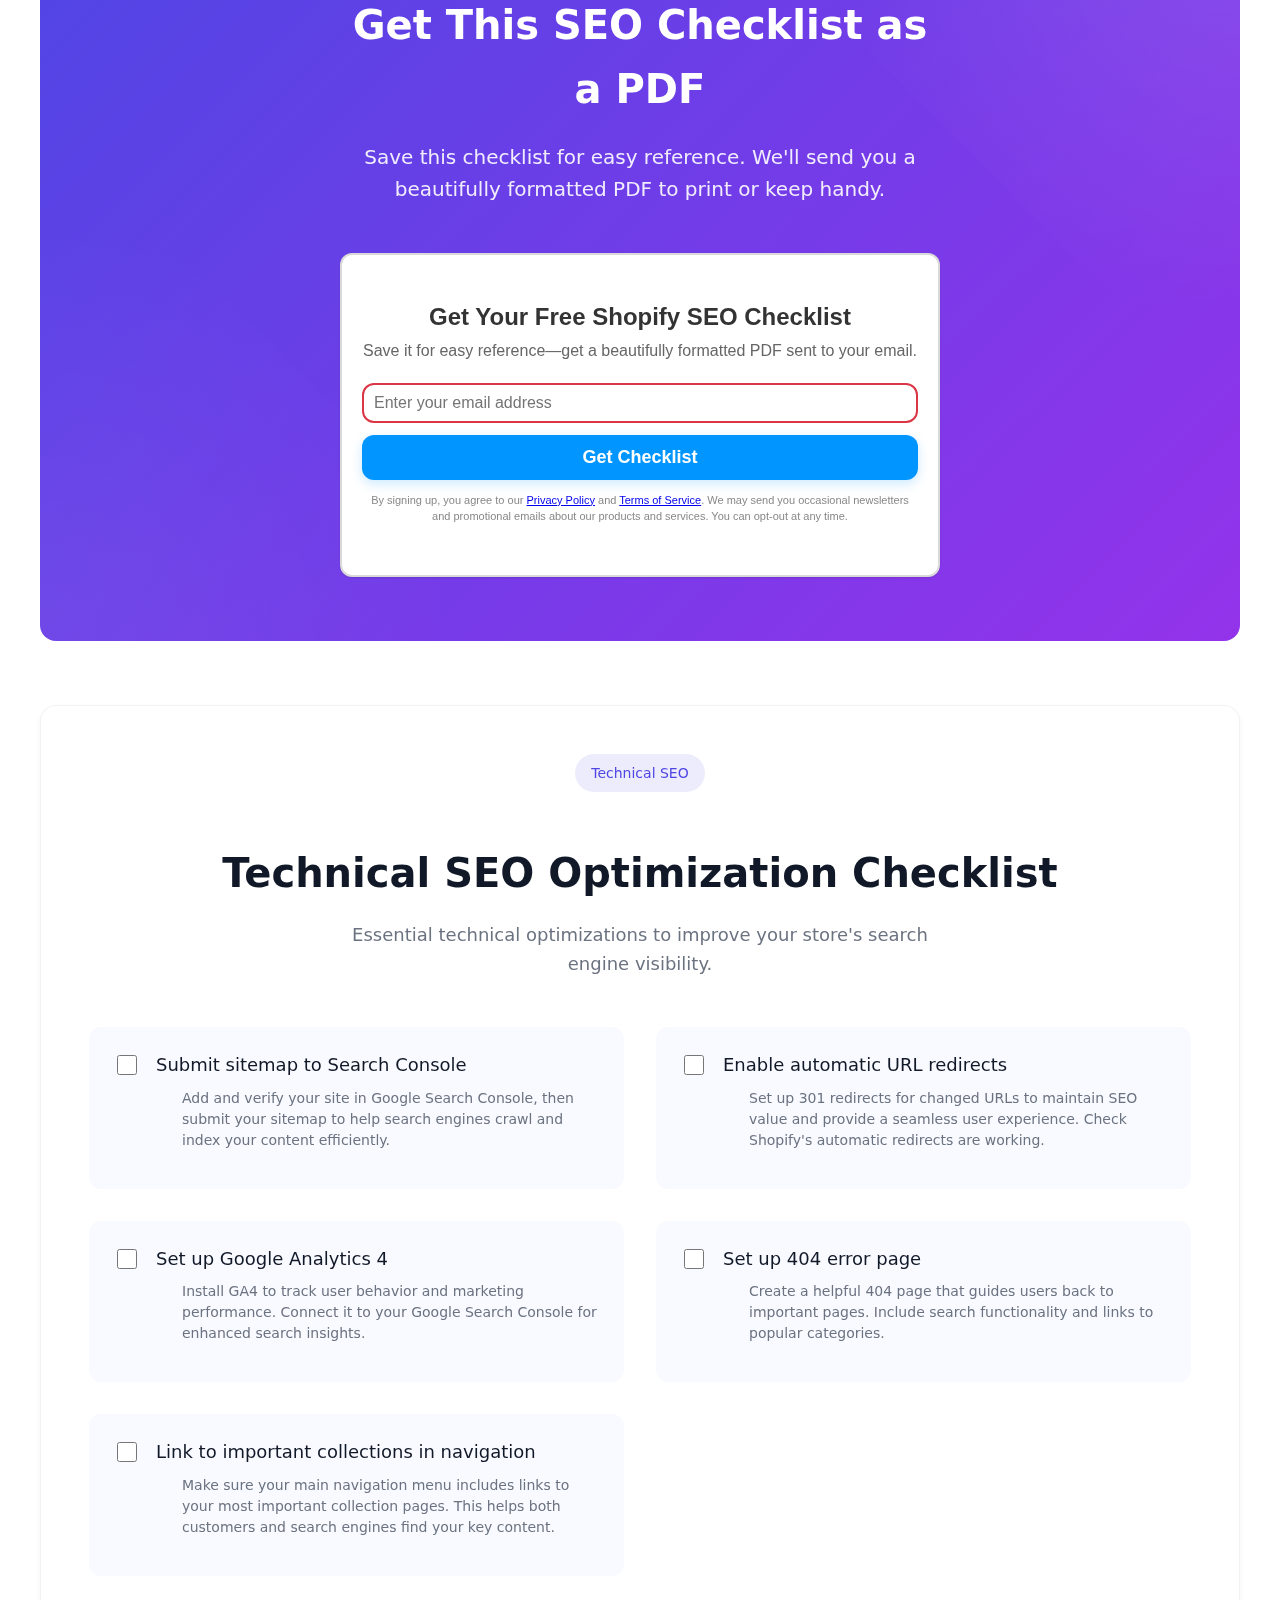
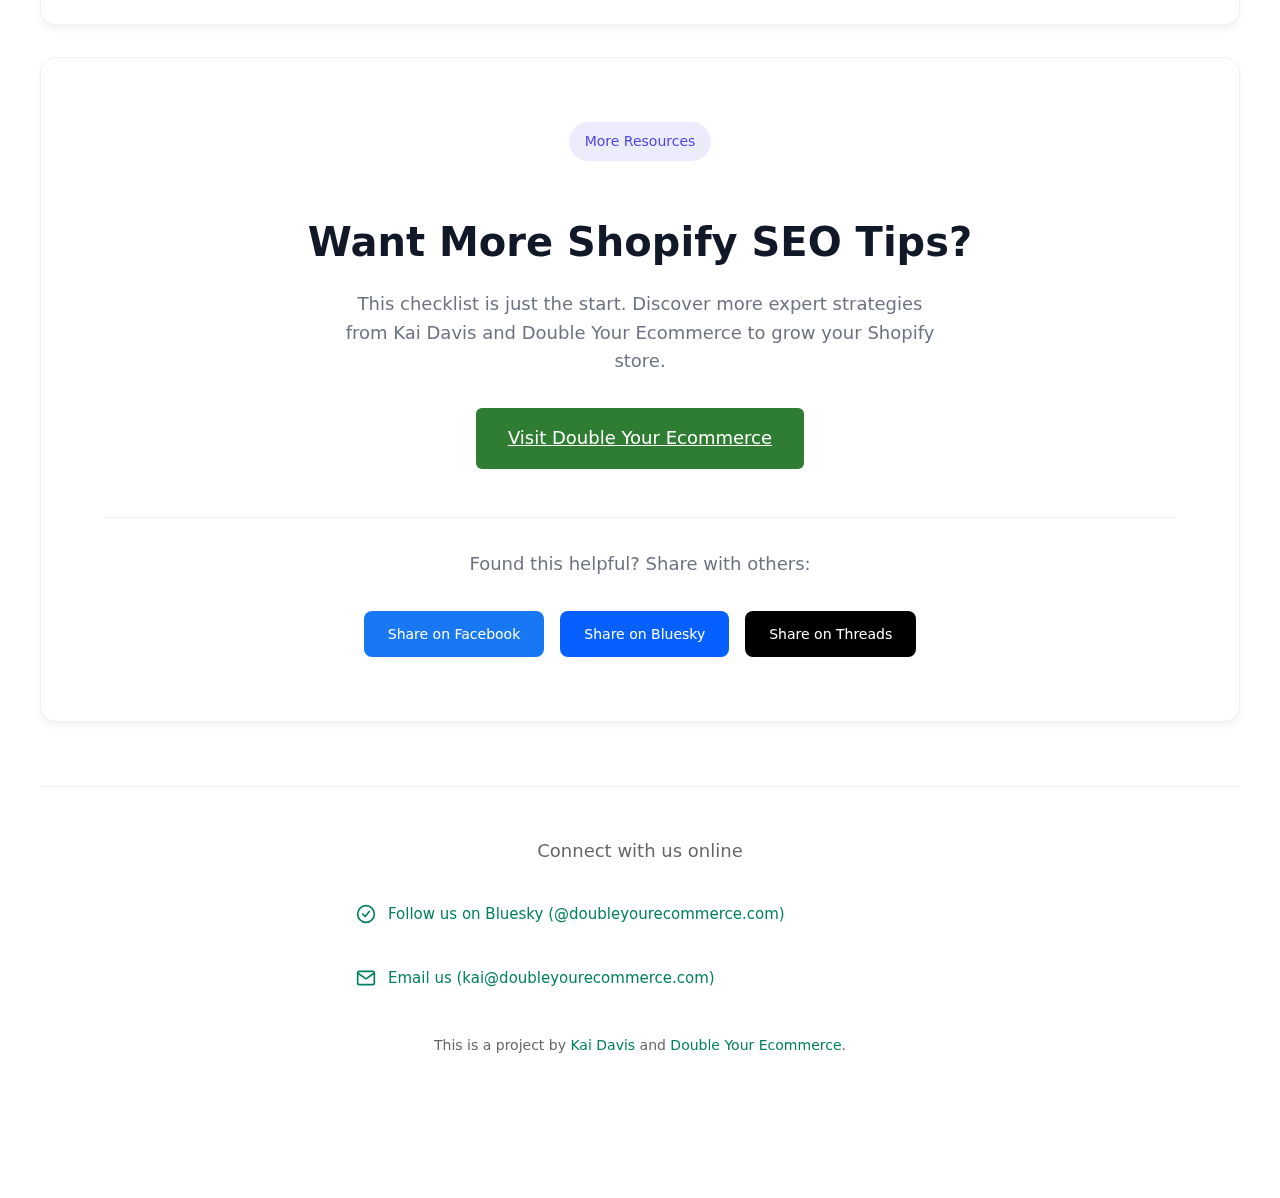
==== commit f2c64d67: "Update index.html" ====
--- a/index.html
+++ b/index.html
@@ -42,7 +42,7 @@
             <div class="hero-text">
                 <span class="badge">Shopify SEO Checklist</span>
                 <h1>Grow SEO Traffic and Revenue for Your Shopify Store</h1>
-                <p class="hero-subtitle">Follow this checklist to boost your Shopify SEO, improve your rankings, and improve your store's visibility. <br><br>Looking for help with your Shopify store's SEO? <a href="https://doubleyourecommerce.com" target="_blank" rel="noopener noreferrer">Reach out for a free consultation.</a></p>
+                <p class="hero-subtitle">Follow this 30+ item checklist to boost your Shopify store's SEO, improve your rankings, and grow your store's visibility. <br><br>Looking for help with your Shopify store's SEO? <a href="https://doubleyourecommerce.com" target="_blank" rel="noopener noreferrer">Reach out for a free consultation.</a></p>
                 <div class="hero-cta">
                     <button class="primary-button" onclick="document.getElementById('pdf-download').scrollIntoView({behavior: 'smooth'})">Download PDF Checklist</button>
                     <button class="primary-button outline" onclick="document.getElementById('checklist-start').scrollIntoView({behavior: 'smooth'})">Read SEO Tips</button>
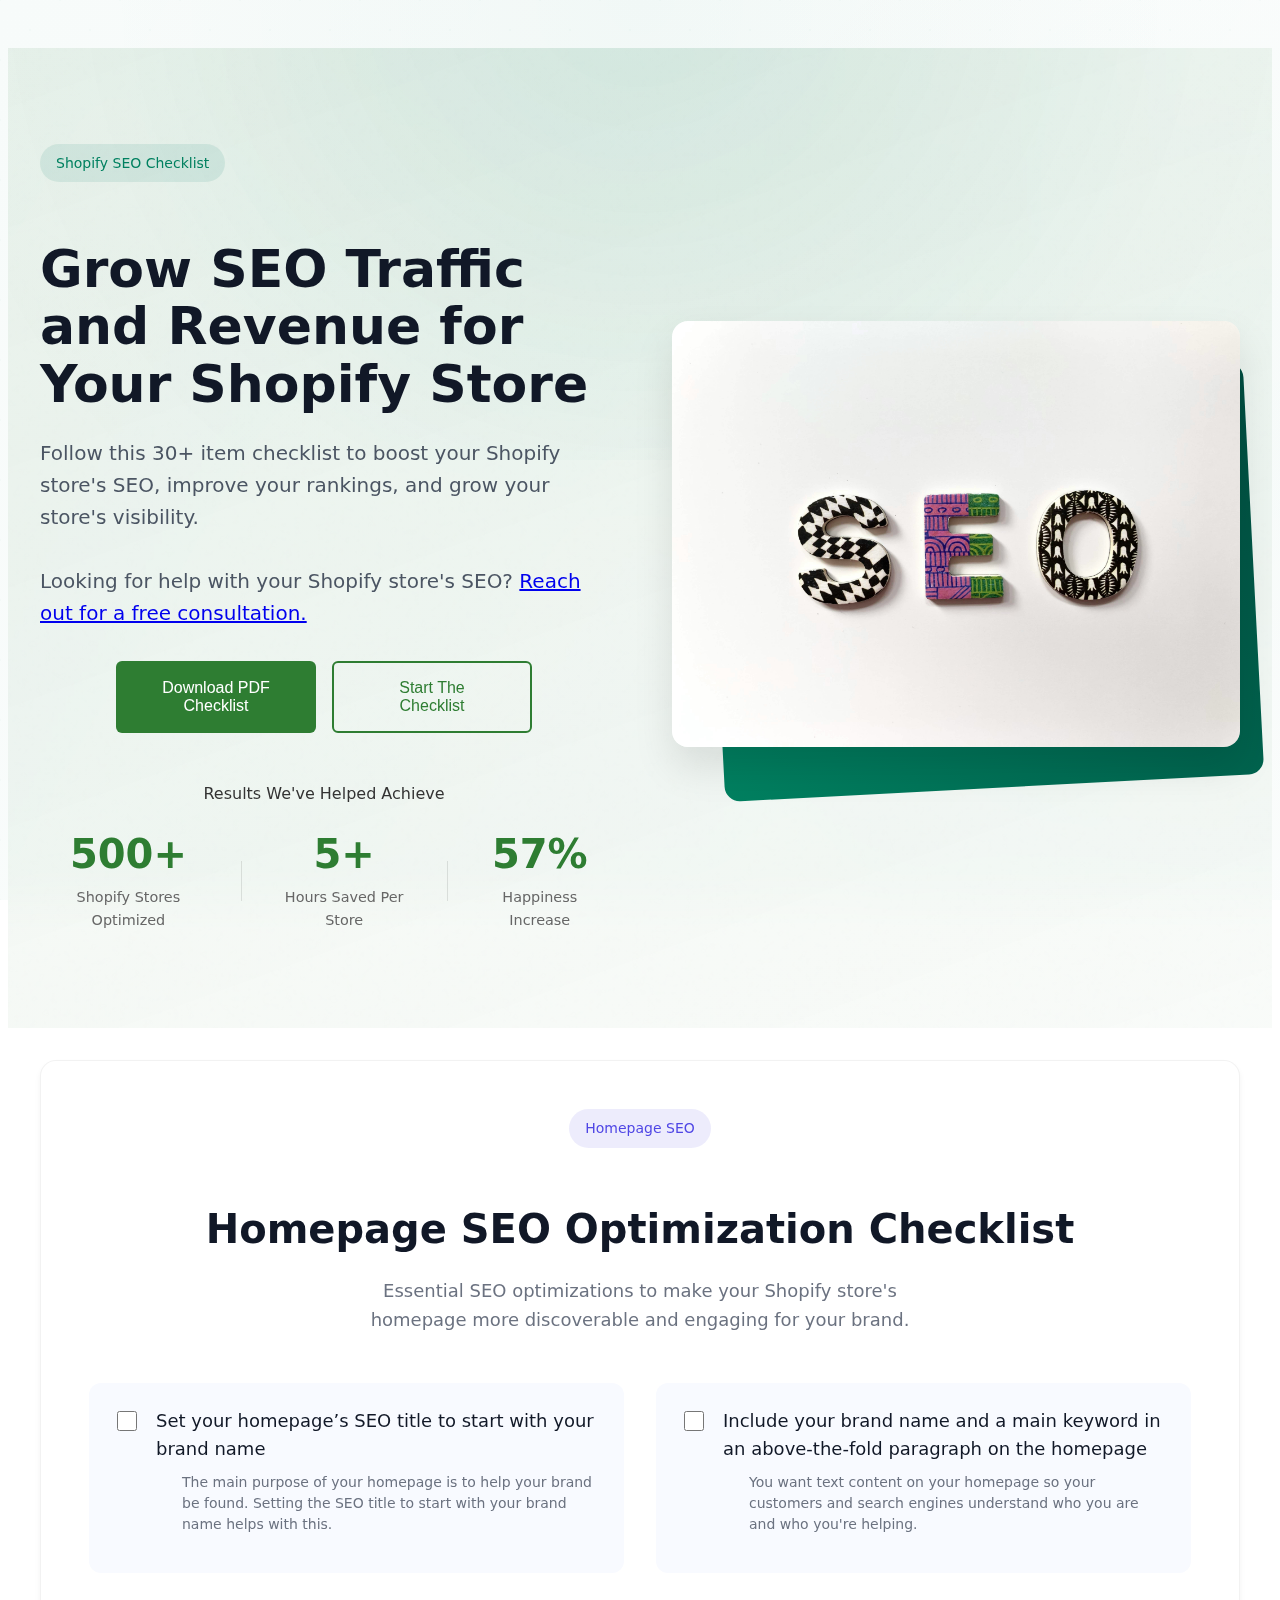
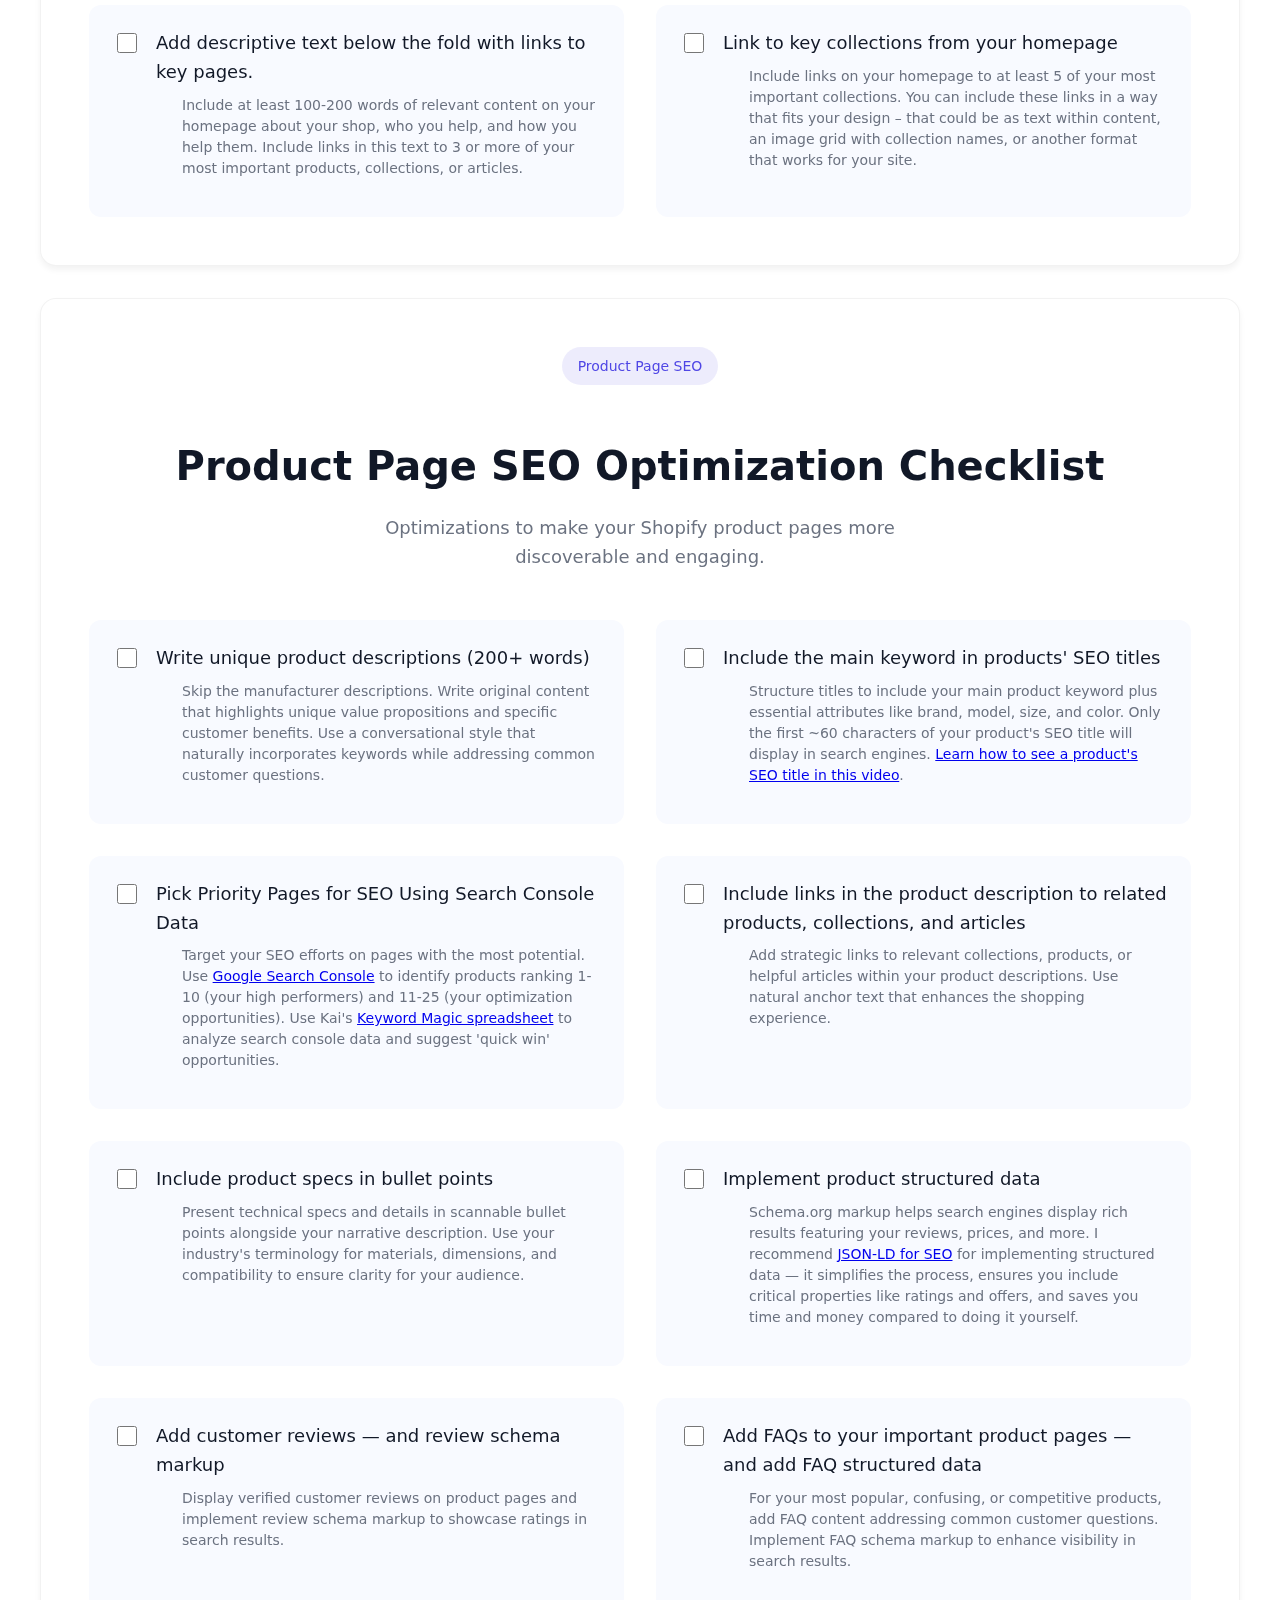
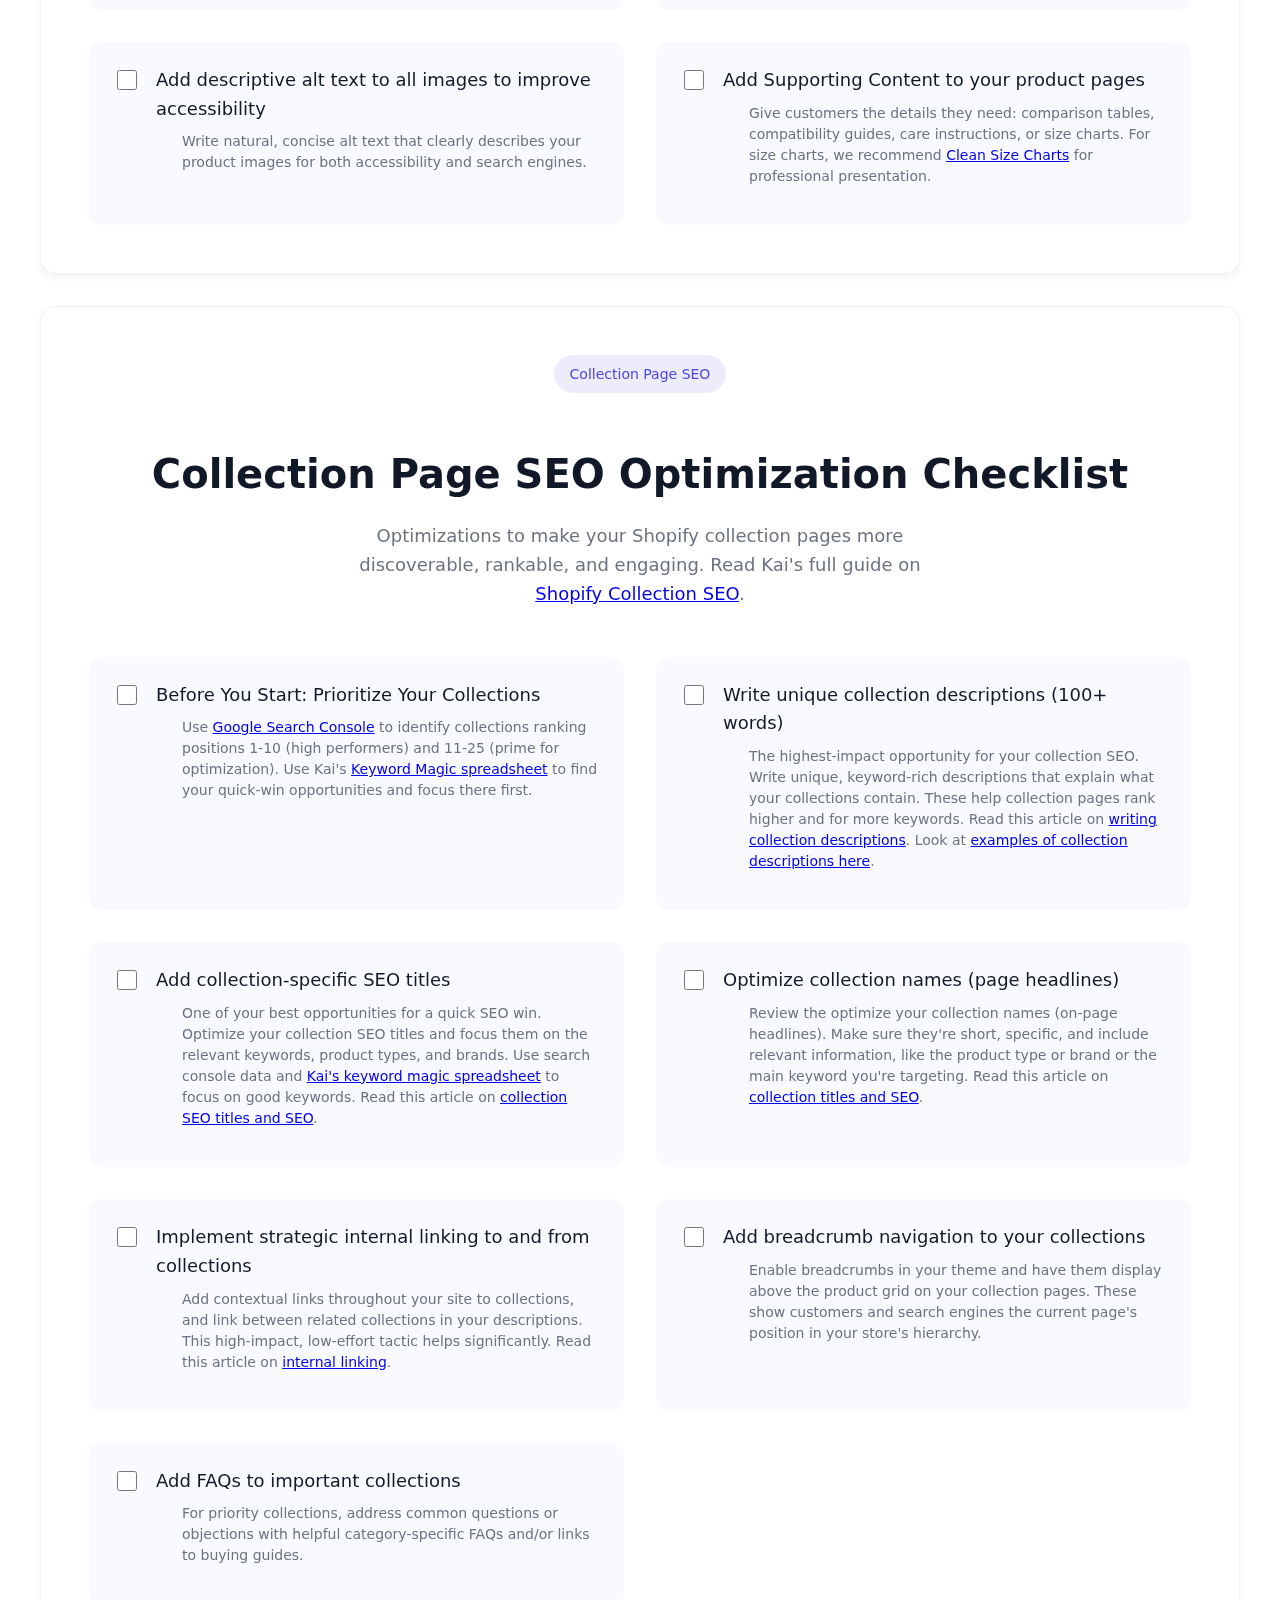
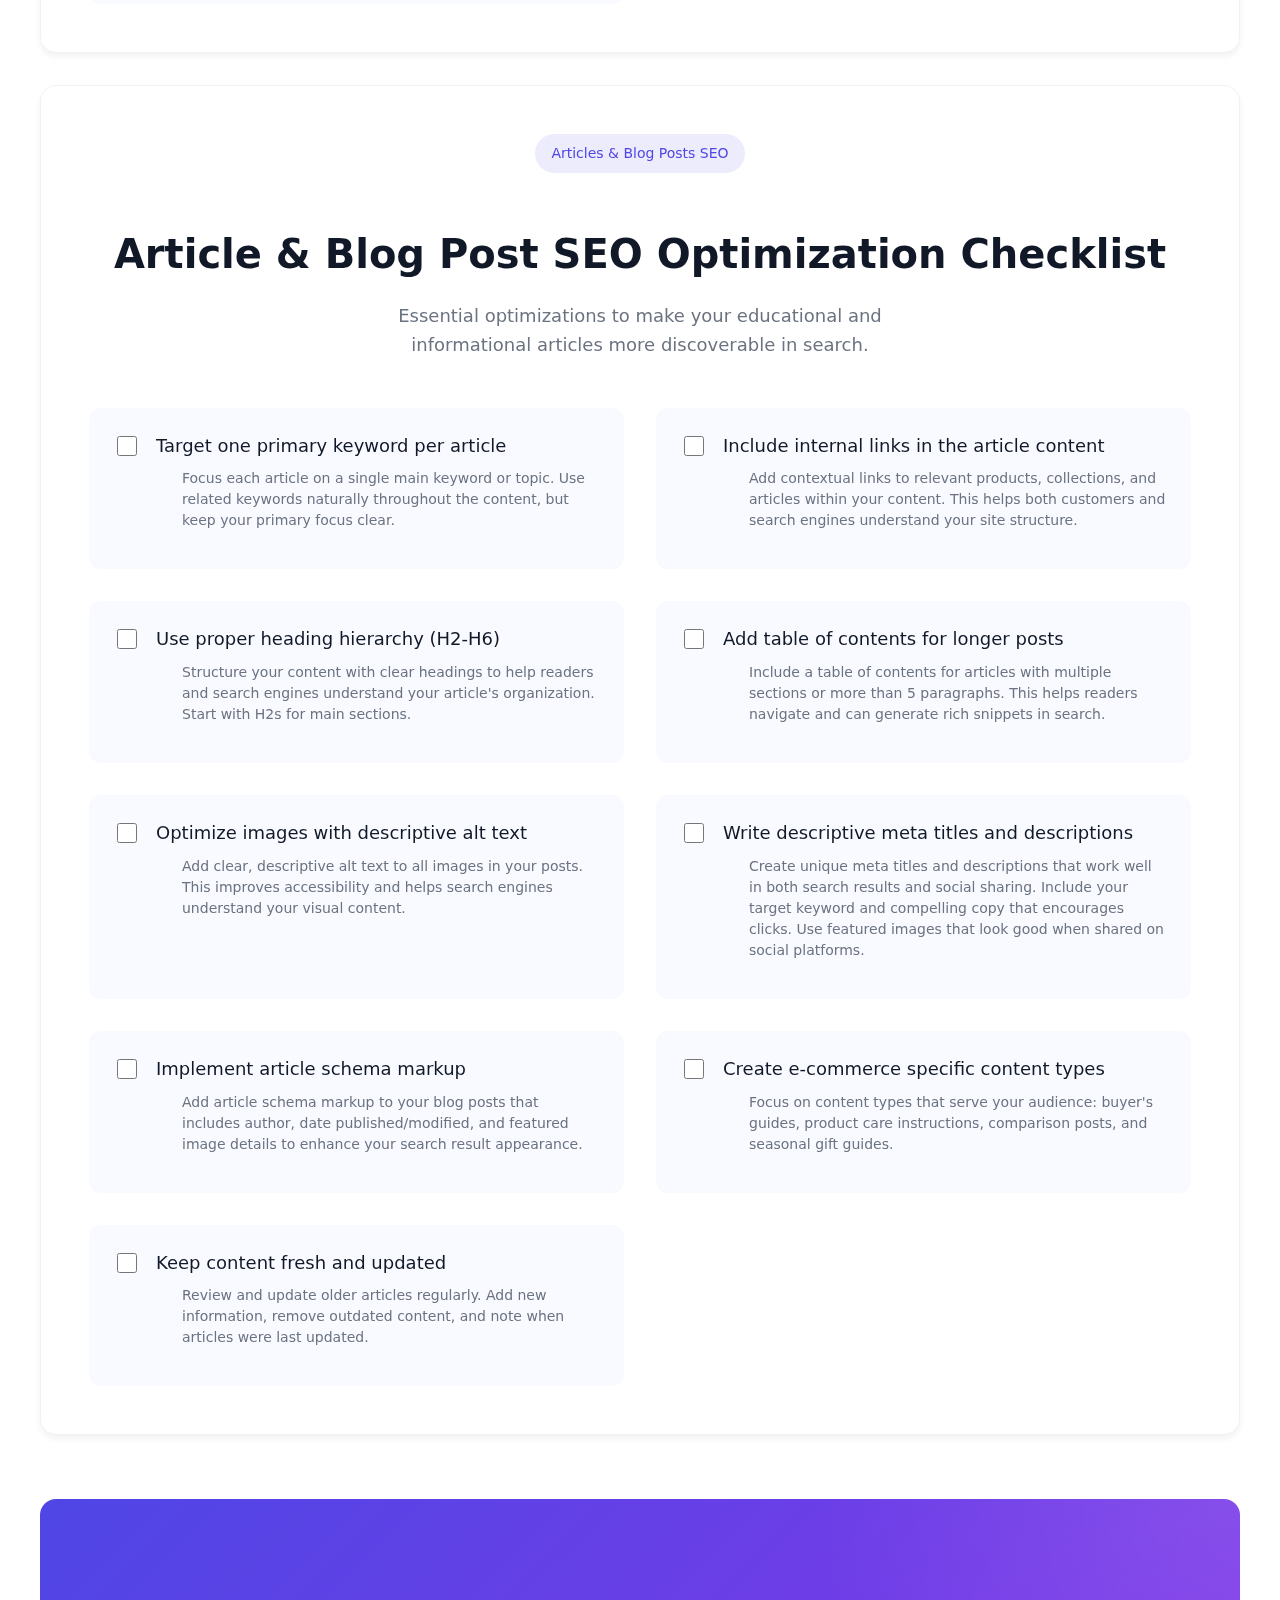
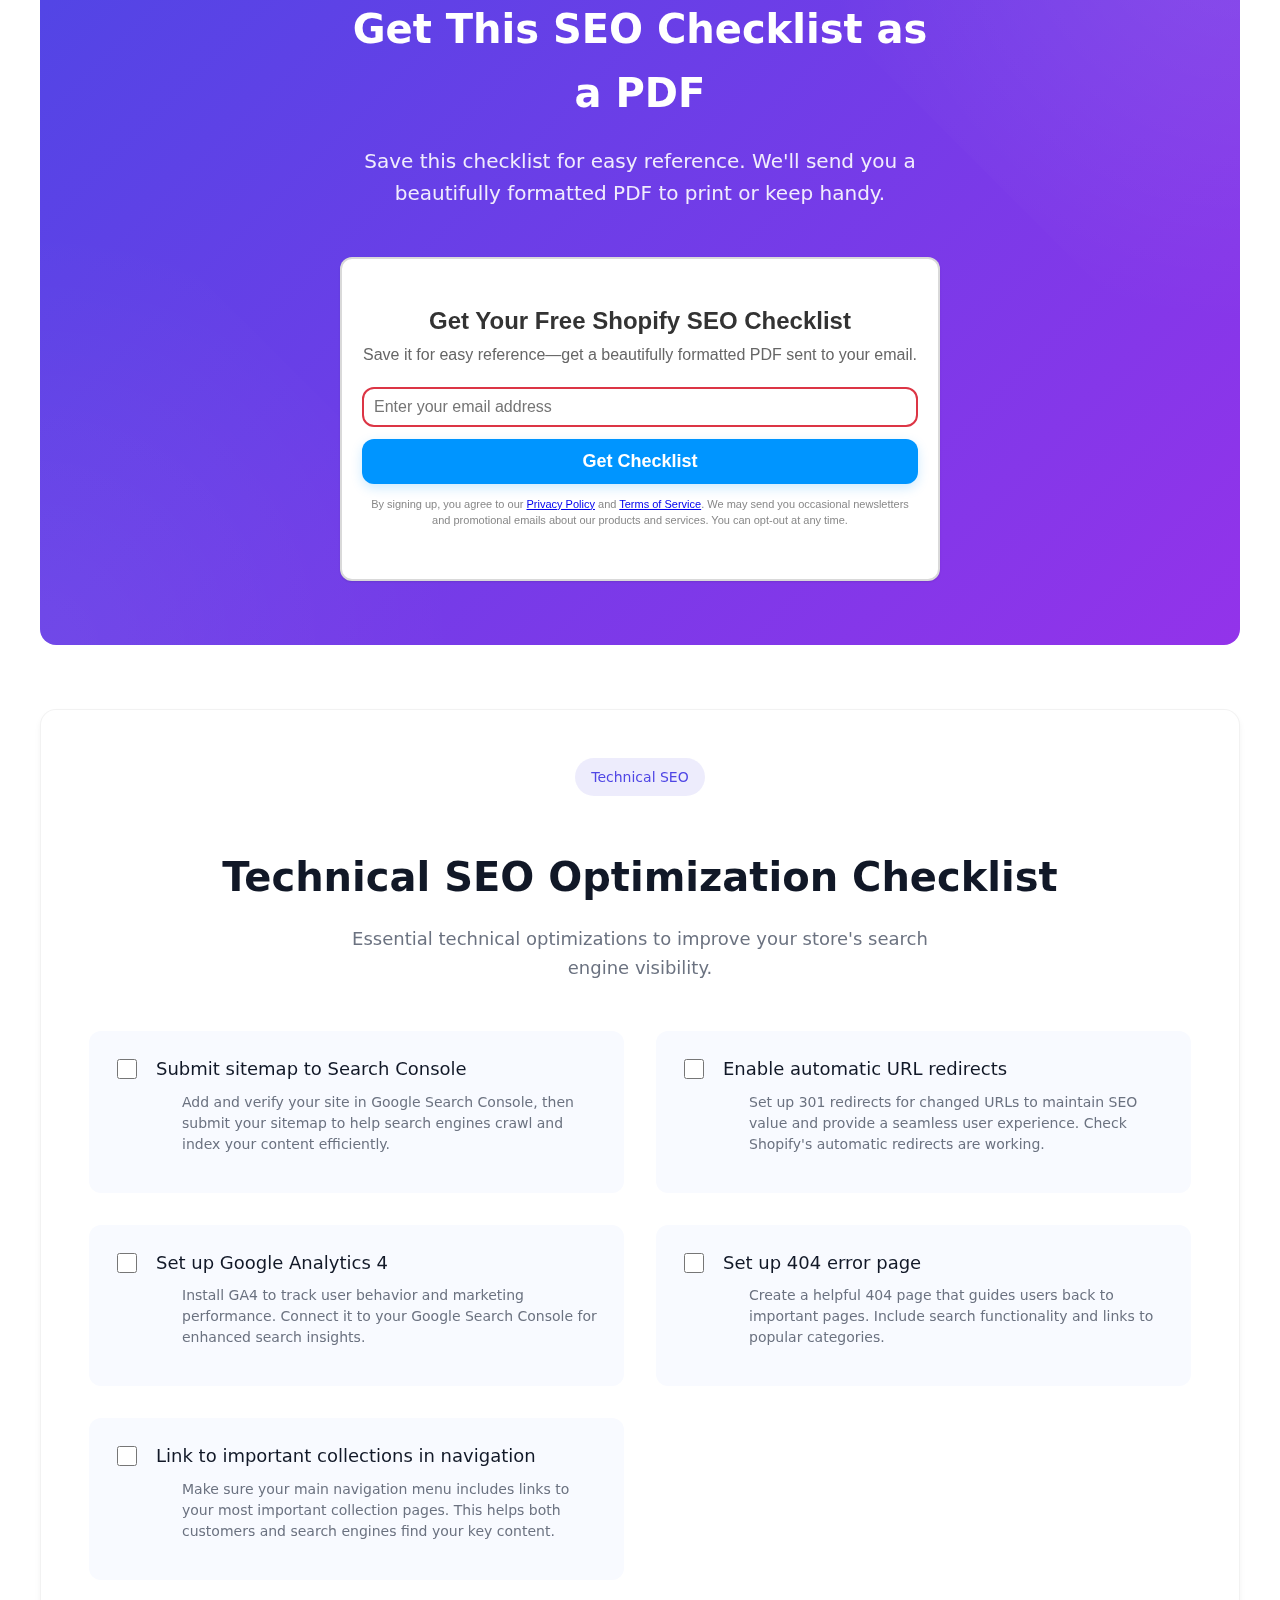
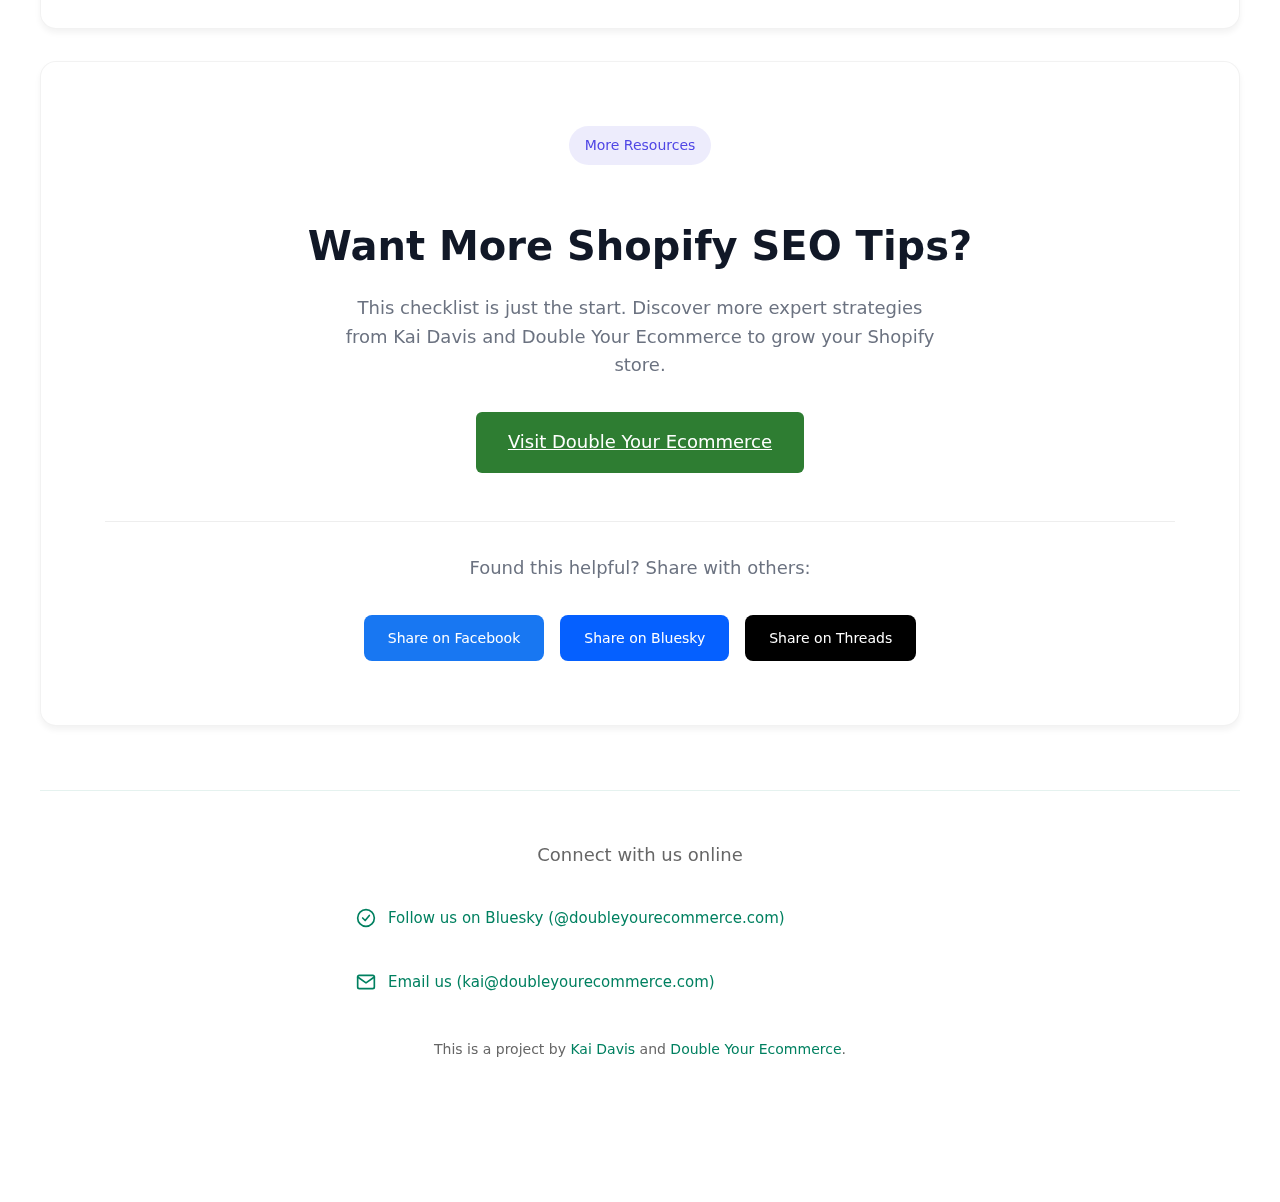
==== commit c868451e: "Update index.html" ====
--- a/index.html
+++ b/index.html
@@ -45,7 +45,7 @@
                 <p class="hero-subtitle">Follow this 30+ item checklist to boost your Shopify store's SEO, improve your rankings, and grow your store's visibility. <br><br>Looking for help with your Shopify store's SEO? <a href="https://doubleyourecommerce.com" target="_blank" rel="noopener noreferrer">Reach out for a free consultation.</a></p>
                 <div class="hero-cta">
                     <button class="primary-button" onclick="document.getElementById('pdf-download').scrollIntoView({behavior: 'smooth'})">Download PDF Checklist</button>
-                    <button class="primary-button outline" onclick="document.getElementById('checklist-start').scrollIntoView({behavior: 'smooth'})">Read SEO Tips</button>
+                    <button class="primary-button outline" onclick="document.getElementById('checklist-start').scrollIntoView({behavior: 'smooth'})">Start The Checklist</button>
                 </div>
                 <div class="social-proof">
                     <p class="proof-header">Results We've Helped Achieve</p>
